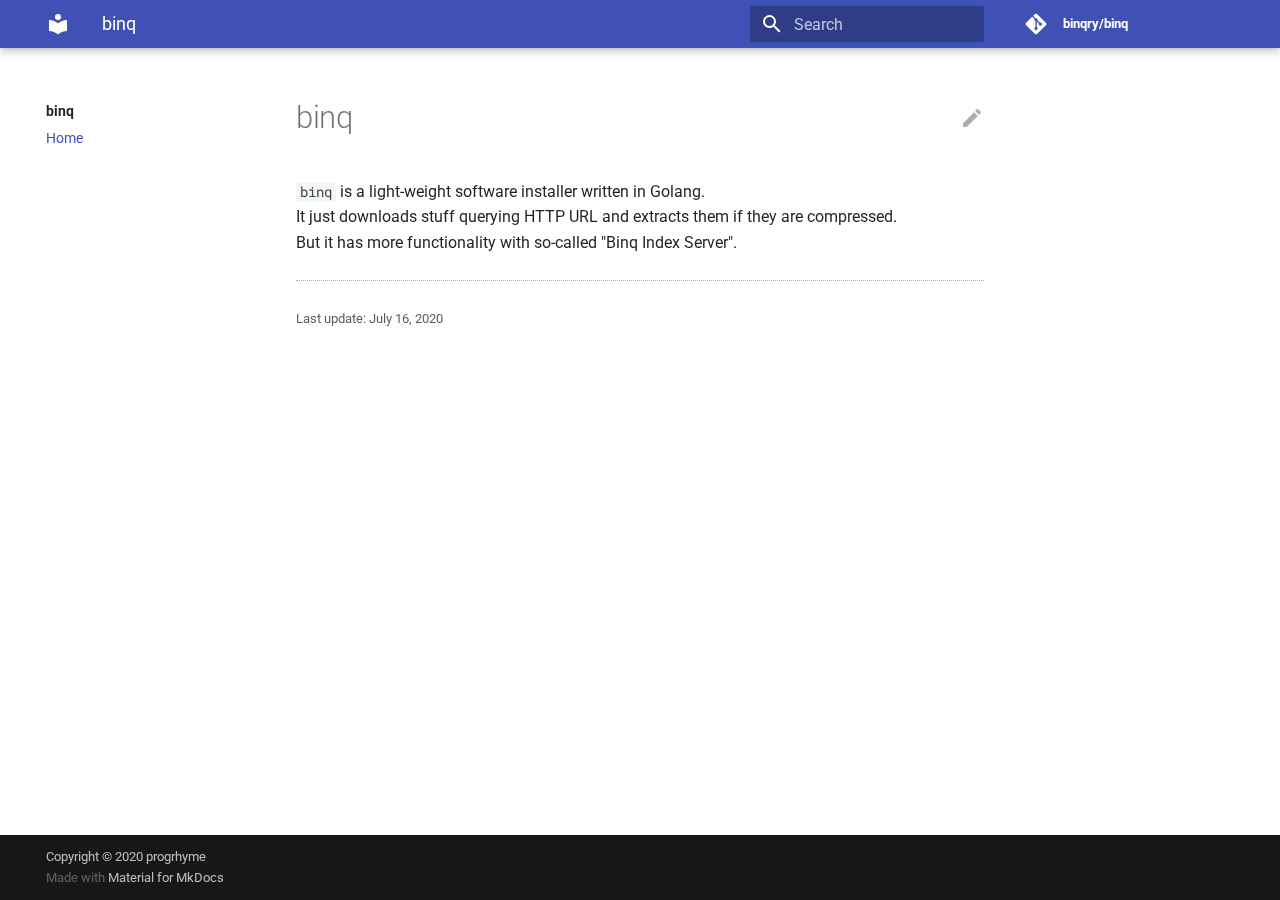
==== index.html @ 7fe6fc4f "deploy: bf6132116981be5770691966fc3a72f5f050c326" ====
<!doctype html>
<html lang="en" class="no-js">
  <head>
    
      <meta charset="utf-8">
      <meta name="viewport" content="width=device-width,initial-scale=1">
      
        <meta name="description" content=""binq" is a light-weight software installer written in Golang.">
      
      
        <link rel="canonical" href="https://binqry.github.io/">
      
      
        <meta name="author" content="progrhyme">
      
      <link rel="shortcut icon" href="assets/images/favicon.png">
      <meta name="generator" content="mkdocs-1.1.2, mkdocs-material-5.4.0">
    
    
      
        <title>binq</title>
      
    
    
      <link rel="stylesheet" href="assets/stylesheets/main.fe0cca5b.min.css">
      
        <link rel="stylesheet" href="assets/stylesheets/palette.a46bcfb3.min.css">
      
      
        
        
        <meta name="theme-color" content="#3f51b5">
      
    
    
    
      
        <link href="https://fonts.gstatic.com" rel="preconnect" crossorigin>
        <link rel="stylesheet" href="https://fonts.googleapis.com/css?family=Roboto:300,400,400i,700%7CRoboto+Mono&display=fallback">
        <style>body,input{font-family:"Roboto",-apple-system,BlinkMacSystemFont,Helvetica,Arial,sans-serif}code,kbd,pre{font-family:"Roboto Mono",SFMono-Regular,Consolas,Menlo,monospace}</style>
      
    
    
    
    
      
    
    
  </head>
  
  
    
    
    
    <body dir="ltr" data-md-color-scheme="default" data-md-color-primary="indigo" data-md-color-accent="red">
  
    
    <input class="md-toggle" data-md-toggle="drawer" type="checkbox" id="__drawer" autocomplete="off">
    <input class="md-toggle" data-md-toggle="search" type="checkbox" id="__search" autocomplete="off">
    <label class="md-overlay" for="__drawer"></label>
    <div data-md-component="skip">
      
        
        <a href="#binq" class="md-skip">
          Skip to content
        </a>
      
    </div>
    <div data-md-component="announce">
      
    </div>
    
      <header class="md-header" data-md-component="header">
  <nav class="md-header-nav md-grid" aria-label="Header">
    <a href="https://binqry.github.io/" title="binq" class="md-header-nav__button md-logo" aria-label="binq">
      
  
  <svg xmlns="http://www.w3.org/2000/svg" viewBox="0 0 24 24"><path d="M12 8a3 3 0 003-3 3 3 0 00-3-3 3 3 0 00-3 3 3 3 0 003 3m0 3.54C9.64 9.35 6.5 8 3 8v11c3.5 0 6.64 1.35 9 3.54 2.36-2.19 5.5-3.54 9-3.54V8c-3.5 0-6.64 1.35-9 3.54z"/></svg>

    </a>
    <label class="md-header-nav__button md-icon" for="__drawer">
      <svg xmlns="http://www.w3.org/2000/svg" viewBox="0 0 24 24"><path d="M3 6h18v2H3V6m0 5h18v2H3v-2m0 5h18v2H3v-2z"/></svg>
    </label>
    <div class="md-header-nav__title" data-md-component="header-title">
      
        <div class="md-header-nav__ellipsis">
          <span class="md-header-nav__topic md-ellipsis">
            binq
          </span>
          <span class="md-header-nav__topic md-ellipsis">
            
              Home
            
          </span>
        </div>
      
    </div>
    
      <label class="md-header-nav__button md-icon" for="__search">
        <svg xmlns="http://www.w3.org/2000/svg" viewBox="0 0 24 24"><path d="M9.5 3A6.5 6.5 0 0116 9.5c0 1.61-.59 3.09-1.56 4.23l.27.27h.79l5 5-1.5 1.5-5-5v-.79l-.27-.27A6.516 6.516 0 019.5 16 6.5 6.5 0 013 9.5 6.5 6.5 0 019.5 3m0 2C7 5 5 7 5 9.5S7 14 9.5 14 14 12 14 9.5 12 5 9.5 5z"/></svg>
      </label>
      
<div class="md-search" data-md-component="search" role="dialog">
  <label class="md-search__overlay" for="__search"></label>
  <div class="md-search__inner" role="search">
    <form class="md-search__form" name="search">
      <input type="text" class="md-search__input" name="query" aria-label="Search" placeholder="Search" autocapitalize="off" autocorrect="off" autocomplete="off" spellcheck="false" data-md-component="search-query" data-md-state="active">
      <label class="md-search__icon md-icon" for="__search">
        <svg xmlns="http://www.w3.org/2000/svg" viewBox="0 0 24 24"><path d="M9.5 3A6.5 6.5 0 0116 9.5c0 1.61-.59 3.09-1.56 4.23l.27.27h.79l5 5-1.5 1.5-5-5v-.79l-.27-.27A6.516 6.516 0 019.5 16 6.5 6.5 0 013 9.5 6.5 6.5 0 019.5 3m0 2C7 5 5 7 5 9.5S7 14 9.5 14 14 12 14 9.5 12 5 9.5 5z"/></svg>
        <svg xmlns="http://www.w3.org/2000/svg" viewBox="0 0 24 24"><path d="M20 11v2H8l5.5 5.5-1.42 1.42L4.16 12l7.92-7.92L13.5 5.5 8 11h12z"/></svg>
      </label>
      <button type="reset" class="md-search__icon md-icon" aria-label="Clear" data-md-component="search-reset" tabindex="-1">
        <svg xmlns="http://www.w3.org/2000/svg" viewBox="0 0 24 24"><path d="M19 6.41L17.59 5 12 10.59 6.41 5 5 6.41 10.59 12 5 17.59 6.41 19 12 13.41 17.59 19 19 17.59 13.41 12 19 6.41z"/></svg>
      </button>
    </form>
    <div class="md-search__output">
      <div class="md-search__scrollwrap" data-md-scrollfix>
        <div class="md-search-result" data-md-component="search-result">
          <div class="md-search-result__meta">
            Initializing search
          </div>
          <ol class="md-search-result__list"></ol>
        </div>
      </div>
    </div>
  </div>
</div>
    
    
      <div class="md-header-nav__source">
        
<a href="https://github.com/binqry/binq/" title="Go to repository" class="md-source">
  <div class="md-source__icon md-icon">
    
    <svg xmlns="http://www.w3.org/2000/svg" viewBox="0 0 448 512"><path d="M439.55 236.05L244 40.45a28.87 28.87 0 00-40.81 0l-40.66 40.63 51.52 51.52c27.06-9.14 52.68 16.77 43.39 43.68l49.66 49.66c34.23-11.8 61.18 31 35.47 56.69-26.49 26.49-70.21-2.87-56-37.34L240.22 199v121.85c25.3 12.54 22.26 41.85 9.08 55a34.34 34.34 0 01-48.55 0c-17.57-17.6-11.07-46.91 11.25-56v-123c-20.8-8.51-24.6-30.74-18.64-45L142.57 101 8.45 235.14a28.86 28.86 0 000 40.81l195.61 195.6a28.86 28.86 0 0040.8 0l194.69-194.69a28.86 28.86 0 000-40.81z"/></svg>
  </div>
  <div class="md-source__repository">
    binqry/binq
  </div>
</a>
      </div>
    
  </nav>
</header>
    
    <div class="md-container" data-md-component="container">
      
        
      
      
        
      
      <main class="md-main" data-md-component="main">
        <div class="md-main__inner md-grid">
          
            
              <div class="md-sidebar md-sidebar--primary" data-md-component="navigation">
                <div class="md-sidebar__scrollwrap">
                  <div class="md-sidebar__inner">
                    <nav class="md-nav md-nav--primary" aria-label="Navigation" data-md-level="0">
  <label class="md-nav__title" for="__drawer">
    <a href="https://binqry.github.io/" title="binq" class="md-nav__button md-logo" aria-label="binq">
      
  
  <svg xmlns="http://www.w3.org/2000/svg" viewBox="0 0 24 24"><path d="M12 8a3 3 0 003-3 3 3 0 00-3-3 3 3 0 00-3 3 3 3 0 003 3m0 3.54C9.64 9.35 6.5 8 3 8v11c3.5 0 6.64 1.35 9 3.54 2.36-2.19 5.5-3.54 9-3.54V8c-3.5 0-6.64 1.35-9 3.54z"/></svg>

    </a>
    binq
  </label>
  
    <div class="md-nav__source">
      
<a href="https://github.com/binqry/binq/" title="Go to repository" class="md-source">
  <div class="md-source__icon md-icon">
    
    <svg xmlns="http://www.w3.org/2000/svg" viewBox="0 0 448 512"><path d="M439.55 236.05L244 40.45a28.87 28.87 0 00-40.81 0l-40.66 40.63 51.52 51.52c27.06-9.14 52.68 16.77 43.39 43.68l49.66 49.66c34.23-11.8 61.18 31 35.47 56.69-26.49 26.49-70.21-2.87-56-37.34L240.22 199v121.85c25.3 12.54 22.26 41.85 9.08 55a34.34 34.34 0 01-48.55 0c-17.57-17.6-11.07-46.91 11.25-56v-123c-20.8-8.51-24.6-30.74-18.64-45L142.57 101 8.45 235.14a28.86 28.86 0 000 40.81l195.61 195.6a28.86 28.86 0 0040.8 0l194.69-194.69a28.86 28.86 0 000-40.81z"/></svg>
  </div>
  <div class="md-source__repository">
    binqry/binq
  </div>
</a>
    </div>
  
  <ul class="md-nav__list" data-md-scrollfix>
    
      
      
      

  


  <li class="md-nav__item md-nav__item--active">
    
    <input class="md-nav__toggle md-toggle" data-md-toggle="toc" type="checkbox" id="__toc">
    
      
    
    
    <a href="." title="Home" class="md-nav__link md-nav__link--active">
      Home
    </a>
    
  </li>

    
  </ul>
</nav>
                  </div>
                </div>
              </div>
            
            
              <div class="md-sidebar md-sidebar--secondary" data-md-component="toc">
                <div class="md-sidebar__scrollwrap">
                  <div class="md-sidebar__inner">
                    
<nav class="md-nav md-nav--secondary" aria-label="Table of contents">
  
  
    
  
  
</nav>
                  </div>
                </div>
              </div>
            
          
          <div class="md-content">
            <article class="md-content__inner md-typeset">
              
                
                  <a href="https://github.com/binqry/binqry.github.io/edit/source/docs/index.md" title="Edit this page" class="md-content__button md-icon">
                    <svg xmlns="http://www.w3.org/2000/svg" viewBox="0 0 24 24"><path d="M20.71 7.04c.39-.39.39-1.04 0-1.41l-2.34-2.34c-.37-.39-1.02-.39-1.41 0l-1.84 1.83 3.75 3.75M3 17.25V21h3.75L17.81 9.93l-3.75-3.75L3 17.25z"/></svg>
                  </a>
                
                
                  
                
                
                <h1 id="binq">binq</h1>
<p><code>binq</code> is a light-weight software installer written in Golang.<br />
It just downloads stuff querying HTTP URL and extracts them if they are compressed.<br />
But it has more functionality with so-called "Binq Index Server".</p>
                
                  
                    

<hr>
<div class="md-source-date">
  <small>
    
      Last update: <span class="git-revision-date-localized-plugin git-revision-date-localized-plugin-date">July 16, 2020</span>
    
  </small>
</div>
                  
                
              
              
                


              
            </article>
          </div>
        </div>
      </main>
      
        
<footer class="md-footer">
  
  <div class="md-footer-meta md-typeset">
    <div class="md-footer-meta__inner md-grid">
      <div class="md-footer-copyright">
        
          <div class="md-footer-copyright__highlight">
            Copyright &copy; 2020 progrhyme
          </div>
        
        Made with
        <a href="https://squidfunk.github.io/mkdocs-material/" target="_blank" rel="noopener">
          Material for MkDocs
        </a>
      </div>
      
    </div>
  </div>
</footer>
      
    </div>
    
      <script src="assets/javascripts/vendor.d710d30a.min.js"></script>
      <script src="assets/javascripts/bundle.b39636ac.min.js"></script><script id="__lang" type="application/json">{"clipboard.copy": "Copy to clipboard", "clipboard.copied": "Copied to clipboard", "search.config.lang": "en", "search.config.pipeline": "trimmer, stopWordFilter", "search.config.separator": "[\\s\\-]+", "search.result.placeholder": "Type to start searching", "search.result.none": "No matching documents", "search.result.one": "1 matching document", "search.result.other": "# matching documents"}</script>
      
      <script>
        app = initialize({
          base: ".",
          features: [],
          search: Object.assign({
            worker: "assets/javascripts/worker/search.a68abb33.min.js"
          }, typeof search !== "undefined" && search)
        })
      </script>
      
    
  </body>
</html>
---- assets/stylesheets/main.fe0cca5b.min.css ----
html{box-sizing:border-box}*,*::before,*::after{box-sizing:inherit}html{-webkit-text-size-adjust:none;-moz-text-size-adjust:none;-ms-text-size-adjust:none;text-size-adjust:none}body{margin:0}hr{box-sizing:content-box;overflow:visible}a,button,label,input{-webkit-tap-highlight-color:transparent}a{color:inherit;text-decoration:none}small{font-size:80%}sub,sup{position:relative;font-size:80%;line-height:0;vertical-align:baseline}sub{bottom:-0.25em}sup{top:-0.5em}img{border-style:none}table{border-collapse:separate;border-spacing:0}td,th{font-weight:normal;vertical-align:top}button{margin:0;padding:0;font-size:inherit;background:transparent;border:0}input{border:0;outline:0}:root{--md-default-fg-color: hsla(0, 0%, 0%, 0.87);--md-default-fg-color--light: hsla(0, 0%, 0%, 0.54);--md-default-fg-color--lighter: hsla(0, 0%, 0%, 0.32);--md-default-fg-color--lightest: hsla(0, 0%, 0%, 0.07);--md-default-bg-color: hsla(0, 0%, 100%, 1);--md-default-bg-color--light: hsla(0, 0%, 100%, 0.7);--md-default-bg-color--lighter: hsla(0, 0%, 100%, 0.3);--md-default-bg-color--lightest: hsla(0, 0%, 100%, 0.12);--md-primary-fg-color: hsla(231, 48%, 48%, 1);--md-primary-fg-color--light: hsla(230, 44%, 64%, 1);--md-primary-fg-color--dark: hsla(232, 54%, 41%, 1);--md-primary-bg-color: hsla(0, 0%, 100%, 1);--md-primary-bg-color--light: hsla(0, 0%, 100%, 0.7);--md-accent-fg-color: hsla(231, 99%, 66%, 1);--md-accent-fg-color--transparent: hsla(231, 99%, 66%, 0.1);--md-accent-bg-color: hsla(0, 0%, 100%, 1);--md-accent-bg-color--light: hsla(0, 0%, 100%, 0.7)}:root>*{--md-code-bg-color: hsla(0, 0%, 96%, 1);--md-code-fg-color: hsla(200, 18%, 26%, 1);--md-text-color: var(--md-default-fg-color);--md-text-link-color: var(--md-primary-fg-color);--md-admonition-bg-color: var(--md-default-bg-color);--md-admonition-fg-color: var(--md-default-fg-color);--md-footer-bg-color: hsla(0, 0%, 0%, 0.87);--md-footer-bg-color--dark: hsla(0, 0%, 0%, 0.32);--md-footer-fg-color: hsla(0, 0%, 100%, 1);--md-footer-fg-color--light: hsla(0, 0%, 100%, 0.7);--md-footer-fg-color--lighter: hsla(0, 0%, 100%, 0.3)}.md-icon svg{display:block;width:1.2rem;height:1.2rem;margin:0 auto;fill:currentColor}body{-webkit-font-smoothing:antialiased;-moz-osx-font-smoothing:grayscale}body,input{color:var(--md-text-color);font-feature-settings:"kern","liga";font-family:-apple-system,BlinkMacSystemFont,Helvetica,Arial,sans-serif}code,pre,kbd{color:var(--md-text-color);font-feature-settings:"kern";font-family:SFMono-Regular,Consolas,Menlo,monospace}.md-typeset{font-size:.8rem;line-height:1.6;-webkit-print-color-adjust:exact;color-adjust:exact}.md-typeset p,.md-typeset ul,.md-typeset ol,.md-typeset blockquote{margin:1em 0}.md-typeset h1{margin:0 0 2rem;color:var(--md-default-fg-color--light);font-weight:300;font-size:1.5625rem;line-height:1.3;letter-spacing:-0.01em}.md-typeset h2{margin:2rem 0 .8rem;font-weight:300;font-size:1.25rem;line-height:1.4;letter-spacing:-0.01em}.md-typeset h3{margin:1.6rem 0 .8rem;font-weight:400;font-size:1rem;line-height:1.5;letter-spacing:-0.01em}.md-typeset h2+h3{margin-top:.8rem}.md-typeset h4{margin:.8rem 0;font-weight:700;font-size:.8rem;letter-spacing:-0.01em}.md-typeset h5,.md-typeset h6{margin:.8rem 0;color:var(--md-default-fg-color--light);font-weight:700;font-size:.64rem;letter-spacing:-0.01em}.md-typeset h5{text-transform:uppercase}.md-typeset hr{margin:1.5em 0;border-bottom:.05rem dotted var(--md-default-fg-color--lighter)}.md-typeset a{color:var(--md-text-link-color);word-break:break-word}.md-typeset a,.md-typeset a::before{transition:color 125ms}.md-typeset a:focus,.md-typeset a:hover{color:var(--md-accent-fg-color)}.md-typeset code,.md-typeset pre,.md-typeset kbd{color:var(--md-code-fg-color);direction:ltr}@media print{.md-typeset code,.md-typeset pre,.md-typeset kbd{white-space:pre-wrap}}.md-typeset code{padding:0 .2941176471em;font-size:.85em;word-break:break-word;background-color:var(--md-code-bg-color);border-radius:.1rem;-webkit-box-decoration-break:clone;box-decoration-break:clone}.md-typeset h1 code,.md-typeset h2 code,.md-typeset h3 code,.md-typeset h4 code,.md-typeset h5 code,.md-typeset h6 code{margin:initial;padding:initial;background-color:transparent;box-shadow:none}.md-typeset a>code{color:currentColor}.md-typeset pre{position:relative;margin:1em 0;line-height:1.4}.md-typeset pre>code{display:block;margin:0;padding:.525rem 1.1764705882em;overflow:auto;word-break:normal;box-shadow:none;-webkit-box-decoration-break:slice;box-decoration-break:slice;touch-action:auto;scrollbar-width:thin;scrollbar-color:var(--md-default-fg-color--lighter) transparent}.md-typeset pre>code:hover{scrollbar-color:var(--md-accent-fg-color) transparent}.md-typeset pre>code::-webkit-scrollbar{width:.2rem;height:.2rem}.md-typeset pre>code::-webkit-scrollbar-thumb{background-color:var(--md-default-fg-color--lighter)}.md-typeset pre>code::-webkit-scrollbar-thumb:hover{background-color:var(--md-accent-fg-color)}@media screen and (max-width: 44.9375em){.md-typeset>pre{margin:1em -0.8rem}.md-typeset>pre code{border-radius:0}}.md-typeset kbd{display:inline-block;padding:0 .6666666667em;font-size:.75em;line-height:1.5;vertical-align:text-top;word-break:break-word;border-radius:.1rem;box-shadow:0 .1rem 0 .05rem var(--md-default-fg-color--lighter),0 .1rem 0 var(--md-default-fg-color--lighter),inset 0 -0.1rem .2rem var(--md-default-bg-color)}.md-typeset mark{padding:0 .25em;word-break:break-word;background-color:rgba(255,235,59,.5);border-radius:.1rem;-webkit-box-decoration-break:clone;box-decoration-break:clone}.md-typeset abbr{text-decoration:none;border-bottom:.05rem dotted var(--md-default-fg-color--light);cursor:help}.md-typeset small{opacity:.75}.md-typeset sup,.md-typeset sub{margin-left:.078125em}[dir=rtl] .md-typeset sup,[dir=rtl] .md-typeset sub{margin-right:.078125em;margin-left:initial}.md-typeset blockquote{padding-left:.6rem;color:var(--md-default-fg-color--light);border-left:.2rem solid var(--md-default-fg-color--lighter)}[dir=rtl] .md-typeset blockquote{padding-right:.6rem;padding-left:initial;border-right:.2rem solid var(--md-default-fg-color--lighter);border-left:initial}.md-typeset ul{list-style-type:disc}.md-typeset ul,.md-typeset ol{margin-left:.625em;padding:0}[dir=rtl] .md-typeset ul,[dir=rtl] .md-typeset ol{margin-right:.625em;margin-left:initial}.md-typeset ul ol,.md-typeset ol ol{list-style-type:lower-alpha}.md-typeset ul ol ol,.md-typeset ol ol ol{list-style-type:lower-roman}.md-typeset ul li,.md-typeset ol li{margin-bottom:.5em;margin-left:1.25em}[dir=rtl] .md-typeset ul li,[dir=rtl] .md-typeset ol li{margin-right:1.25em;margin-left:initial}.md-typeset ul li p,.md-typeset ul li blockquote,.md-typeset ol li p,.md-typeset ol li blockquote{margin:.5em 0}.md-typeset ul li:last-child,.md-typeset ol li:last-child{margin-bottom:0}.md-typeset ul li ul,.md-typeset ul li ol,.md-typeset ol li ul,.md-typeset ol li ol{margin:.5em 0 .5em .625em}[dir=rtl] .md-typeset ul li ul,[dir=rtl] .md-typeset ul li ol,[dir=rtl] .md-typeset ol li ul,[dir=rtl] .md-typeset ol li ol{margin-right:.625em;margin-left:initial}.md-typeset dd{margin:1em 0 1em 1.875em}[dir=rtl] .md-typeset dd{margin-right:1.875em;margin-left:initial}.md-typeset img,.md-typeset svg{max-width:100%;height:auto}.md-typeset iframe{max-width:100%}.md-typeset table:not([class]){display:inline-block;max-width:100%;overflow:auto;font-size:.64rem;background:var(--md-default-bg-color);border-radius:.1rem;box-shadow:0 .2rem .5rem rgba(0,0,0,.05),0 0 .05rem rgba(0,0,0,.1);touch-action:auto}.md-typeset table:not([class])+*{margin-top:1.5em}.md-typeset table:not([class]) th:not([align]),.md-typeset table:not([class]) td:not([align]){text-align:left}[dir=rtl] .md-typeset table:not([class]) th:not([align]),[dir=rtl] .md-typeset table:not([class]) td:not([align]){text-align:right}.md-typeset table:not([class]) th{min-width:5rem;padding:.6rem .8rem;color:var(--md-default-bg-color);vertical-align:top;background-color:var(--md-default-fg-color--light)}.md-typeset table:not([class]) th a{color:inherit}.md-typeset table:not([class]) td{padding:.6rem .8rem;vertical-align:top;border-top:.05rem solid var(--md-default-fg-color--lightest)}.md-typeset table:not([class]) tr{transition:background-color 125ms}.md-typeset table:not([class]) tr:hover{background-color:rgba(0,0,0,.035);box-shadow:0 .05rem 0 var(--md-default-bg-color) inset}.md-typeset table:not([class]) tr:first-child td{border-top:0}.md-typeset table:not([class]) a{word-break:normal}.md-typeset__scrollwrap{margin:1em -0.8rem;overflow-x:auto;touch-action:auto}.md-typeset__table{display:inline-block;margin-bottom:.5em;padding:0 .8rem}.md-typeset__table table{display:table;width:100%;margin:0;overflow:hidden}html{height:100%;overflow-x:hidden;font-size:125%}@media screen and (min-width: 100em){html{font-size:137.5%}}@media screen and (min-width: 125em){html{font-size:150%}}body{position:relative;display:flex;flex-direction:column;width:100%;min-height:100%;font-size:.5rem;background-color:var(--md-default-bg-color)}@media screen and (max-width: 59.9375em){body[data-md-state=lock]{position:fixed}}@media print{body{display:block}}hr{display:block;height:.05rem;padding:0;border:0}.md-grid{max-width:61rem;margin-right:auto;margin-left:auto}.md-container{display:flex;flex-direction:column;flex-grow:1}@media print{.md-container{display:block}}.md-main{flex-grow:1}.md-main__inner{display:flex;height:100%;margin-top:1.5rem}.md-ellipsis{display:block;overflow:hidden;white-space:nowrap;text-overflow:ellipsis}.md-toggle{display:none}.md-overlay{position:fixed;top:0;z-index:3;width:0;height:0;background-color:rgba(0,0,0,.54);opacity:0;transition:width 0ms 250ms,height 0ms 250ms,opacity 250ms}@media screen and (max-width: 76.1875em){[data-md-toggle=drawer]:checked~.md-overlay{width:100%;height:100%;opacity:1;transition:width 0ms,height 0ms,opacity 250ms}}.md-skip{position:fixed;z-index:-1;margin:.5rem;padding:.3rem .5rem;color:var(--md-default-bg-color);font-size:.64rem;background-color:var(--md-default-fg-color);border-radius:.1rem;transform:translateY(0.4rem);opacity:0}.md-skip:focus{z-index:10;transform:translateY(0);opacity:1;transition:transform 250ms cubic-bezier(0.4, 0, 0.2, 1),opacity 175ms 75ms}@page{margin:25mm}.md-announce{overflow:auto;background-color:var(--md-default-fg-color)}.md-announce__inner{margin:.6rem auto;padding:0 .8rem;color:var(--md-default-bg-color);font-size:.7rem}@media print{.md-announce{display:none}}.md-typeset .md-button{display:inline-block;padding:.625em 2em;color:var(--md-primary-fg-color);font-weight:700;border:.1rem solid currentColor;border-radius:.1rem;transition:color 125ms,background-color 125ms,border-color 125ms}.md-typeset .md-button--primary{color:var(--md-primary-bg-color);background-color:var(--md-primary-fg-color);border-color:var(--md-primary-fg-color)}.md-typeset .md-button:focus,.md-typeset .md-button:hover{color:var(--md-accent-bg-color);background-color:var(--md-accent-fg-color);border-color:var(--md-accent-fg-color)}.md-clipboard{position:absolute;top:.4rem;right:.5em;z-index:1;width:1.5em;height:1.5em;color:var(--md-default-fg-color--lightest);border-radius:.1rem;cursor:pointer;transition:color 125ms}@media print{.md-clipboard{display:none}}.md-clipboard svg{width:1.125em;height:1.125em}pre:hover .md-clipboard{color:var(--md-default-fg-color--light)}pre .md-clipboard:focus,pre .md-clipboard:hover{color:var(--md-accent-fg-color)}.md-content{flex:1;max-width:100%}@media screen and (min-width: 60em)and (max-width: 76.1875em){.md-content{max-width:calc(100% - 12.1rem)}}@media screen and (min-width: 76.25em){.md-content{max-width:calc(100% - 12.1rem * 2)}}.md-content__inner{margin:0 .8rem 1.2rem;padding-top:.6rem}@media screen and (min-width: 76.25em){.md-content__inner{margin-right:1.2rem;margin-left:1.2rem}}.md-content__inner::before{display:block;height:.4rem;content:""}.md-content__inner>:last-child{margin-bottom:0}.md-content__button{float:right;margin:.4rem 0;margin-left:.4rem;padding:0}[dir=rtl] .md-content__button{float:left;margin-right:.4rem;margin-left:initial}[dir=rtl] .md-content__button svg{transform:scaleX(-1)}.md-typeset .md-content__button{color:var(--md-default-fg-color--lighter)}.md-content__button svg{display:inline;vertical-align:top}@media print{.md-content__button{display:none}}.md-dialog{box-shadow:0 2px 2px 0 rgba(0,0,0,.14),0 1px 5px 0 rgba(0,0,0,.12),0 3px 1px -2px rgba(0,0,0,.2);position:fixed;right:.8rem;bottom:.8rem;left:initial;z-index:2;display:block;min-width:11.1rem;padding:.4rem .6rem;color:var(--md-default-bg-color);font-size:.7rem;background:var(--md-default-fg-color);border:none;border-radius:.1rem;transform:translateY(100%);opacity:0;transition:transform 0ms 400ms,opacity 400ms}[dir=rtl] .md-dialog{right:initial;left:.8rem}.md-dialog[data-md-state=open]{transform:translateY(0);opacity:1;transition:transform 400ms cubic-bezier(0.075, 0.85, 0.175, 1),opacity 400ms}@media print{.md-dialog{display:none}}.md-header{position:-webkit-sticky;position:sticky;top:0;right:0;left:0;z-index:2;height:2.4rem;color:var(--md-primary-bg-color);background-color:var(--md-primary-fg-color);box-shadow:0 0 .2rem rgba(0,0,0,0),0 .2rem .4rem rgba(0,0,0,0);transition:color 250ms,background-color 250ms}.no-js .md-header{box-shadow:none;transition:none}.md-header[data-md-state=shadow]{box-shadow:0 0 .2rem rgba(0,0,0,.1),0 .2rem .4rem rgba(0,0,0,.2);transition:color 250ms,background-color 250ms,box-shadow 250ms}@media print{.md-header{display:none}}.md-header-nav{display:flex;padding:0 .2rem}.md-header-nav__button{position:relative;z-index:1;display:block;margin:.2rem;padding:.4rem;cursor:pointer;transition:opacity 250ms}[dir=rtl] .md-header-nav__button svg{transform:scaleX(-1)}.md-header-nav__button:focus,.md-header-nav__button:hover{opacity:.7}.md-header-nav__button.md-logo{margin:.2rem;padding:.4rem}.md-header-nav__button.md-logo img,.md-header-nav__button.md-logo svg{display:block;width:1.2rem;height:1.2rem;fill:currentColor}.no-js .md-header-nav__button[for=__search]{display:none}@media screen and (min-width: 60em){.md-header-nav__button[for=__search]{display:none}}@media screen and (max-width: 76.1875em){.md-header-nav__button.md-logo{display:none}}@media screen and (min-width: 76.25em){.md-header-nav__button[for=__drawer]{display:none}}.md-header-nav__topic{position:absolute;width:100%;transition:transform 400ms cubic-bezier(0.1, 0.7, 0.1, 1),opacity 150ms}.md-header-nav__topic+.md-header-nav__topic{z-index:-1;transform:translateX(1.25rem);opacity:0;transition:transform 400ms cubic-bezier(1, 0.7, 0.1, 0.1),opacity 150ms;pointer-events:none}[dir=rtl] .md-header-nav__topic+.md-header-nav__topic{transform:translateX(-1.25rem)}.no-js .md-header-nav__topic{position:initial}.no-js .md-header-nav__topic+.md-header-nav__topic{display:none}.md-header-nav__title{flex-grow:1;padding:0 1rem;font-size:.9rem;line-height:2.4rem}.md-header-nav__title[data-md-state=active] .md-header-nav__topic{z-index:-1;transform:translateX(-1.25rem);opacity:0;transition:transform 400ms cubic-bezier(1, 0.7, 0.1, 0.1),opacity 150ms;pointer-events:none}[dir=rtl] .md-header-nav__title[data-md-state=active] .md-header-nav__topic{transform:translateX(1.25rem)}.md-header-nav__title[data-md-state=active] .md-header-nav__topic+.md-header-nav__topic{z-index:0;transform:translateX(0);opacity:1;transition:transform 400ms cubic-bezier(0.1, 0.7, 0.1, 1),opacity 150ms;pointer-events:initial}.md-header-nav__title>.md-header-nav__ellipsis{position:relative;width:100%;height:100%}.md-header-nav__source{display:none}@media screen and (min-width: 60em){.md-header-nav__source{display:block;width:11.7rem;max-width:11.7rem;margin-left:1rem}[dir=rtl] .md-header-nav__source{margin-right:1rem;margin-left:initial}}@media screen and (min-width: 76.25em){.md-header-nav__source{margin-left:1.4rem}[dir=rtl] .md-header-nav__source{margin-right:1.4rem}}.md-hero{overflow:hidden;color:var(--md-primary-bg-color);font-size:1rem;background-color:var(--md-primary-fg-color);transition:background 250ms}.md-hero__inner{margin-top:1rem;padding:.8rem .8rem .4rem;transition:transform 400ms cubic-bezier(0.1, 0.7, 0.1, 1),opacity 250ms;transition-delay:100ms}@media screen and (max-width: 76.1875em){.md-hero__inner{margin-top:2.4rem;margin-bottom:1.2rem}}[data-md-state=hidden] .md-hero__inner{transform:translateY(0.625rem);opacity:0;transition:transform 0ms 400ms,opacity 100ms 0ms;pointer-events:none}.md-hero--expand .md-hero__inner{margin-bottom:1.2rem}.md-footer{color:var(--md-footer-fg-color);background-color:var(--md-footer-bg-color)}@media print{.md-footer{display:none}}.md-footer-nav__inner{padding:.2rem;overflow:auto}.md-footer-nav__link{display:flex;padding-top:1.4rem;padding-bottom:.4rem;transition:opacity 250ms}@media screen and (min-width: 45em){.md-footer-nav__link{width:50%}}.md-footer-nav__link:focus,.md-footer-nav__link:hover{opacity:.7}.md-footer-nav__link--prev{float:left;width:25%}[dir=rtl] .md-footer-nav__link--prev{float:right}[dir=rtl] .md-footer-nav__link--prev svg{transform:scaleX(-1)}@media screen and (max-width: 44.9375em){.md-footer-nav__link--prev .md-footer-nav__title{display:none}}.md-footer-nav__link--next{float:right;width:75%;text-align:right}[dir=rtl] .md-footer-nav__link--next{float:left;text-align:left}[dir=rtl] .md-footer-nav__link--next svg{transform:scaleX(-1)}.md-footer-nav__title{position:relative;flex-grow:1;max-width:calc(100% - 2.4rem);padding:0 1rem;font-size:.9rem;line-height:2.4rem}.md-footer-nav__button{margin:.2rem;padding:.4rem}.md-footer-nav__direction{position:absolute;right:0;left:0;margin-top:-1rem;padding:0 1rem;font-size:.64rem;opacity:.7}.md-footer-meta{background-color:var(--md-footer-bg-color--dark)}.md-footer-meta__inner{display:flex;flex-wrap:wrap;justify-content:space-between;padding:.2rem}html .md-footer-meta.md-typeset a{color:var(--md-footer-fg-color--light)}html .md-footer-meta.md-typeset a:focus,html .md-footer-meta.md-typeset a:hover{color:var(--md-footer-fg-color)}.md-footer-copyright{width:100%;margin:auto .6rem;padding:.4rem 0;color:var(--md-footer-fg-color--lighter);font-size:.64rem}@media screen and (min-width: 45em){.md-footer-copyright{width:auto}}.md-footer-copyright__highlight{color:var(--md-footer-fg-color--light)}.md-footer-social{margin:0 .4rem;padding:.2rem 0 .6rem}@media screen and (min-width: 45em){.md-footer-social{padding:.6rem 0}}.md-footer-social__link{display:inline-block;width:1.6rem;height:1.6rem;text-align:center}.md-footer-social__link::before{line-height:1.9}.md-footer-social__link svg{max-height:.8rem;vertical-align:-25%;fill:currentColor}.md-nav{font-size:.7rem;line-height:1.3}.md-nav__title{display:block;padding:0 .6rem;overflow:hidden;font-weight:700;text-overflow:ellipsis}.md-nav__title .md-nav__button{display:none}.md-nav__title .md-nav__button img{width:100%;height:auto}.md-nav__title .md-nav__button.md-logo img,.md-nav__title .md-nav__button.md-logo svg{display:block;width:2.4rem;height:2.4rem}.md-nav__title .md-nav__button.md-logo svg{fill:currentColor}.md-nav__list{margin:0;padding:0;list-style:none}.md-nav__item{padding:0 .6rem}.md-nav__item:last-child{padding-bottom:.6rem}.md-nav__item .md-nav__item{padding-right:0}[dir=rtl] .md-nav__item .md-nav__item{padding-right:.6rem;padding-left:0}.md-nav__item .md-nav__item:last-child{padding-bottom:0}.md-nav__link{display:block;margin-top:.625em;overflow:hidden;text-overflow:ellipsis;cursor:pointer;transition:color 125ms;scroll-snap-align:start}html .md-nav__link[for=__toc]{display:none}html .md-nav__link[for=__toc]~.md-nav{display:none}.md-nav__link[data-md-state=blur]{color:var(--md-default-fg-color--lighter)}.md-nav__item .md-nav__link--active{color:var(--md-text-link-color)}.md-nav__item--nested>.md-nav__link{color:inherit}.md-nav__link:focus,.md-nav__link:hover{color:var(--md-accent-fg-color)}.md-nav__source{display:none}@media screen and (max-width: 76.1875em){.md-nav{background-color:var(--md-default-bg-color)}.md-nav--primary,.md-nav--primary .md-nav{position:absolute;top:0;right:0;left:0;z-index:1;display:flex;flex-direction:column;height:100%}.md-nav--primary .md-nav__title,.md-nav--primary .md-nav__item{font-size:.8rem;line-height:1.5}.md-nav--primary .md-nav__title{position:relative;height:5.6rem;padding:3rem .8rem .2rem;color:var(--md-default-fg-color--light);font-weight:400;line-height:2.4rem;white-space:nowrap;background-color:var(--md-default-fg-color--lightest);cursor:pointer}.md-nav--primary .md-nav__title .md-nav__icon{position:absolute;top:.4rem;left:.4rem;display:block;width:1.2rem;height:1.2rem;margin:.2rem}[dir=rtl] .md-nav--primary .md-nav__title .md-nav__icon{right:.4rem;left:initial}.md-nav--primary .md-nav__title~.md-nav__list{overflow-y:auto;background-color:var(--md-default-bg-color);box-shadow:inset 0 .05rem 0 var(--md-default-fg-color--lightest);-webkit-scroll-snap-type:y mandatory;-ms-scroll-snap-type:y mandatory;scroll-snap-type:y mandatory;touch-action:pan-y}.md-nav--primary .md-nav__title~.md-nav__list>.md-nav__item:first-child{border-top:0}.md-nav--primary .md-nav__title[for=__drawer]{position:relative;color:var(--md-primary-bg-color);background-color:var(--md-primary-fg-color)}.md-nav--primary .md-nav__title[for=__drawer] .md-nav__button{position:absolute;top:.2rem;left:.2rem;display:block;margin:.2rem;padding:.4rem;font-size:2.4rem}html [dir=rtl] .md-nav--primary .md-nav__title[for=__drawer] .md-nav__button{right:.2rem;left:initial}.md-nav--primary .md-nav__list{flex:1}.md-nav--primary .md-nav__item{padding:0;border-top:.05rem solid var(--md-default-fg-color--lightest)}[dir=rtl] .md-nav--primary .md-nav__item{padding:0}.md-nav--primary .md-nav__item--nested>.md-nav__link{padding-right:2.4rem}[dir=rtl] .md-nav--primary .md-nav__item--nested>.md-nav__link{padding-right:.8rem;padding-left:2.4rem}.md-nav--primary .md-nav__item--active>.md-nav__link{color:var(--md-text-link-color)}.md-nav--primary .md-nav__item--active>.md-nav__link:focus,.md-nav--primary .md-nav__item--active>.md-nav__link:hover{color:var(--md-accent-fg-color)}.md-nav--primary .md-nav__link{position:relative;margin-top:0;padding:.6rem .8rem}.md-nav--primary .md-nav__link .md-nav__icon{position:absolute;top:50%;right:.6rem;margin-top:-0.6rem;color:inherit;font-size:1.2rem}[dir=rtl] .md-nav--primary .md-nav__link .md-nav__icon{right:initial;left:.6rem}[dir=rtl] .md-nav--primary .md-nav__icon svg{transform:scale(-1)}.md-nav--primary .md-nav--secondary .md-nav__link{position:static}.md-nav--primary .md-nav--secondary .md-nav{position:static;background-color:transparent}.md-nav--primary .md-nav--secondary .md-nav .md-nav__link{padding-left:1.4rem}[dir=rtl] .md-nav--primary .md-nav--secondary .md-nav .md-nav__link{padding-right:1.4rem;padding-left:initial}.md-nav--primary .md-nav--secondary .md-nav .md-nav .md-nav__link{padding-left:2rem}[dir=rtl] .md-nav--primary .md-nav--secondary .md-nav .md-nav .md-nav__link{padding-right:2rem;padding-left:initial}.md-nav--primary .md-nav--secondary .md-nav .md-nav .md-nav .md-nav__link{padding-left:2.6rem}[dir=rtl] .md-nav--primary .md-nav--secondary .md-nav .md-nav .md-nav .md-nav__link{padding-right:2.6rem;padding-left:initial}.md-nav--primary .md-nav--secondary .md-nav .md-nav .md-nav .md-nav .md-nav__link{padding-left:3.2rem}[dir=rtl] .md-nav--primary .md-nav--secondary .md-nav .md-nav .md-nav .md-nav .md-nav__link{padding-right:3.2rem;padding-left:initial}.md-nav__toggle~.md-nav{display:flex;transform:translateX(100%);opacity:0;transition:transform 250ms cubic-bezier(0.8, 0, 0.6, 1),opacity 125ms 50ms}[dir=rtl] .md-nav__toggle~.md-nav{transform:translateX(-100%)}.md-nav__toggle:checked~.md-nav{transform:translateX(0);opacity:1;transition:transform 250ms cubic-bezier(0.4, 0, 0.2, 1),opacity 125ms 125ms}.md-nav__toggle:checked~.md-nav>.md-nav__list{-webkit-backface-visibility:hidden;backface-visibility:hidden}}@media screen and (max-width: 59.9375em){html .md-nav__link[for=__toc]{display:block;padding-right:2.4rem}html .md-nav__link[for=__toc]+.md-nav__link{display:none}html .md-nav__link[for=__toc]~.md-nav{display:flex}html [dir=rtl] .md-nav__link{padding-right:.8rem;padding-left:2.4rem}.md-nav__source{display:block;padding:0 .2rem;color:var(--md-primary-bg-color);background-color:var(--md-primary-fg-color--dark)}}@media screen and (min-width: 60em){.md-nav--secondary .md-nav__title[for=__toc]{scroll-snap-align:start}.md-nav--secondary .md-nav__title .md-nav__icon{display:none}}@media screen and (min-width: 76.25em){.md-nav{transition:max-height 250ms cubic-bezier(0.86, 0, 0.07, 1)}.md-nav--primary .md-nav__title[for=__drawer]{scroll-snap-align:start}.md-nav--primary .md-nav__title .md-nav__icon{display:none}.md-nav__toggle~.md-nav{display:none}.md-nav__toggle:checked~.md-nav{display:block}.md-nav__item--nested>.md-nav>.md-nav__title{display:none}.md-nav__icon{float:right;height:.9rem;transition:transform 250ms}[dir=rtl] .md-nav__icon{float:left;transform:rotate(180deg)}.md-nav__icon svg{display:inline-block;width:.9rem;height:.9rem;vertical-align:-0.1rem}.md-nav__item--nested .md-nav__toggle:checked~.md-nav__link .md-nav__icon{transform:rotate(90deg)}}.md-search{position:relative}.no-js .md-search{display:none}@media screen and (min-width: 60em){.md-search{padding:.2rem 0}}.md-search__overlay{z-index:1;opacity:0}@media screen and (max-width: 59.9375em){.md-search__overlay{position:absolute;top:.2rem;left:-2.2rem;width:2rem;height:2rem;overflow:hidden;background-color:var(--md-default-bg-color);border-radius:1rem;transform-origin:center;transition:transform 300ms 100ms,opacity 200ms 200ms;pointer-events:none}[dir=rtl] .md-search__overlay{right:-2.2rem;left:initial}[data-md-toggle=search]:checked~.md-header .md-search__overlay{opacity:1;transition:transform 400ms,opacity 100ms}}@media screen and (max-width: 29.9375em){[data-md-toggle=search]:checked~.md-header .md-search__overlay{transform:scale(45)}}@media screen and (min-width: 30em)and (max-width: 44.9375em){[data-md-toggle=search]:checked~.md-header .md-search__overlay{transform:scale(60)}}@media screen and (min-width: 45em)and (max-width: 59.9375em){[data-md-toggle=search]:checked~.md-header .md-search__overlay{transform:scale(75)}}@media screen and (min-width: 60em){.md-search__overlay{position:fixed;top:0;left:0;width:0;height:0;background-color:rgba(0,0,0,.54);cursor:pointer;transition:width 0ms 250ms,height 0ms 250ms,opacity 250ms}[dir=rtl] .md-search__overlay{right:0;left:initial}[data-md-toggle=search]:checked~.md-header .md-search__overlay{width:100%;height:100%;opacity:1;transition:width 0ms,height 0ms,opacity 250ms}}.md-search__inner{-webkit-backface-visibility:hidden;backface-visibility:hidden}@media screen and (max-width: 59.9375em){.md-search__inner{position:fixed;top:0;left:100%;z-index:2;width:100%;height:100%;transform:translateX(5%);opacity:0;transition:right 0ms 300ms,left 0ms 300ms,transform 150ms 150ms cubic-bezier(0.4, 0, 0.2, 1),opacity 150ms 150ms}[data-md-toggle=search]:checked~.md-header .md-search__inner{left:0;transform:translateX(0);opacity:1;transition:right 0ms 0ms,left 0ms 0ms,transform 150ms 150ms cubic-bezier(0.1, 0.7, 0.1, 1),opacity 150ms 150ms}[dir=rtl] [data-md-toggle=search]:checked~.md-header .md-search__inner{right:0;left:initial}html [dir=rtl] .md-search__inner{right:100%;left:initial;transform:translateX(-5%)}}@media screen and (min-width: 60em){.md-search__inner{position:relative;float:right;width:11.7rem;padding:.1rem 0;transition:width 250ms cubic-bezier(0.1, 0.7, 0.1, 1)}[dir=rtl] .md-search__inner{float:left}}@media screen and (min-width: 60em)and (max-width: 76.1875em){[data-md-toggle=search]:checked~.md-header .md-search__inner{width:23.4rem}}@media screen and (min-width: 76.25em){[data-md-toggle=search]:checked~.md-header .md-search__inner{width:34.4rem}}.md-search__form{position:relative}@media screen and (min-width: 60em){.md-search__form{border-radius:.1rem}}.md-search__input{position:relative;z-index:2;padding:0 2.2rem 0 3.6rem;text-overflow:ellipsis;background-color:var(--md-default-bg-color);transition:color 250ms,background-color 250ms}[dir=rtl] .md-search__input{padding:0 3.6rem 0 2.2rem}.md-search__input::-webkit-input-placeholder{-webkit-transition:color 250ms;transition:color 250ms}.md-search__input::-moz-placeholder{-moz-transition:color 250ms;transition:color 250ms}.md-search__input::-ms-input-placeholder{-ms-transition:color 250ms;transition:color 250ms}.md-search__input::placeholder{transition:color 250ms}.md-search__input::-webkit-input-placeholder{color:var(--md-default-fg-color--light)}.md-search__input::-moz-placeholder{color:var(--md-default-fg-color--light)}.md-search__input::-ms-input-placeholder{color:var(--md-default-fg-color--light)}.md-search__input~.md-search__icon,.md-search__input::placeholder{color:var(--md-default-fg-color--light)}.md-search__input::-ms-clear{display:none}@media screen and (max-width: 59.9375em){.md-search__input{width:100%;height:2.4rem;font-size:.9rem}}@media screen and (min-width: 60em){.md-search__input{width:100%;height:1.8rem;padding-left:2.2rem;color:inherit;font-size:.8rem;background-color:rgba(0,0,0,.26);border-radius:.1rem}[dir=rtl] .md-search__input{padding-right:2.2rem}.md-search__input+.md-search__icon{color:var(--md-primary-bg-color)}.md-search__input::-webkit-input-placeholder{color:var(--md-primary-bg-color--light)}.md-search__input::-moz-placeholder{color:var(--md-primary-bg-color--light)}.md-search__input::-ms-input-placeholder{color:var(--md-primary-bg-color--light)}.md-search__input::placeholder{color:var(--md-primary-bg-color--light)}.md-search__input:hover{background-color:rgba(255,255,255,.12)}[data-md-toggle=search]:checked~.md-header .md-search__input{color:var(--md-default-fg-color);text-overflow:clip;background-color:var(--md-default-bg-color);border-radius:.1rem .1rem 0 0}[data-md-toggle=search]:checked~.md-header .md-search__input::-webkit-input-placeholder{color:var(--md-default-fg-color--light)}[data-md-toggle=search]:checked~.md-header .md-search__input::-moz-placeholder{color:var(--md-default-fg-color--light)}[data-md-toggle=search]:checked~.md-header .md-search__input::-ms-input-placeholder{color:var(--md-default-fg-color--light)}[data-md-toggle=search]:checked~.md-header .md-search__input+.md-search__icon,[data-md-toggle=search]:checked~.md-header .md-search__input::placeholder{color:var(--md-default-fg-color--light)}}.md-search__icon{position:absolute;z-index:2;width:1.2rem;height:1.2rem;cursor:pointer;transition:color 250ms,opacity 250ms}.md-search__icon:hover{opacity:.7}.md-search__icon[for=__search]{top:.3rem;left:.5rem}[dir=rtl] .md-search__icon[for=__search]{right:.5rem;left:initial}[dir=rtl] .md-search__icon[for=__search] svg{transform:scaleX(-1)}@media screen and (max-width: 59.9375em){.md-search__icon[for=__search]{top:.6rem;left:.8rem}[dir=rtl] .md-search__icon[for=__search]{right:.8rem;left:initial}.md-search__icon[for=__search] svg:first-child{display:none}}@media screen and (min-width: 60em){.md-search__icon[for=__search]{pointer-events:none}.md-search__icon[for=__search] svg:last-child{display:none}}.md-search__icon[type=reset]{top:.3rem;right:.5rem;transform:scale(0.75);opacity:0;transition:transform 150ms cubic-bezier(0.1, 0.7, 0.1, 1),opacity 150ms;pointer-events:none}[dir=rtl] .md-search__icon[type=reset]{right:initial;left:.5rem}@media screen and (max-width: 59.9375em){.md-search__icon[type=reset]{top:.6rem;right:.8rem}[dir=rtl] .md-search__icon[type=reset]{right:initial;left:.8rem}}[data-md-toggle=search]:checked~.md-header .md-search__input:not(:-moz-placeholder-shown)~.md-search__icon[type=reset]{transform:scale(1);opacity:1;pointer-events:initial}[data-md-toggle=search]:checked~.md-header .md-search__input:not(:placeholder-shown)~.md-search__icon[type=reset]{transform:scale(1);opacity:1;pointer-events:initial}[data-md-toggle=search]:checked~.md-header .md-search__input:not(:-moz-placeholder-shown)~.md-search__icon[type=reset]:hover{opacity:.7}[data-md-toggle=search]:checked~.md-header .md-search__input:not(:placeholder-shown)~.md-search__icon[type=reset]:hover{opacity:.7}.md-search__output{position:absolute;z-index:1;width:100%;overflow:hidden;border-radius:0 0 .1rem .1rem}@media screen and (max-width: 59.9375em){.md-search__output{top:2.4rem;bottom:0}}@media screen and (min-width: 60em){.md-search__output{top:1.9rem;opacity:0;transition:opacity 400ms}[data-md-toggle=search]:checked~.md-header .md-search__output{box-shadow:0 6px 10px 0 rgba(0,0,0,.14),0 1px 18px 0 rgba(0,0,0,.12),0 3px 5px -1px rgba(0,0,0,.4);opacity:1}}.md-search__scrollwrap{height:100%;overflow-y:auto;background-color:var(--md-default-bg-color);-webkit-backface-visibility:hidden;backface-visibility:hidden;-webkit-scroll-snap-type:y mandatory;-ms-scroll-snap-type:y mandatory;scroll-snap-type:y mandatory;touch-action:pan-y}@media(-webkit-max-device-pixel-ratio: 1), (max-resolution: 1dppx){.md-search__scrollwrap{transform:translateZ(0)}}@media screen and (min-width: 60em)and (max-width: 76.1875em){.md-search__scrollwrap{width:23.4rem}}@media screen and (min-width: 76.25em){.md-search__scrollwrap{width:34.4rem}}@media screen and (min-width: 60em){.md-search__scrollwrap{max-height:0;scrollbar-width:thin;scrollbar-color:var(--md-default-fg-color--lighter) transparent}[data-md-toggle=search]:checked~.md-header .md-search__scrollwrap{max-height:75vh}.md-search__scrollwrap:hover{scrollbar-color:var(--md-accent-fg-color) transparent}.md-search__scrollwrap::-webkit-scrollbar{width:.2rem;height:.2rem}.md-search__scrollwrap::-webkit-scrollbar-thumb{background-color:var(--md-default-fg-color--lighter)}.md-search__scrollwrap::-webkit-scrollbar-thumb:hover{background-color:var(--md-accent-fg-color)}}.md-search-result{color:var(--md-default-fg-color);word-break:break-word}.md-search-result__meta{padding:0 .8rem;color:var(--md-default-fg-color--light);font-size:.64rem;line-height:1.8rem;background-color:var(--md-default-fg-color--lightest);scroll-snap-align:start}@media screen and (min-width: 60em){.md-search-result__meta{padding-left:2.2rem}[dir=rtl] .md-search-result__meta{padding-right:2.2rem;padding-left:initial}}.md-search-result__list{margin:0;padding:0;list-style:none}.md-search-result__item{box-shadow:0 -0.05rem 0 var(--md-default-fg-color--lightest)}.md-search-result__item:first-child{box-shadow:none}.md-search-result__link{display:block;outline:0;transition:background 250ms;scroll-snap-align:start}.md-search-result__link:focus,.md-search-result__link:hover{background-color:var(--md-accent-fg-color--transparent)}.md-search-result__link:focus .md-search-result__article::before,.md-search-result__link:hover .md-search-result__article::before{opacity:.7}.md-search-result__link:last-child .md-search-result__teaser{margin-bottom:.6rem}.md-search-result__article{position:relative;padding:0 .8rem;overflow:hidden}@media screen and (min-width: 60em){.md-search-result__article{padding-left:2.2rem}[dir=rtl] .md-search-result__article{padding-right:2.2rem;padding-left:.8rem}}.md-search-result__article--document .md-search-result__title{margin:.55rem 0;font-weight:400;font-size:.8rem;line-height:1.4}.md-search-result__icon{position:absolute;left:0;margin:.1rem;padding:.4rem;color:var(--md-default-fg-color--light)}[dir=rtl] .md-search-result__icon{right:0;left:initial}[dir=rtl] .md-search-result__icon svg{transform:scaleX(-1)}@media screen and (max-width: 59.9375em){.md-search-result__icon{display:none}}.md-search-result__title{margin:.5em 0;font-weight:700;font-size:.64rem;line-height:1.4}.md-search-result__teaser{display:-webkit-box;max-height:1.65rem;margin:.5em 0;overflow:hidden;color:var(--md-default-fg-color--light);font-size:.64rem;line-height:1.4;text-overflow:ellipsis;-webkit-box-orient:vertical;-webkit-line-clamp:2}@media screen and (max-width: 44.9375em){.md-search-result__teaser{max-height:2.5rem;-webkit-line-clamp:3}}@media screen and (min-width: 60em)and (max-width: 76.1875em){.md-search-result__teaser{max-height:2.5rem;-webkit-line-clamp:3}}.md-search-result em{font-weight:700;font-style:normal;text-decoration:underline}@-webkit-keyframes md-sidebar__scrollwrap--hack{0%,99%{-webkit-scroll-snap-type:none;scroll-snap-type:none}100%{-webkit-scroll-snap-type:y mandatory;scroll-snap-type:y mandatory}}@keyframes md-sidebar__scrollwrap--hack{0%,99%{-webkit-scroll-snap-type:none;-ms-scroll-snap-type:none;scroll-snap-type:none}100%{-webkit-scroll-snap-type:y mandatory;-ms-scroll-snap-type:y mandatory;scroll-snap-type:y mandatory}}.md-sidebar{position:-webkit-sticky;position:sticky;top:2.4rem;align-self:flex-start;width:12.1rem;padding:1.2rem 0;overflow:hidden}@media print{.md-sidebar{display:none}}@media screen and (max-width: 76.1875em){.md-sidebar--primary{position:fixed;top:0;left:-12.1rem;z-index:3;width:12.1rem;height:100%;background-color:var(--md-default-bg-color);transform:translateX(0);transition:transform 250ms cubic-bezier(0.4, 0, 0.2, 1),box-shadow 250ms}[dir=rtl] .md-sidebar--primary{right:-12.1rem;left:initial}[data-md-toggle=drawer]:checked~.md-container .md-sidebar--primary{box-shadow:0 8px 10px 1px rgba(0,0,0,.14),0 3px 14px 2px rgba(0,0,0,.12),0 5px 5px -3px rgba(0,0,0,.4);transform:translateX(12.1rem)}[dir=rtl] [data-md-toggle=drawer]:checked~.md-container .md-sidebar--primary{transform:translateX(-12.1rem)}.md-sidebar--primary .md-sidebar__scrollwrap{overflow:hidden}}.md-sidebar--secondary{display:none;order:2}@media screen and (min-width: 60em){.md-sidebar--secondary{display:block}.md-sidebar--secondary .md-sidebar__scrollwrap{touch-action:pan-y}}.md-sidebar__scrollwrap{max-height:100%;margin:0 .2rem;overflow-y:auto;-webkit-backface-visibility:hidden;backface-visibility:hidden;scrollbar-width:thin;scrollbar-color:var(--md-default-fg-color--lighter) transparent}.js .md-sidebar__scrollwrap{-webkit-animation:md-sidebar__scrollwrap--hack 400ms forwards;animation:md-sidebar__scrollwrap--hack 400ms forwards}@media screen and (max-width: 76.1875em){.md-sidebar--primary .md-sidebar__scrollwrap{position:absolute;top:0;right:0;bottom:0;left:0;margin:0;-webkit-scroll-snap-type:none;-ms-scroll-snap-type:none;scroll-snap-type:none}}.md-sidebar__scrollwrap:hover{scrollbar-color:var(--md-accent-fg-color) transparent}.md-sidebar__scrollwrap::-webkit-scrollbar{width:.2rem;height:.2rem}.md-sidebar__scrollwrap::-webkit-scrollbar-thumb{background-color:var(--md-default-fg-color--lighter)}.md-sidebar__scrollwrap::-webkit-scrollbar-thumb:hover{background-color:var(--md-accent-fg-color)}@-webkit-keyframes md-source__facts--done{0%{height:0}100%{height:.65rem}}@keyframes md-source__facts--done{0%{height:0}100%{height:.65rem}}@-webkit-keyframes md-source__fact--done{0%{transform:translateY(100%);opacity:0}50%{opacity:0}100%{transform:translateY(0%);opacity:1}}@keyframes md-source__fact--done{0%{transform:translateY(100%);opacity:0}50%{opacity:0}100%{transform:translateY(0%);opacity:1}}.md-source{display:block;font-size:.65rem;line-height:1.2;white-space:nowrap;-webkit-backface-visibility:hidden;backface-visibility:hidden;transition:opacity 250ms}.md-source:hover{opacity:.7}.md-source__icon{display:inline-block;width:2.4rem;height:2.4rem;vertical-align:middle}.md-source__icon svg{margin-top:.6rem;margin-left:.6rem}[dir=rtl] .md-source__icon svg{margin-right:.6rem;margin-left:initial}.md-source__icon+.md-source__repository{margin-left:-2rem;padding-left:2rem}[dir=rtl] .md-source__icon+.md-source__repository{margin-right:-2rem;margin-left:initial;padding-right:2rem;padding-left:initial}.md-source__repository{display:inline-block;max-width:calc(100% - 1.2rem);margin-left:.6rem;overflow:hidden;font-weight:700;text-overflow:ellipsis;vertical-align:middle}.md-source__facts{margin:0;padding:0;overflow:hidden;font-weight:700;font-size:.55rem;list-style-type:none;opacity:.75}[data-md-state=done] .md-source__facts{-webkit-animation:md-source__facts--done 250ms ease-in;animation:md-source__facts--done 250ms ease-in}.md-source__fact{float:left}[dir=rtl] .md-source__fact{float:right}[data-md-state=done] .md-source__fact{-webkit-animation:md-source__fact--done 400ms ease-out;animation:md-source__fact--done 400ms ease-out}.md-source__fact::before{margin:0 .1rem;content:"·"}.md-source__fact:first-child::before{display:none}.md-tabs{width:100%;overflow:auto;color:var(--md-primary-bg-color);background-color:var(--md-primary-fg-color);transition:background 250ms}.no-js .md-tabs{transition:none}@media screen and (max-width: 76.1875em){.md-tabs{display:none}}@media print{.md-tabs{display:none}}.md-tabs__list{margin:0;margin-left:.2rem;padding:0;white-space:nowrap;list-style:none;contain:content}[dir=rtl] .md-tabs__list{margin-right:.2rem;margin-left:initial}.md-tabs__item{display:inline-block;height:2.4rem;padding-right:.6rem;padding-left:.6rem}.md-tabs__link{display:block;margin-top:.8rem;font-size:.7rem;opacity:.7;transition:transform 400ms cubic-bezier(0.1, 0.7, 0.1, 1),opacity 250ms}.no-js .md-tabs__link{transition:none}.md-tabs__link--active,.md-tabs__link:hover{color:inherit;opacity:1}.md-tabs__item:nth-child(2) .md-tabs__link{transition-delay:20ms}.md-tabs__item:nth-child(3) .md-tabs__link{transition-delay:40ms}.md-tabs__item:nth-child(4) .md-tabs__link{transition-delay:60ms}.md-tabs__item:nth-child(5) .md-tabs__link{transition-delay:80ms}.md-tabs__item:nth-child(6) .md-tabs__link{transition-delay:100ms}.md-tabs__item:nth-child(7) .md-tabs__link{transition-delay:120ms}.md-tabs__item:nth-child(8) .md-tabs__link{transition-delay:140ms}.md-tabs__item:nth-child(9) .md-tabs__link{transition-delay:160ms}.md-tabs__item:nth-child(10) .md-tabs__link{transition-delay:180ms}.md-tabs__item:nth-child(11) .md-tabs__link{transition-delay:200ms}.md-tabs__item:nth-child(12) .md-tabs__link{transition-delay:220ms}.md-tabs__item:nth-child(13) .md-tabs__link{transition-delay:240ms}.md-tabs__item:nth-child(14) .md-tabs__link{transition-delay:260ms}.md-tabs__item:nth-child(15) .md-tabs__link{transition-delay:280ms}.md-tabs__item:nth-child(16) .md-tabs__link{transition-delay:300ms}.md-tabs[data-md-state=hidden]{pointer-events:none}.md-tabs[data-md-state=hidden] .md-tabs__link{transform:translateY(50%);opacity:0;transition:color 250ms,transform 0ms 400ms,opacity 100ms}@media screen and (min-width: 76.25em){.md-tabs~.md-main .md-nav--primary>.md-nav__list>.md-nav__item--nested{display:none}.md-tabs--active~.md-main .md-nav--primary .md-nav__title{display:block;padding:0 .6rem;pointer-events:none;scroll-snap-align:start}.md-tabs--active~.md-main .md-nav--primary .md-nav__title[for=__drawer]{display:none}.md-tabs--active~.md-main .md-nav--primary>.md-nav__list>.md-nav__item{display:none}.md-tabs--active~.md-main .md-nav--primary>.md-nav__list>.md-nav__item--active{display:block;padding:0}.md-tabs--active~.md-main .md-nav--primary>.md-nav__list>.md-nav__item--active>.md-nav__link{display:none}.md-tabs--active~.md-main .md-nav[data-md-level="1"]{display:block}.md-tabs--active~.md-main .md-nav[data-md-level="1"]>.md-nav__list>.md-nav__item{padding:0 .6rem}.md-tabs--active~.md-main .md-nav[data-md-level="1"] .md-nav .md-nav__title{display:none}}:root{--md-admonition-icon--note: url('data:image/svg+xml;charset=utf-8,<svg xmlns="http://www.w3.org/2000/svg" viewBox="0 0 24 24"><path d="M20.71 7.04c.39-.39.39-1.04 0-1.41l-2.34-2.34c-.37-.39-1.02-.39-1.41 0l-1.84 1.83 3.75 3.75M3 17.25V21h3.75L17.81 9.93l-3.75-3.75L3 17.25z"/></svg>');--md-admonition-icon--abstract: url('data:image/svg+xml;charset=utf-8,<svg xmlns="http://www.w3.org/2000/svg" viewBox="0 0 24 24"><path d="M4 5h16v2H4V5m0 4h16v2H4V9m0 4h16v2H4v-2m0 4h10v2H4v-2z"/></svg>');--md-admonition-icon--info: url('data:image/svg+xml;charset=utf-8,<svg xmlns="http://www.w3.org/2000/svg" viewBox="0 0 24 24"><path d="M13 9h-2V7h2m0 10h-2v-6h2m-1-9A10 10 0 002 12a10 10 0 0010 10 10 10 0 0010-10A10 10 0 0012 2z"/></svg>');--md-admonition-icon--tip: url('data:image/svg+xml;charset=utf-8,<svg xmlns="http://www.w3.org/2000/svg" viewBox="0 0 24 24"><path d="M17.55 11.2c-.23-.3-.5-.56-.76-.82-.65-.6-1.4-1.03-2.03-1.66C13.3 7.26 13 4.85 13.91 3c-.91.23-1.75.75-2.45 1.32-2.54 2.08-3.54 5.75-2.34 8.9.04.1.08.2.08.33 0 .22-.15.42-.35.5-.22.1-.46.04-.64-.12a.83.83 0 01-.15-.17c-1.1-1.43-1.28-3.48-.53-5.12C5.89 10 5 12.3 5.14 14.47c.04.5.1 1 .27 1.5.14.6.4 1.2.72 1.73 1.04 1.73 2.87 2.97 4.84 3.22 2.1.27 4.35-.12 5.96-1.6 1.8-1.66 2.45-4.32 1.5-6.6l-.13-.26c-.2-.46-.47-.87-.8-1.25l.05-.01m-3.1 6.3c-.28.24-.73.5-1.08.6-1.1.4-2.2-.16-2.87-.82 1.19-.28 1.89-1.16 2.09-2.05.17-.8-.14-1.46-.27-2.23-.12-.74-.1-1.37.18-2.06.17.38.37.76.6 1.06.76 1 1.95 1.44 2.2 2.8.04.14.06.28.06.43.03.82-.32 1.72-.92 2.27h.01z"/></svg>');--md-admonition-icon--success: url('data:image/svg+xml;charset=utf-8,<svg xmlns="http://www.w3.org/2000/svg" viewBox="0 0 24 24"><path d="M12 2C6.5 2 2 6.5 2 12s4.5 10 10 10 10-4.5 10-10S17.5 2 12 2m-2 15l-5-5 1.41-1.41L10 14.17l7.59-7.59L19 8l-9 9z"/></svg>');--md-admonition-icon--question: url('data:image/svg+xml;charset=utf-8,<svg xmlns="http://www.w3.org/2000/svg" viewBox="0 0 24 24"><path d="M15.07 11.25l-.9.92C13.45 12.89 13 13.5 13 15h-2v-.5c0-1.11.45-2.11 1.17-2.83l1.24-1.26c.37-.36.59-.86.59-1.41a2 2 0 00-2-2 2 2 0 00-2 2H8a4 4 0 014-4 4 4 0 014 4 3.2 3.2 0 01-.93 2.25M13 19h-2v-2h2M12 2A10 10 0 002 12a10 10 0 0010 10 10 10 0 0010-10c0-5.53-4.5-10-10-10z"/></svg>');--md-admonition-icon--warning: url('data:image/svg+xml;charset=utf-8,<svg xmlns="http://www.w3.org/2000/svg" viewBox="0 0 24 24"><path d="M13 14h-2v-4h2m0 8h-2v-2h2M1 21h22L12 2 1 21z"/></svg>');--md-admonition-icon--failure: url('data:image/svg+xml;charset=utf-8,<svg xmlns="http://www.w3.org/2000/svg" viewBox="0 0 24 24"><path d="M12 2c5.53 0 10 4.47 10 10s-4.47 10-10 10S2 17.53 2 12 6.47 2 12 2m3.59 5L12 10.59 8.41 7 7 8.41 10.59 12 7 15.59 8.41 17 12 13.41 15.59 17 17 15.59 13.41 12 17 8.41 15.59 7z"/></svg>');--md-admonition-icon--danger: url('data:image/svg+xml;charset=utf-8,<svg xmlns="http://www.w3.org/2000/svg" viewBox="0 0 24 24"><path d="M11.5 20l4.86-9.73H13V4l-5 9.73h3.5V20M12 2c2.75 0 5.1 1 7.05 2.95C21 6.9 22 9.25 22 12s-1 5.1-2.95 7.05C17.1 21 14.75 22 12 22s-5.1-1-7.05-2.95C3 17.1 2 14.75 2 12s1-5.1 2.95-7.05C6.9 3 9.25 2 12 2z"/></svg>');--md-admonition-icon--bug: url('data:image/svg+xml;charset=utf-8,<svg xmlns="http://www.w3.org/2000/svg" viewBox="0 0 24 24"><path d="M14 12h-4v-2h4m0 6h-4v-2h4m6-6h-2.81a5.985 5.985 0 00-1.82-1.96L17 4.41 15.59 3l-2.17 2.17a6.002 6.002 0 00-2.83 0L8.41 3 7 4.41l1.62 1.63C7.88 6.55 7.26 7.22 6.81 8H4v2h2.09c-.05.33-.09.66-.09 1v1H4v2h2v1c0 .34.04.67.09 1H4v2h2.81c1.04 1.79 2.97 3 5.19 3s4.15-1.21 5.19-3H20v-2h-2.09c.05-.33.09-.66.09-1v-1h2v-2h-2v-1c0-.34-.04-.67-.09-1H20V8z"/></svg>');--md-admonition-icon--example: url('data:image/svg+xml;charset=utf-8,<svg xmlns="http://www.w3.org/2000/svg" viewBox="0 0 24 24"><path d="M7 13v-2h14v2H7m0 6v-2h14v2H7M7 7V5h14v2H7M3 8V5H2V4h2v4H3m-1 9v-1h3v4H2v-1h2v-.5H3v-1h1V17H2m2.25-7a.75.75 0 01.75.75c0 .2-.08.39-.21.52L3.12 13H5v1H2v-.92L4 11H2v-1h2.25z"/></svg>');--md-admonition-icon--quote: url('data:image/svg+xml;charset=utf-8,<svg xmlns="http://www.w3.org/2000/svg" viewBox="0 0 24 24"><path d="M14 17h3l2-4V7h-6v6h3M6 17h3l2-4V7H5v6h3l-2 4z"/></svg>')}.md-typeset .admonition,.md-typeset details{margin:1.5625em 0;padding:0 .6rem;overflow:hidden;color:var(--md-admonition-fg-color);font-size:.64rem;page-break-inside:avoid;background-color:var(--md-admonition-bg-color);border-left:.2rem solid #448aff;border-radius:.1rem;box-shadow:0 .2rem .5rem rgba(0,0,0,.05),0 0 .05rem rgba(0,0,0,.1)}[dir=rtl] .md-typeset .admonition,[dir=rtl] .md-typeset details{border-right:.2rem solid #448aff;border-left:none}@media print{.md-typeset .admonition,.md-typeset details{box-shadow:none}}html .md-typeset .admonition>:last-child,html .md-typeset details>:last-child{margin-bottom:.6rem}.md-typeset .admonition .admonition,.md-typeset details .admonition,.md-typeset .admonition details,.md-typeset details details{margin:1em 0}.md-typeset .admonition .md-typeset__scrollwrap,.md-typeset details .md-typeset__scrollwrap{margin:1em -0.6rem}.md-typeset .admonition .md-typeset__table,.md-typeset details .md-typeset__table{padding:0 .6rem}.md-typeset .admonition-title,.md-typeset summary{position:relative;margin:0 -0.6rem;padding:.4rem .6rem .4rem 2rem;font-weight:700;background-color:rgba(68,138,255,.1)}[dir=rtl] .md-typeset .admonition-title,[dir=rtl] .md-typeset summary{padding:.4rem 2rem .4rem .6rem}html .md-typeset .admonition-title:last-child,html .md-typeset summary:last-child{margin-bottom:0}.md-typeset .admonition-title::before,.md-typeset summary::before{position:absolute;left:.6rem;width:1rem;height:1rem;background-color:#448aff;-webkit-mask-image:var(--md-admonition-icon--note);mask-image:var(--md-admonition-icon--note);content:""}[dir=rtl] .md-typeset .admonition-title::before,[dir=rtl] .md-typeset summary::before{right:.6rem;left:initial}.md-typeset .admonition-title code,.md-typeset summary code{margin:initial;padding:initial;color:currentColor;background-color:transparent;border-radius:initial;box-shadow:none}.md-typeset .admonition.note,.md-typeset details.note{border-color:#448aff}.md-typeset .note>.admonition-title,.md-typeset .note>summary{background-color:rgba(68,138,255,.1)}.md-typeset .note>.admonition-title::before,.md-typeset .note>summary::before{background-color:#448aff;-webkit-mask-image:var(--md-admonition-icon--note);mask-image:var(--md-admonition-icon--note)}.md-typeset .admonition.abstract,.md-typeset details.abstract,.md-typeset .admonition.tldr,.md-typeset details.tldr,.md-typeset .admonition.summary,.md-typeset details.summary{border-color:#00b0ff}.md-typeset .abstract>.admonition-title,.md-typeset .abstract>summary,.md-typeset .tldr>.admonition-title,.md-typeset .tldr>summary,.md-typeset .summary>.admonition-title,.md-typeset .summary>summary{background-color:rgba(0,176,255,.1)}.md-typeset .abstract>.admonition-title::before,.md-typeset .abstract>summary::before,.md-typeset .tldr>.admonition-title::before,.md-typeset .tldr>summary::before,.md-typeset .summary>.admonition-title::before,.md-typeset .summary>summary::before{background-color:#00b0ff;-webkit-mask-image:var(--md-admonition-icon--abstract);mask-image:var(--md-admonition-icon--abstract)}.md-typeset .admonition.info,.md-typeset details.info,.md-typeset .admonition.todo,.md-typeset details.todo{border-color:#00b8d4}.md-typeset .info>.admonition-title,.md-typeset .info>summary,.md-typeset .todo>.admonition-title,.md-typeset .todo>summary{background-color:rgba(0,184,212,.1)}.md-typeset .info>.admonition-title::before,.md-typeset .info>summary::before,.md-typeset .todo>.admonition-title::before,.md-typeset .todo>summary::before{background-color:#00b8d4;-webkit-mask-image:var(--md-admonition-icon--info);mask-image:var(--md-admonition-icon--info)}.md-typeset .admonition.tip,.md-typeset details.tip,.md-typeset .admonition.important,.md-typeset details.important,.md-typeset .admonition.hint,.md-typeset details.hint{border-color:#00bfa5}.md-typeset .tip>.admonition-title,.md-typeset .tip>summary,.md-typeset .important>.admonition-title,.md-typeset .important>summary,.md-typeset .hint>.admonition-title,.md-typeset .hint>summary{background-color:rgba(0,191,165,.1)}.md-typeset .tip>.admonition-title::before,.md-typeset .tip>summary::before,.md-typeset .important>.admonition-title::before,.md-typeset .important>summary::before,.md-typeset .hint>.admonition-title::before,.md-typeset .hint>summary::before{background-color:#00bfa5;-webkit-mask-image:var(--md-admonition-icon--tip);mask-image:var(--md-admonition-icon--tip)}.md-typeset .admonition.success,.md-typeset details.success,.md-typeset .admonition.done,.md-typeset details.done,.md-typeset .admonition.check,.md-typeset details.check{border-color:#00c853}.md-typeset .success>.admonition-title,.md-typeset .success>summary,.md-typeset .done>.admonition-title,.md-typeset .done>summary,.md-typeset .check>.admonition-title,.md-typeset .check>summary{background-color:rgba(0,200,83,.1)}.md-typeset .success>.admonition-title::before,.md-typeset .success>summary::before,.md-typeset .done>.admonition-title::before,.md-typeset .done>summary::before,.md-typeset .check>.admonition-title::before,.md-typeset .check>summary::before{background-color:#00c853;-webkit-mask-image:var(--md-admonition-icon--success);mask-image:var(--md-admonition-icon--success)}.md-typeset .admonition.question,.md-typeset details.question,.md-typeset .admonition.faq,.md-typeset details.faq,.md-typeset .admonition.help,.md-typeset details.help{border-color:#64dd17}.md-typeset .question>.admonition-title,.md-typeset .question>summary,.md-typeset .faq>.admonition-title,.md-typeset .faq>summary,.md-typeset .help>.admonition-title,.md-typeset .help>summary{background-color:rgba(100,221,23,.1)}.md-typeset .question>.admonition-title::before,.md-typeset .question>summary::before,.md-typeset .faq>.admonition-title::before,.md-typeset .faq>summary::before,.md-typeset .help>.admonition-title::before,.md-typeset .help>summary::before{background-color:#64dd17;-webkit-mask-image:var(--md-admonition-icon--question);mask-image:var(--md-admonition-icon--question)}.md-typeset .admonition.warning,.md-typeset details.warning,.md-typeset .admonition.attention,.md-typeset details.attention,.md-typeset .admonition.caution,.md-typeset details.caution{border-color:#ff9100}.md-typeset .warning>.admonition-title,.md-typeset .warning>summary,.md-typeset .attention>.admonition-title,.md-typeset .attention>summary,.md-typeset .caution>.admonition-title,.md-typeset .caution>summary{background-color:rgba(255,145,0,.1)}.md-typeset .warning>.admonition-title::before,.md-typeset .warning>summary::before,.md-typeset .attention>.admonition-title::before,.md-typeset .attention>summary::before,.md-typeset .caution>.admonition-title::before,.md-typeset .caution>summary::before{background-color:#ff9100;-webkit-mask-image:var(--md-admonition-icon--warning);mask-image:var(--md-admonition-icon--warning)}.md-typeset .admonition.failure,.md-typeset details.failure,.md-typeset .admonition.missing,.md-typeset details.missing,.md-typeset .admonition.fail,.md-typeset details.fail{border-color:#ff5252}.md-typeset .failure>.admonition-title,.md-typeset .failure>summary,.md-typeset .missing>.admonition-title,.md-typeset .missing>summary,.md-typeset .fail>.admonition-title,.md-typeset .fail>summary{background-color:rgba(255,82,82,.1)}.md-typeset .failure>.admonition-title::before,.md-typeset .failure>summary::before,.md-typeset .missing>.admonition-title::before,.md-typeset .missing>summary::before,.md-typeset .fail>.admonition-title::before,.md-typeset .fail>summary::before{background-color:#ff5252;-webkit-mask-image:var(--md-admonition-icon--failure);mask-image:var(--md-admonition-icon--failure)}.md-typeset .admonition.danger,.md-typeset details.danger,.md-typeset .admonition.error,.md-typeset details.error{border-color:#ff1744}.md-typeset .danger>.admonition-title,.md-typeset .danger>summary,.md-typeset .error>.admonition-title,.md-typeset .error>summary{background-color:rgba(255,23,68,.1)}.md-typeset .danger>.admonition-title::before,.md-typeset .danger>summary::before,.md-typeset .error>.admonition-title::before,.md-typeset .error>summary::before{background-color:#ff1744;-webkit-mask-image:var(--md-admonition-icon--danger);mask-image:var(--md-admonition-icon--danger)}.md-typeset .admonition.bug,.md-typeset details.bug{border-color:#f50057}.md-typeset .bug>.admonition-title,.md-typeset .bug>summary{background-color:rgba(245,0,87,.1)}.md-typeset .bug>.admonition-title::before,.md-typeset .bug>summary::before{background-color:#f50057;-webkit-mask-image:var(--md-admonition-icon--bug);mask-image:var(--md-admonition-icon--bug)}.md-typeset .admonition.example,.md-typeset details.example{border-color:#651fff}.md-typeset .example>.admonition-title,.md-typeset .example>summary{background-color:rgba(101,31,255,.1)}.md-typeset .example>.admonition-title::before,.md-typeset .example>summary::before{background-color:#651fff;-webkit-mask-image:var(--md-admonition-icon--example);mask-image:var(--md-admonition-icon--example)}.md-typeset .admonition.quote,.md-typeset details.quote,.md-typeset .admonition.cite,.md-typeset details.cite{border-color:#9e9e9e}.md-typeset .quote>.admonition-title,.md-typeset .quote>summary,.md-typeset .cite>.admonition-title,.md-typeset .cite>summary{background-color:rgba(158,158,158,.1)}.md-typeset .quote>.admonition-title::before,.md-typeset .quote>summary::before,.md-typeset .cite>.admonition-title::before,.md-typeset .cite>summary::before{background-color:#9e9e9e;-webkit-mask-image:var(--md-admonition-icon--quote);mask-image:var(--md-admonition-icon--quote)}.codehilite .o,.highlight .o{color:inherit}.codehilite .ow,.highlight .ow{color:inherit}.codehilite .ge,.highlight .ge{color:#000}.codehilite .gr,.highlight .gr{color:#a00}.codehilite .gh,.highlight .gh{color:#999}.codehilite .go,.highlight .go{color:#888}.codehilite .gp,.highlight .gp{color:#555}.codehilite .gs,.highlight .gs{color:inherit}.codehilite .gu,.highlight .gu{color:#aaa}.codehilite .gt,.highlight .gt{color:#a00}.codehilite .gd,.highlight .gd{background-color:#fdd}.codehilite .gi,.highlight .gi{background-color:#dfd}.codehilite .k,.highlight .k{color:#3b78e7}.codehilite .kc,.highlight .kc{color:#a71d5d}.codehilite .kd,.highlight .kd{color:#3b78e7}.codehilite .kn,.highlight .kn{color:#3b78e7}.codehilite .kp,.highlight .kp{color:#a71d5d}.codehilite .kr,.highlight .kr{color:#3e61a2}.codehilite .kt,.highlight .kt{color:#3e61a2}.codehilite .c,.highlight .c{color:#999}.codehilite .cm,.highlight .cm{color:#999}.codehilite .cp,.highlight .cp{color:#666}.codehilite .c1,.highlight .c1{color:#999}.codehilite .ch,.highlight .ch{color:#999}.codehilite .cs,.highlight .cs{color:#999}.codehilite .na,.highlight .na{color:#c2185b}.codehilite .nb,.highlight .nb{color:#c2185b}.codehilite .bp,.highlight .bp{color:#3e61a2}.codehilite .nc,.highlight .nc{color:#c2185b}.codehilite .no,.highlight .no{color:#3e61a2}.codehilite .nd,.highlight .nd{color:#666}.codehilite .ni,.highlight .ni{color:#666}.codehilite .ne,.highlight .ne{color:#c2185b}.codehilite .nf,.highlight .nf{color:#c2185b}.codehilite .nl,.highlight .nl{color:#3b5179}.codehilite .nn,.highlight .nn{color:#ec407a}.codehilite .nt,.highlight .nt{color:#3b78e7}.codehilite .nv,.highlight .nv{color:#3e61a2}.codehilite .vc,.highlight .vc{color:#3e61a2}.codehilite .vg,.highlight .vg{color:#3e61a2}.codehilite .vi,.highlight .vi{color:#3e61a2}.codehilite .nx,.highlight .nx{color:#ec407a}.codehilite .m,.highlight .m{color:#e74c3c}.codehilite .mf,.highlight .mf{color:#e74c3c}.codehilite .mh,.highlight .mh{color:#e74c3c}.codehilite .mi,.highlight .mi{color:#e74c3c}.codehilite .il,.highlight .il{color:#e74c3c}.codehilite .mo,.highlight .mo{color:#e74c3c}.codehilite .s,.highlight .s{color:#0d904f}.codehilite .sb,.highlight .sb{color:#0d904f}.codehilite .sc,.highlight .sc{color:#0d904f}.codehilite .sd,.highlight .sd{color:#999}.codehilite .s2,.highlight .s2{color:#0d904f}.codehilite .se,.highlight .se{color:#183691}.codehilite .sh,.highlight .sh{color:#183691}.codehilite .si,.highlight .si{color:#183691}.codehilite .sx,.highlight .sx{color:#183691}.codehilite .sr,.highlight .sr{color:#009926}.codehilite .s1,.highlight .s1{color:#0d904f}.codehilite .ss,.highlight .ss{color:#0d904f}.codehilite .err,.highlight .err{color:#a61717}.codehilite .w,.highlight .w{color:transparent}.codehilite .hll,.highlight .hll{display:block;margin:0 -1.1764705882em;padding:0 1.1764705882em;background-color:rgba(255,235,59,.5)}.codehilitetable,.highlighttable{display:block;overflow:hidden}.codehilitetable tbody,.highlighttable tbody,.codehilitetable td,.highlighttable td{display:block;padding:0}.codehilitetable tr,.highlighttable tr{display:flex}.codehilitetable pre,.highlighttable pre{margin:0}.codehilitetable .linenos,.highlighttable .linenos{padding:.525rem 1.1764705882em;padding-right:0;font-size:.85em;background-color:var(--md-code-bg-color);-webkit-user-select:none;-moz-user-select:none;-ms-user-select:none;user-select:none}.codehilitetable .linenodiv,.highlighttable .linenodiv{padding-right:.5882352941em;box-shadow:inset -0.05rem 0 var(--md-default-fg-color--lightest)}.codehilitetable .linenodiv pre,.highlighttable .linenodiv pre{color:var(--md-default-fg-color--lighter);text-align:right}.codehilitetable .code,.highlighttable .code{flex:1;overflow:hidden}.md-typeset .codehilitetable,.md-typeset .highlighttable{margin:1em 0;direction:ltr;border-radius:.1rem}.md-typeset .codehilitetable code,.md-typeset .highlighttable code{border-radius:0}@media screen and (max-width: 44.9375em){.md-typeset>.codehilite,.md-typeset>.highlight{margin:1em -0.8rem}.md-typeset>.codehilite .hll,.md-typeset>.highlight .hll{margin:0 -0.8rem;padding:0 .8rem}.md-typeset>.codehilite code,.md-typeset>.highlight code{border-radius:0}.md-typeset>.codehilitetable,.md-typeset>.highlighttable{margin:1em -0.8rem;border-radius:0}.md-typeset>.codehilitetable .hll,.md-typeset>.highlighttable .hll{margin:0 -0.8rem;padding:0 .8rem}}:root{--md-footnotes-icon: url('data:image/svg+xml;charset=utf-8,<svg xmlns="http://www.w3.org/2000/svg" viewBox="0 0 24 24"><path d="M19 7v4H5.83l3.58-3.59L8 6l-6 6 6 6 1.41-1.42L5.83 13H21V7h-2z"/></svg>')}.md-typeset [id^="fnref:"]{display:inline-block}.md-typeset [id^="fnref:"]:target{margin-top:-3.8rem;padding-top:3.8rem;pointer-events:none}.md-typeset [id^="fn:"]::before{display:none;height:0;content:""}.md-typeset [id^="fn:"]:target::before{display:block;margin-top:-3.5rem;padding-top:3.5rem;pointer-events:none}.md-typeset .footnote{color:var(--md-default-fg-color--light);font-size:.64rem}.md-typeset .footnote ol{margin-left:0}.md-typeset .footnote li{transition:color 125ms}.md-typeset .footnote li:target{color:var(--md-default-fg-color)}.md-typeset .footnote li :first-child{margin-top:0}.md-typeset .footnote li:hover .footnote-backref,.md-typeset .footnote li:target .footnote-backref{transform:translateX(0);opacity:1}.md-typeset .footnote li:hover .footnote-backref:hover{color:var(--md-accent-fg-color)}.md-typeset .footnote-ref{display:inline-block;pointer-events:initial}.md-typeset .footnote-backref{display:inline-block;color:var(--md-text-link-color);font-size:0;vertical-align:text-bottom;transform:translateX(0.25rem);opacity:0;transition:color 250ms,transform 250ms 250ms,opacity 125ms 250ms}[dir=rtl] .md-typeset .footnote-backref{transform:translateX(-0.25rem)}.md-typeset .footnote-backref::before{display:inline-block;width:.8rem;height:.8rem;background-color:currentColor;-webkit-mask-image:var(--md-footnotes-icon);mask-image:var(--md-footnotes-icon);content:""}[dir=rtl] .md-typeset .footnote-backref::before svg{transform:scaleX(-1)}@media print{.md-typeset .footnote-backref{color:var(--md-text-link-color);transform:translateX(0);opacity:1}}.md-typeset .headerlink{display:inline-block;margin-left:.5rem;visibility:hidden;opacity:0;transition:color 250ms,visibility 0ms 500ms,opacity 125ms}[dir=rtl] .md-typeset .headerlink{margin-right:.5rem;margin-left:initial}html body .md-typeset .headerlink{color:var(--md-default-fg-color--lighter)}@media print{.md-typeset .headerlink{display:none}}.md-typeset :hover>.headerlink,.md-typeset :target>.headerlink,.md-typeset .headerlink:focus{visibility:visible;opacity:1;transition:color 250ms,visibility 0ms,opacity 125ms}.md-typeset :target>.headerlink,.md-typeset .headerlink:focus,.md-typeset .headerlink:hover{color:var(--md-accent-fg-color)}.md-typeset :target{scroll-margin-top:3.6rem}.md-typeset h3[id]:target,.md-typeset h2[id]:target,.md-typeset h1[id]:target{scroll-margin-top:initial}.md-typeset h3[id]::before,.md-typeset h2[id]::before,.md-typeset h1[id]::before{display:block;margin-top:-0.4rem;padding-top:.4rem;content:""}.md-typeset h3[id]:target::before,.md-typeset h2[id]:target::before,.md-typeset h1[id]:target::before{margin-top:-3.4rem;padding-top:3.4rem}.md-typeset h4[id]:target{scroll-margin-top:initial}.md-typeset h4[id]::before{display:block;margin-top:-0.45rem;padding-top:.45rem;content:""}.md-typeset h4[id]:target::before{margin-top:-3.45rem;padding-top:3.45rem}.md-typeset h6[id]:target,.md-typeset h5[id]:target{scroll-margin-top:initial}.md-typeset h6[id]::before,.md-typeset h5[id]::before{display:block;margin-top:-0.6rem;padding-top:.6rem;content:""}.md-typeset h6[id]:target::before,.md-typeset h5[id]:target::before{margin-top:-3.6rem;padding-top:3.6rem}.md-typeset .MJXc-display{margin:.75em 0;padding:.75em 0;overflow:auto;touch-action:auto}@media screen and (max-width: 44.9375em){.md-typeset>p>.MJXc-display{margin:.75em -0.8rem;padding:.25em .8rem}}.md-typeset .MathJax_CHTML{outline:0}.md-typeset del.critic,.md-typeset ins.critic,.md-typeset .critic.comment{padding:0 .25em;border-radius:.1rem;-webkit-box-decoration-break:clone;box-decoration-break:clone}.md-typeset del.critic{background-color:#fdd}.md-typeset ins.critic{background-color:#dfd}.md-typeset .critic.comment{color:#999}.md-typeset .critic.comment::before{content:"/* "}.md-typeset .critic.comment::after{content:" */"}.md-typeset .critic.block{display:block;margin:1em 0;padding-right:.8rem;padding-left:.8rem;overflow:auto;box-shadow:none}.md-typeset .critic.block :first-child{margin-top:.5em}.md-typeset .critic.block :last-child{margin-bottom:.5em}:root{--md-details-icon: url('data:image/svg+xml;charset=utf-8,<svg xmlns="http://www.w3.org/2000/svg" viewBox="0 0 24 24"><path d="M8.59 16.58L13.17 12 8.59 7.41 10 6l6 6-6 6-1.41-1.42z"/></svg>')}.md-typeset details{display:block;padding-top:0;overflow:visible}.md-typeset details[open]>summary::after{transform:rotate(90deg)}.md-typeset details:not([open]){padding-bottom:0}.md-typeset details:not([open])>summary{border-bottom-right-radius:.1rem}.md-typeset details::after{display:table;content:""}.md-typeset summary{display:block;min-height:1rem;padding:.4rem 1.8rem .4rem 2rem;border-top-right-radius:.1rem;cursor:pointer}[dir=rtl] .md-typeset summary{padding:.4rem 2rem .4rem 1.8rem}.md-typeset summary::-webkit-details-marker{display:none}.md-typeset summary::after{position:absolute;top:.4rem;right:.4rem;width:1rem;height:1rem;background-color:currentColor;-webkit-mask-image:var(--md-details-icon);mask-image:var(--md-details-icon);transform:rotate(0deg);transition:transform 250ms;content:""}[dir=rtl] .md-typeset summary::after{right:initial;left:.4rem;transform:rotate(180deg)}.md-typeset img.emojione,.md-typeset img.twemoji,.md-typeset img.gemoji{width:1.125em;vertical-align:-15%}.md-typeset span.twemoji{display:inline-block;height:1.125em;vertical-align:text-top}.md-typeset span.twemoji svg{width:1.125em;fill:currentColor}.highlight [data-linenos]::before{position:-webkit-sticky;position:sticky;left:-1.1764705882em;float:left;margin-right:1.1764705882em;margin-left:-1.1764705882em;padding-left:1.1764705882em;color:var(--md-default-fg-color--lighter);background-color:var(--md-code-bg-color);box-shadow:inset -0.05rem 0 var(--md-default-fg-color--lightest);content:attr(data-linenos);-webkit-user-select:none;-moz-user-select:none;-ms-user-select:none;user-select:none}.md-typeset .tabbed-content{display:none;order:99;width:100%;box-shadow:0 -0.05rem var(--md-default-fg-color--lightest)}.md-typeset .tabbed-content>.codehilite:only-child pre,.md-typeset .tabbed-content>.codehilitetable:only-child,.md-typeset .tabbed-content>.highlight:only-child pre,.md-typeset .tabbed-content>.highlighttable:only-child{margin:0}.md-typeset .tabbed-content>.codehilite:only-child pre>code,.md-typeset .tabbed-content>.codehilitetable:only-child>code,.md-typeset .tabbed-content>.highlight:only-child pre>code,.md-typeset .tabbed-content>.highlighttable:only-child>code{border-top-left-radius:0;border-top-right-radius:0}.md-typeset .tabbed-content>.tabbed-set{margin:0}.md-typeset .tabbed-set{position:relative;display:flex;flex-wrap:wrap;margin:1em 0;border-radius:.1rem}.md-typeset .tabbed-set>input{display:none}.md-typeset .tabbed-set>input:checked+label{color:var(--md-accent-fg-color);border-color:var(--md-accent-fg-color)}.md-typeset .tabbed-set>input:checked+label+.tabbed-content{display:block}.md-typeset .tabbed-set>label{z-index:1;width:auto;padding:.6rem 1.25em .5rem;color:var(--md-default-fg-color--light);font-weight:700;font-size:.64rem;border-bottom:.1rem solid transparent;cursor:pointer;transition:color 250ms}html .md-typeset .tabbed-set>label:hover{color:var(--md-accent-fg-color)}:root{--md-tasklist-icon: url('data:image/svg+xml;charset=utf-8,<svg xmlns="http://www.w3.org/2000/svg" viewBox="0 0 24 24"><path d="M12 2A10 10 0 002 12a10 10 0 0010 10 10 10 0 0010-10A10 10 0 0012 2z"/></svg>');--md-tasklist-icon--checked: url('data:image/svg+xml;charset=utf-8,<svg xmlns="http://www.w3.org/2000/svg" viewBox="0 0 24 24"><path d="M12 2C6.5 2 2 6.5 2 12s4.5 10 10 10 10-4.5 10-10S17.5 2 12 2m-2 15l-5-5 1.41-1.41L10 14.17l7.59-7.59L19 8l-9 9z"/></svg>')}.md-typeset .task-list-item{position:relative;list-style-type:none}.md-typeset .task-list-item [type=checkbox]{position:absolute;top:.45em;left:-2em}[dir=rtl] .md-typeset .task-list-item [type=checkbox]{right:-2em;left:initial}.md-typeset .task-list-control .task-list-indicator::before{position:absolute;top:.15em;left:-1.5em;width:1.25em;height:1.25em;background-color:var(--md-default-fg-color--lightest);-webkit-mask-image:var(--md-tasklist-icon);mask-image:var(--md-tasklist-icon);content:""}[dir=rtl] .md-typeset .task-list-control .task-list-indicator::before{right:-1.5em;left:initial}.md-typeset .task-list-control [type=checkbox]:checked+.task-list-indicator::before{background-color:#00e676;-webkit-mask-image:var(--md-tasklist-icon--checked);mask-image:var(--md-tasklist-icon--checked)}.md-typeset .task-list-control [type=checkbox]{z-index:-1;opacity:0}

/*# sourceMappingURL=main.fe0cca5b.min.css.map*/
---- assets/stylesheets/palette.a46bcfb3.min.css ----
[data-md-color-accent=red]{--md-accent-fg-color: hsla(348, 100%, 55%, 1);--md-accent-fg-color--transparent: hsla(348, 100%, 55%, 0.1);--md-accent-bg-color: hsla(0, 0%, 100%, 1);--md-accent-bg-color--light: hsla(0, 0%, 100%, 0.7)}[data-md-color-accent=pink]{--md-accent-fg-color: hsla(339, 100%, 48%, 1);--md-accent-fg-color--transparent: hsla(339, 100%, 48%, 0.1);--md-accent-bg-color: hsla(0, 0%, 100%, 1);--md-accent-bg-color--light: hsla(0, 0%, 100%, 0.7)}[data-md-color-accent=purple]{--md-accent-fg-color: hsla(291, 96%, 62%, 1);--md-accent-fg-color--transparent: hsla(291, 96%, 62%, 0.1);--md-accent-bg-color: hsla(0, 0%, 100%, 1);--md-accent-bg-color--light: hsla(0, 0%, 100%, 0.7)}[data-md-color-accent=deep-purple]{--md-accent-fg-color: hsla(256, 100%, 65%, 1);--md-accent-fg-color--transparent: hsla(256, 100%, 65%, 0.1);--md-accent-bg-color: hsla(0, 0%, 100%, 1);--md-accent-bg-color--light: hsla(0, 0%, 100%, 0.7)}[data-md-color-accent=indigo]{--md-accent-fg-color: hsla(231, 99%, 66%, 1);--md-accent-fg-color--transparent: hsla(231, 99%, 66%, 0.1);--md-accent-bg-color: hsla(0, 0%, 100%, 1);--md-accent-bg-color--light: hsla(0, 0%, 100%, 0.7)}[data-md-color-accent=blue]{--md-accent-fg-color: hsla(218, 100%, 63%, 1);--md-accent-fg-color--transparent: hsla(218, 100%, 63%, 0.1);--md-accent-bg-color: hsla(0, 0%, 100%, 1);--md-accent-bg-color--light: hsla(0, 0%, 100%, 0.7)}[data-md-color-accent=light-blue]{--md-accent-fg-color: hsla(203, 100%, 46%, 1);--md-accent-fg-color--transparent: hsla(203, 100%, 46%, 0.1);--md-accent-bg-color: hsla(0, 0%, 100%, 1);--md-accent-bg-color--light: hsla(0, 0%, 100%, 0.7)}[data-md-color-accent=cyan]{--md-accent-fg-color: hsla(188, 100%, 42%, 1);--md-accent-fg-color--transparent: hsla(188, 100%, 42%, 0.1);--md-accent-bg-color: hsla(0, 0%, 100%, 1);--md-accent-bg-color--light: hsla(0, 0%, 100%, 0.7)}[data-md-color-accent=teal]{--md-accent-fg-color: hsla(172, 100%, 37%, 1);--md-accent-fg-color--transparent: hsla(172, 100%, 37%, 0.1);--md-accent-bg-color: hsla(0, 0%, 100%, 1);--md-accent-bg-color--light: hsla(0, 0%, 100%, 0.7)}[data-md-color-accent=green]{--md-accent-fg-color: hsla(145, 100%, 39%, 1);--md-accent-fg-color--transparent: hsla(145, 100%, 39%, 0.1);--md-accent-bg-color: hsla(0, 0%, 100%, 1);--md-accent-bg-color--light: hsla(0, 0%, 100%, 0.7)}[data-md-color-accent=light-green]{--md-accent-fg-color: hsla(97, 81%, 48%, 1);--md-accent-fg-color--transparent: hsla(97, 81%, 48%, 0.1);--md-accent-bg-color: hsla(0, 0%, 100%, 1);--md-accent-bg-color--light: hsla(0, 0%, 100%, 0.7)}[data-md-color-accent=lime]{--md-accent-fg-color: hsla(75, 100%, 46%, 1);--md-accent-fg-color--transparent: hsla(75, 100%, 46%, 0.1);--md-accent-bg-color: hsla(0, 0%, 0%, 0.87);--md-accent-bg-color--light: hsla(0, 0%, 0%, 0.54)}[data-md-color-accent=yellow]{--md-accent-fg-color: hsla(50, 100%, 50%, 1);--md-accent-fg-color--transparent: hsla(50, 100%, 50%, 0.1);--md-accent-bg-color: hsla(0, 0%, 0%, 0.87);--md-accent-bg-color--light: hsla(0, 0%, 0%, 0.54)}[data-md-color-accent=amber]{--md-accent-fg-color: hsla(40, 100%, 50%, 1);--md-accent-fg-color--transparent: hsla(40, 100%, 50%, 0.1);--md-accent-bg-color: hsla(0, 0%, 0%, 0.87);--md-accent-bg-color--light: hsla(0, 0%, 0%, 0.54)}[data-md-color-accent=orange]{--md-accent-fg-color: hsla(34, 100%, 50%, 1);--md-accent-fg-color--transparent: hsla(34, 100%, 50%, 0.1);--md-accent-bg-color: hsla(0, 0%, 0%, 0.87);--md-accent-bg-color--light: hsla(0, 0%, 0%, 0.54)}[data-md-color-accent=deep-orange]{--md-accent-fg-color: hsla(14, 100%, 63%, 1);--md-accent-fg-color--transparent: hsla(14, 100%, 63%, 0.1);--md-accent-bg-color: hsla(0, 0%, 100%, 1);--md-accent-bg-color--light: hsla(0, 0%, 100%, 0.7)}[data-md-color-primary=red]{--md-primary-fg-color: hsla(1, 83%, 63%, 1);--md-primary-fg-color--light: hsla(0, 69%, 67%, 1);--md-primary-fg-color--dark: hsla(1, 77%, 55%, 1);--md-primary-bg-color: hsla(0, 0%, 100%, 1);--md-primary-bg-color--light: hsla(0, 0%, 100%, 0.7)}[data-md-color-primary=pink]{--md-primary-fg-color: hsla(340, 82%, 52%, 1);--md-primary-fg-color--light: hsla(340, 82%, 59%, 1);--md-primary-fg-color--dark: hsla(336, 78%, 43%, 1);--md-primary-bg-color: hsla(0, 0%, 100%, 1);--md-primary-bg-color--light: hsla(0, 0%, 100%, 0.7)}[data-md-color-primary=purple]{--md-primary-fg-color: hsla(291, 47%, 51%, 1);--md-primary-fg-color--light: hsla(291, 47%, 60%, 1);--md-primary-fg-color--dark: hsla(287, 65%, 40%, 1);--md-primary-bg-color: hsla(0, 0%, 100%, 1);--md-primary-bg-color--light: hsla(0, 0%, 100%, 0.7)}[data-md-color-primary=deep-purple]{--md-primary-fg-color: hsla(262, 47%, 55%, 1);--md-primary-fg-color--light: hsla(262, 47%, 63%, 1);--md-primary-fg-color--dark: hsla(262, 52%, 47%, 1);--md-primary-bg-color: hsla(0, 0%, 100%, 1);--md-primary-bg-color--light: hsla(0, 0%, 100%, 0.7)}[data-md-color-primary=indigo]{--md-primary-fg-color: hsla(231, 48%, 48%, 1);--md-primary-fg-color--light: hsla(231, 44%, 56%, 1);--md-primary-fg-color--dark: hsla(232, 54%, 41%, 1);--md-primary-bg-color: hsla(0, 0%, 100%, 1);--md-primary-bg-color--light: hsla(0, 0%, 100%, 0.7)}[data-md-color-primary=blue]{--md-primary-fg-color: hsla(207, 90%, 54%, 1);--md-primary-fg-color--light: hsla(207, 90%, 61%, 1);--md-primary-fg-color--dark: hsla(210, 79%, 46%, 1);--md-primary-bg-color: hsla(0, 0%, 100%, 1);--md-primary-bg-color--light: hsla(0, 0%, 100%, 0.7)}[data-md-color-primary=light-blue]{--md-primary-fg-color: hsla(199, 98%, 48%, 1);--md-primary-fg-color--light: hsla(199, 92%, 56%, 1);--md-primary-fg-color--dark: hsla(201, 98%, 41%, 1);--md-primary-bg-color: hsla(0, 0%, 100%, 1);--md-primary-bg-color--light: hsla(0, 0%, 100%, 0.7)}[data-md-color-primary=cyan]{--md-primary-fg-color: hsla(187, 100%, 42%, 1);--md-primary-fg-color--light: hsla(187, 71%, 50%, 1);--md-primary-fg-color--dark: hsla(186, 100%, 33%, 1);--md-primary-bg-color: hsla(0, 0%, 100%, 1);--md-primary-bg-color--light: hsla(0, 0%, 100%, 0.7)}[data-md-color-primary=teal]{--md-primary-fg-color: hsla(174, 100%, 29%, 1);--md-primary-fg-color--light: hsla(174, 63%, 40%, 1);--md-primary-fg-color--dark: hsla(173, 100%, 24%, 1);--md-primary-bg-color: hsla(0, 0%, 100%, 1);--md-primary-bg-color--light: hsla(0, 0%, 100%, 0.7)}[data-md-color-primary=green]{--md-primary-fg-color: hsla(122, 39%, 49%, 1);--md-primary-fg-color--light: hsla(123, 38%, 57%, 1);--md-primary-fg-color--dark: hsla(123, 43%, 39%, 1);--md-primary-bg-color: hsla(0, 0%, 100%, 1);--md-primary-bg-color--light: hsla(0, 0%, 100%, 0.7)}[data-md-color-primary=light-green]{--md-primary-fg-color: hsla(88, 50%, 53%, 1);--md-primary-fg-color--light: hsla(88, 50%, 60%, 1);--md-primary-fg-color--dark: hsla(92, 48%, 42%, 1);--md-primary-bg-color: hsla(0, 0%, 100%, 1);--md-primary-bg-color--light: hsla(0, 0%, 100%, 0.7)}[data-md-color-primary=lime]{--md-primary-fg-color: hsla(66, 70%, 54%, 1);--md-primary-fg-color--light: hsla(66, 70%, 61%, 1);--md-primary-fg-color--dark: hsla(62, 61%, 44%, 1);--md-primary-bg-color: hsla(0, 0%, 0%, 0.87);--md-primary-bg-color--light: hsla(0, 0%, 0%, 0.54)}[data-md-color-primary=yellow]{--md-primary-fg-color: hsla(54, 100%, 62%, 1);--md-primary-fg-color--light: hsla(54, 100%, 67%, 1);--md-primary-fg-color--dark: hsla(43, 96%, 58%, 1);--md-primary-bg-color: hsla(0, 0%, 0%, 0.87);--md-primary-bg-color--light: hsla(0, 0%, 0%, 0.54)}[data-md-color-primary=amber]{--md-primary-fg-color: hsla(45, 100%, 51%, 1);--md-primary-fg-color--light: hsla(45, 100%, 58%, 1);--md-primary-fg-color--dark: hsla(38, 100%, 50%, 1);--md-primary-bg-color: hsla(0, 0%, 0%, 0.87);--md-primary-bg-color--light: hsla(0, 0%, 0%, 0.54)}[data-md-color-primary=orange]{--md-primary-fg-color: hsla(36, 100%, 57%, 1);--md-primary-fg-color--light: hsla(36, 100%, 57%, 1);--md-primary-fg-color--dark: hsla(33, 100%, 49%, 1);--md-primary-bg-color: hsla(0, 0%, 0%, 0.87);--md-primary-bg-color--light: hsla(0, 0%, 0%, 0.54)}[data-md-color-primary=deep-orange]{--md-primary-fg-color: hsla(14, 100%, 63%, 1);--md-primary-fg-color--light: hsla(14, 100%, 70%, 1);--md-primary-fg-color--dark: hsla(14, 91%, 54%, 1);--md-primary-bg-color: hsla(0, 0%, 100%, 1);--md-primary-bg-color--light: hsla(0, 0%, 100%, 0.7)}[data-md-color-primary=brown]{--md-primary-fg-color: hsla(16, 25%, 38%, 1);--md-primary-fg-color--light: hsla(16, 18%, 47%, 1);--md-primary-fg-color--dark: hsla(14, 26%, 29%, 1);--md-primary-bg-color: hsla(0, 0%, 100%, 1);--md-primary-bg-color--light: hsla(0, 0%, 100%, 0.7)}[data-md-color-primary=grey]{--md-primary-fg-color: hsla(0, 0%, 46%, 1);--md-primary-fg-color--light: hsla(0, 0%, 62%, 1);--md-primary-fg-color--dark: hsla(0, 0%, 38%, 1);--md-primary-bg-color: hsla(0, 0%, 100%, 1);--md-primary-bg-color--light: hsla(0, 0%, 100%, 0.7)}[data-md-color-primary=blue-grey]{--md-primary-fg-color: hsla(199, 18%, 40%, 1);--md-primary-fg-color--light: hsla(200, 18%, 46%, 1);--md-primary-fg-color--dark: hsla(199, 18%, 33%, 1);--md-primary-bg-color: hsla(0, 0%, 100%, 1);--md-primary-bg-color--light: hsla(0, 0%, 100%, 0.7)}[data-md-color-primary=white]{--md-primary-fg-color: hsla(0, 0%, 100%, 1);--md-primary-fg-color--light: hsla(0, 0%, 100%, 0.7);--md-primary-fg-color--dark: hsla(0, 0%, 0%, 0.07);--md-primary-bg-color: hsla(0, 0%, 0%, 0.87);--md-primary-bg-color--light: hsla(0, 0%, 0%, 0.54);--md-text-link-color: hsla(231, 48%, 48%, 1)}[data-md-color-primary=white] .md-hero--expand{border-bottom:.05rem solid rgba(0,0,0,.07)}@media screen and (max-width: 76.1875em){[data-md-color-primary=white] .md-hero{border-bottom:.05rem solid rgba(0,0,0,.07)}}@media screen and (min-width: 60em){[data-md-color-primary=white] .md-search__input{background-color:rgba(0,0,0,.07)}[data-md-color-primary=white] .md-search__input+.md-search__icon{color:rgba(0,0,0,.87)}[data-md-color-primary=white] .md-search__input::-webkit-input-placeholder{color:rgba(0,0,0,.54)}[data-md-color-primary=white] .md-search__input::-moz-placeholder{color:rgba(0,0,0,.54)}[data-md-color-primary=white] .md-search__input::-ms-input-placeholder{color:rgba(0,0,0,.54)}[data-md-color-primary=white] .md-search__input::placeholder{color:rgba(0,0,0,.54)}[data-md-color-primary=white] .md-search__input:hover{background-color:rgba(0,0,0,.32)}}@media screen and (min-width: 76.25em){[data-md-color-primary=white] .md-tabs{border-bottom:.05rem solid rgba(0,0,0,.07)}}[data-md-color-primary=black]{--md-primary-fg-color: hsla(0, 0%, 0%, 1);--md-primary-fg-color--light: hsla(0, 0%, 0%, 0.54);--md-primary-fg-color--dark: hsla(0, 0%, 0%, 1);--md-primary-bg-color: hsla(0, 0%, 100%, 1);--md-primary-bg-color--light: hsla(0, 0%, 100%, 0.7);--md-text-link-color: hsla(231, 48%, 48%, 1)}[data-md-color-primary=black] .md-header{background-color:#000}[data-md-color-primary=black] .md-hero{background-color:#000}@media screen and (max-width: 59.9375em){[data-md-color-primary=black] .md-nav__source{background-color:rgba(0,0,0,.87)}}@media screen and (min-width: 60em){[data-md-color-primary=black] .md-search__input{background-color:rgba(255,255,255,.12)}[data-md-color-primary=black] .md-search__input:hover{background-color:rgba(255,255,255,.3)}}@media screen and (max-width: 76.1875em){html [data-md-color-primary=black] .md-nav--primary .md-nav__title[for=__drawer]{background-color:#000}}@media screen and (min-width: 76.25em){[data-md-color-primary=black] .md-tabs{background-color:#000}}[data-md-color-scheme=slate]{--md-default-fg-color: hsla(0, 0%, 100%, 1);--md-default-fg-color--light: hsla(0, 0%, 100%, 0.87);--md-default-fg-color--lighter: hsla(0, 0%, 100%, 0.32);--md-default-fg-color--lightest: hsla(0, 0%, 100%, 0.12);--md-default-bg-color: hsla(232, 15%, 21%, 1);--md-default-bg-color--light: hsla(232, 15%, 21%, 0.54);--md-default-bg-color--lighter: hsla(232, 15%, 21%, 0.26);--md-default-bg-color--lightest: hsla(232, 15%, 21%, 0.07);--md-code-bg-color: hsla(232, 15%, 18%, 1);--md-code-fg-color: hsla(60, 30%, 96%, 1);--md-text-color: var(--md-default-fg-color--light);--md-text-link-color: var(--md-primary-fg-color);--md-admonition-bg-color: hsla(0, 0%, 100%, 0.025);--md-admonition-fg-color: var(--md-default-fg-color);--md-footer-bg-color: hsla(232, 15%, 12%, 0.87);--md-footer-bg-color--dark: hsla(232, 15%, 10%, 1)}

/*# sourceMappingURL=palette.a46bcfb3.min.css.map*/
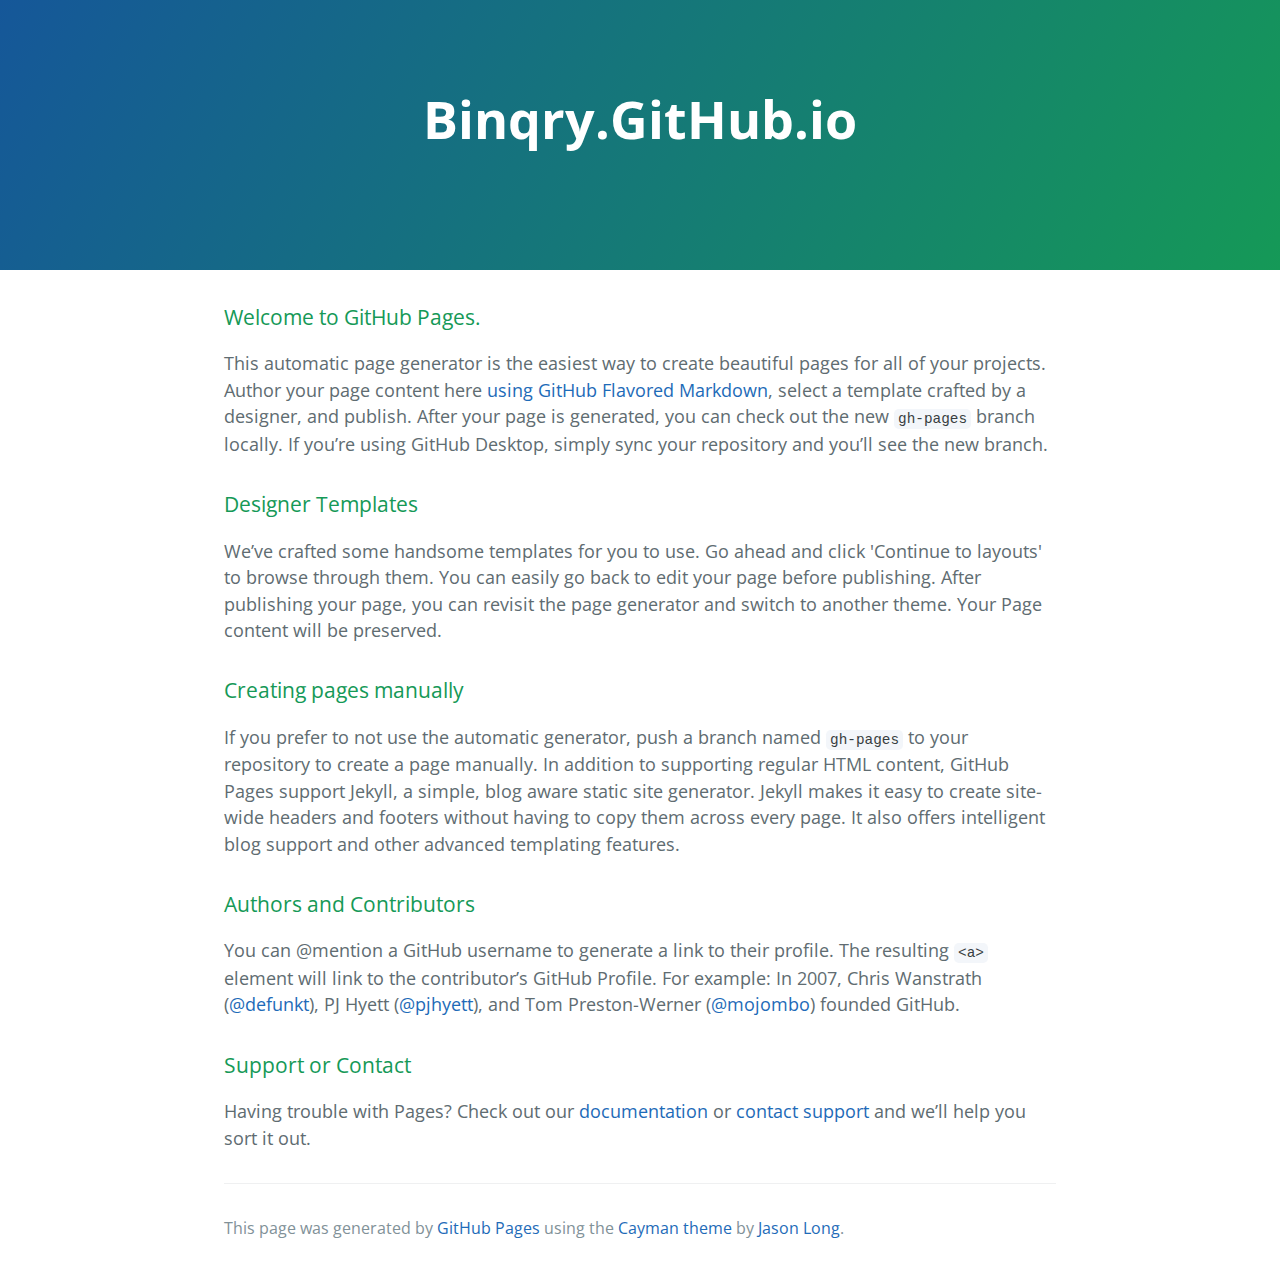
==== commit 973693ce: "Replace master branch with page content via GitHub" ====
--- a/index.html
+++ b/index.html
@@ -1,312 +1,44 @@
+<!DOCTYPE html>
+<html lang="en-us">
+  <head>
+    <meta charset="UTF-8">
+    <title>Binqry.GitHub.io by binqry</title>
+    <meta name="viewport" content="width=device-width, initial-scale=1">
+    <link rel="stylesheet" type="text/css" href="stylesheets/normalize.css" media="screen">
+    <link href='https://fonts.googleapis.com/css?family=Open+Sans:400,700' rel='stylesheet' type='text/css'>
+    <link rel="stylesheet" type="text/css" href="stylesheets/stylesheet.css" media="screen">
+    <link rel="stylesheet" type="text/css" href="stylesheets/github-light.css" media="screen">
+  </head>
+  <body>
+    <section class="page-header">
+      <h1 class="project-name">Binqry.GitHub.io</h1>
+      <h2 class="project-tagline"></h2>
+    </section>
 
+    <section class="main-content">
+      <h3>
+<a id="welcome-to-github-pages" class="anchor" href="#welcome-to-github-pages" aria-hidden="true"><span aria-hidden="true" class="octicon octicon-link"></span></a>Welcome to GitHub Pages.</h3>
+<p>This automatic page generator is the easiest way to create beautiful pages for all of your projects. Author your page content here <a href="https://guides.github.com/features/mastering-markdown/">using GitHub Flavored Markdown</a>, select a template crafted by a designer, and publish. After your page is generated, you can check out the new <code>gh-pages</code> branch locally. If you’re using GitHub Desktop, simply sync your repository and you’ll see the new branch.</p>
+<h3>
+<a id="designer-templates" class="anchor" href="#designer-templates" aria-hidden="true"><span aria-hidden="true" class="octicon octicon-link"></span></a>Designer Templates</h3>
+<p>We’ve crafted some handsome templates for you to use. Go ahead and click 'Continue to layouts' to browse through them. You can easily go back to edit your page before publishing. After publishing your page, you can revisit the page generator and switch to another theme. Your Page content will be preserved.</p>
+<h3>
+<a id="creating-pages-manually" class="anchor" href="#creating-pages-manually" aria-hidden="true"><span aria-hidden="true" class="octicon octicon-link"></span></a>Creating pages manually</h3>
+<p>If you prefer to not use the automatic generator, push a branch named <code>gh-pages</code> to your repository to create a page manually. In addition to supporting regular HTML content, GitHub Pages support Jekyll, a simple, blog aware static site generator. Jekyll makes it easy to create site-wide headers and footers without having to copy them across every page. It also offers intelligent blog support and other advanced templating features.</p>
+<h3>
+<a id="authors-and-contributors" class="anchor" href="#authors-and-contributors" aria-hidden="true"><span aria-hidden="true" class="octicon octicon-link"></span></a>Authors and Contributors</h3>
+<p>You can @mention a GitHub username to generate a link to their profile. The resulting <code>&lt;a&gt;</code> element will link to the contributor’s GitHub Profile. For example: In 2007, Chris Wanstrath (<a class="user-mention" data-hovercard-type="user" data-hovercard-url="/users/defunkt/hovercard" data-octo-click="hovercard-link-click" data-octo-dimensions="link_type:self" href="https://github.com/defunkt">@defunkt</a>), PJ Hyett (<a class="user-mention" data-hovercard-type="user" data-hovercard-url="/users/pjhyett/hovercard" data-octo-click="hovercard-link-click" data-octo-dimensions="link_type:self" href="https://github.com/pjhyett">@pjhyett</a>), and Tom Preston-Werner (<a class="user-mention" data-hovercard-type="user" data-hovercard-url="/users/mojombo/hovercard" data-octo-click="hovercard-link-click" data-octo-dimensions="link_type:self" href="https://github.com/mojombo">@mojombo</a>) founded GitHub.</p>
+<h3>
+<a id="support-or-contact" class="anchor" href="#support-or-contact" aria-hidden="true"><span aria-hidden="true" class="octicon octicon-link"></span></a>Support or Contact</h3>
+<p>Having trouble with Pages? Check out our <a href="https://help.github.com/pages">documentation</a> or <a href="https://github.com/contact">contact support</a> and we’ll help you sort it out.</p>
 
+      <footer class="site-footer">
 
-<!doctype html>
-<html lang="en" class="no-js">
-  <head>
-    
-      <meta charset="utf-8">
-      <meta name="viewport" content="width=device-width,initial-scale=1">
-      
-        <meta name="description" content=""binq" is a light-weight software installer written in Golang.">
-      
-      
-        <link rel="canonical" href="https://binqry.github.io/">
-      
-      
-        <meta name="author" content="progrhyme">
-      
-      <link rel="shortcut icon" href="assets/images/favicon.png">
-      <meta name="generator" content="mkdocs-1.1.2, mkdocs-material-5.4.0">
-    
-    
-      
-        <title>binq</title>
-      
-    
-    
-      <link rel="stylesheet" href="assets/stylesheets/main.fe0cca5b.min.css">
-      
-        <link rel="stylesheet" href="assets/stylesheets/palette.a46bcfb3.min.css">
-      
-      
-        
-        
-        <meta name="theme-color" content="#3f51b5">
-      
-    
-    
-    
-      
-        <link href="https://fonts.gstatic.com" rel="preconnect" crossorigin>
-        <link rel="stylesheet" href="https://fonts.googleapis.com/css?family=Roboto:300,400,400i,700%7CRoboto+Mono&display=fallback">
-        <style>body,input{font-family:"Roboto",-apple-system,BlinkMacSystemFont,Helvetica,Arial,sans-serif}code,kbd,pre{font-family:"Roboto Mono",SFMono-Regular,Consolas,Menlo,monospace}</style>
-      
-    
-    
-    
-    
-      
-    
-    
-  </head>
-  
-  
-    
-    
-    
-    <body dir="ltr" data-md-color-scheme="default" data-md-color-primary="indigo" data-md-color-accent="red">
-  
-    
-    <input class="md-toggle" data-md-toggle="drawer" type="checkbox" id="__drawer" autocomplete="off">
-    <input class="md-toggle" data-md-toggle="search" type="checkbox" id="__search" autocomplete="off">
-    <label class="md-overlay" for="__drawer"></label>
-    <div data-md-component="skip">
-      
-        
-        <a href="#binq" class="md-skip">
-          Skip to content
-        </a>
-      
-    </div>
-    <div data-md-component="announce">
-      
-    </div>
-    
-      <header class="md-header" data-md-component="header">
-  <nav class="md-header-nav md-grid" aria-label="Header">
-    <a href="https://binqry.github.io/" title="binq" class="md-header-nav__button md-logo" aria-label="binq">
-      
-  
-  <svg xmlns="http://www.w3.org/2000/svg" viewBox="0 0 24 24"><path d="M12 8a3 3 0 003-3 3 3 0 00-3-3 3 3 0 00-3 3 3 3 0 003 3m0 3.54C9.64 9.35 6.5 8 3 8v11c3.5 0 6.64 1.35 9 3.54 2.36-2.19 5.5-3.54 9-3.54V8c-3.5 0-6.64 1.35-9 3.54z"/></svg>
+        <span class="site-footer-credits">This page was generated by <a href="https://pages.github.com">GitHub Pages</a> using the <a href="https://github.com/jasonlong/cayman-theme">Cayman theme</a> by <a href="https://twitter.com/jasonlong">Jason Long</a>.</span>
+      </footer>
 
-    </a>
-    <label class="md-header-nav__button md-icon" for="__drawer">
-      <svg xmlns="http://www.w3.org/2000/svg" viewBox="0 0 24 24"><path d="M3 6h18v2H3V6m0 5h18v2H3v-2m0 5h18v2H3v-2z"/></svg>
-    </label>
-    <div class="md-header-nav__title" data-md-component="header-title">
-      
-        <div class="md-header-nav__ellipsis">
-          <span class="md-header-nav__topic md-ellipsis">
-            binq
-          </span>
-          <span class="md-header-nav__topic md-ellipsis">
-            
-              Home
-            
-          </span>
-        </div>
-      
-    </div>
-    
-      <label class="md-header-nav__button md-icon" for="__search">
-        <svg xmlns="http://www.w3.org/2000/svg" viewBox="0 0 24 24"><path d="M9.5 3A6.5 6.5 0 0116 9.5c0 1.61-.59 3.09-1.56 4.23l.27.27h.79l5 5-1.5 1.5-5-5v-.79l-.27-.27A6.516 6.516 0 019.5 16 6.5 6.5 0 013 9.5 6.5 6.5 0 019.5 3m0 2C7 5 5 7 5 9.5S7 14 9.5 14 14 12 14 9.5 12 5 9.5 5z"/></svg>
-      </label>
-      
-<div class="md-search" data-md-component="search" role="dialog">
-  <label class="md-search__overlay" for="__search"></label>
-  <div class="md-search__inner" role="search">
-    <form class="md-search__form" name="search">
-      <input type="text" class="md-search__input" name="query" aria-label="Search" placeholder="Search" autocapitalize="off" autocorrect="off" autocomplete="off" spellcheck="false" data-md-component="search-query" data-md-state="active">
-      <label class="md-search__icon md-icon" for="__search">
-        <svg xmlns="http://www.w3.org/2000/svg" viewBox="0 0 24 24"><path d="M9.5 3A6.5 6.5 0 0116 9.5c0 1.61-.59 3.09-1.56 4.23l.27.27h.79l5 5-1.5 1.5-5-5v-.79l-.27-.27A6.516 6.516 0 019.5 16 6.5 6.5 0 013 9.5 6.5 6.5 0 019.5 3m0 2C7 5 5 7 5 9.5S7 14 9.5 14 14 12 14 9.5 12 5 9.5 5z"/></svg>
-        <svg xmlns="http://www.w3.org/2000/svg" viewBox="0 0 24 24"><path d="M20 11v2H8l5.5 5.5-1.42 1.42L4.16 12l7.92-7.92L13.5 5.5 8 11h12z"/></svg>
-      </label>
-      <button type="reset" class="md-search__icon md-icon" aria-label="Clear" data-md-component="search-reset" tabindex="-1">
-        <svg xmlns="http://www.w3.org/2000/svg" viewBox="0 0 24 24"><path d="M19 6.41L17.59 5 12 10.59 6.41 5 5 6.41 10.59 12 5 17.59 6.41 19 12 13.41 17.59 19 19 17.59 13.41 12 19 6.41z"/></svg>
-      </button>
-    </form>
-    <div class="md-search__output">
-      <div class="md-search__scrollwrap" data-md-scrollfix>
-        <div class="md-search-result" data-md-component="search-result">
-          <div class="md-search-result__meta">
-            Initializing search
-          </div>
-          <ol class="md-search-result__list"></ol>
-        </div>
-      </div>
-    </div>
-  </div>
-</div>
-    
-    
-      <div class="md-header-nav__source">
-        
-<a href="https://github.com/binqry/binq/" title="Go to repository" class="md-source">
-  <div class="md-source__icon md-icon">
-    
-    <svg xmlns="http://www.w3.org/2000/svg" viewBox="0 0 448 512"><path d="M439.55 236.05L244 40.45a28.87 28.87 0 00-40.81 0l-40.66 40.63 51.52 51.52c27.06-9.14 52.68 16.77 43.39 43.68l49.66 49.66c34.23-11.8 61.18 31 35.47 56.69-26.49 26.49-70.21-2.87-56-37.34L240.22 199v121.85c25.3 12.54 22.26 41.85 9.08 55a34.34 34.34 0 01-48.55 0c-17.57-17.6-11.07-46.91 11.25-56v-123c-20.8-8.51-24.6-30.74-18.64-45L142.57 101 8.45 235.14a28.86 28.86 0 000 40.81l195.61 195.6a28.86 28.86 0 0040.8 0l194.69-194.69a28.86 28.86 0 000-40.81z"/></svg>
-  </div>
-  <div class="md-source__repository">
-    binqry/binq
-  </div>
-</a>
-      </div>
-    
-  </nav>
-</header>
-    
-    <div class="md-container" data-md-component="container">
-      
-        
-      
-      
-        
-      
-      <main class="md-main" data-md-component="main">
-        <div class="md-main__inner md-grid">
-          
-            
-              <div class="md-sidebar md-sidebar--primary" data-md-component="navigation">
-                <div class="md-sidebar__scrollwrap">
-                  <div class="md-sidebar__inner">
-                    <nav class="md-nav md-nav--primary" aria-label="Navigation" data-md-level="0">
-  <label class="md-nav__title" for="__drawer">
-    <a href="https://binqry.github.io/" title="binq" class="md-nav__button md-logo" aria-label="binq">
-      
-  
-  <svg xmlns="http://www.w3.org/2000/svg" viewBox="0 0 24 24"><path d="M12 8a3 3 0 003-3 3 3 0 00-3-3 3 3 0 00-3 3 3 3 0 003 3m0 3.54C9.64 9.35 6.5 8 3 8v11c3.5 0 6.64 1.35 9 3.54 2.36-2.19 5.5-3.54 9-3.54V8c-3.5 0-6.64 1.35-9 3.54z"/></svg>
-
-    </a>
-    binq
-  </label>
-  
-    <div class="md-nav__source">
-      
-<a href="https://github.com/binqry/binq/" title="Go to repository" class="md-source">
-  <div class="md-source__icon md-icon">
-    
-    <svg xmlns="http://www.w3.org/2000/svg" viewBox="0 0 448 512"><path d="M439.55 236.05L244 40.45a28.87 28.87 0 00-40.81 0l-40.66 40.63 51.52 51.52c27.06-9.14 52.68 16.77 43.39 43.68l49.66 49.66c34.23-11.8 61.18 31 35.47 56.69-26.49 26.49-70.21-2.87-56-37.34L240.22 199v121.85c25.3 12.54 22.26 41.85 9.08 55a34.34 34.34 0 01-48.55 0c-17.57-17.6-11.07-46.91 11.25-56v-123c-20.8-8.51-24.6-30.74-18.64-45L142.57 101 8.45 235.14a28.86 28.86 0 000 40.81l195.61 195.6a28.86 28.86 0 0040.8 0l194.69-194.69a28.86 28.86 0 000-40.81z"/></svg>
-  </div>
-  <div class="md-source__repository">
-    binqry/binq
-  </div>
-</a>
-    </div>
-  
-  <ul class="md-nav__list" data-md-scrollfix>
-    
-      
-      
-      
+    </section>
 
   
-
-
-  <li class="md-nav__item md-nav__item--active">
-    
-    <input class="md-nav__toggle md-toggle" data-md-toggle="toc" type="checkbox" id="__toc">
-    
-      
-    
-    
-    <a href="." title="Home" class="md-nav__link md-nav__link--active">
-      Home
-    </a>
-    
-  </li>
-
-    
-  </ul>
-</nav>
-                  </div>
-                </div>
-              </div>
-            
-            
-              <div class="md-sidebar md-sidebar--secondary" data-md-component="toc">
-                <div class="md-sidebar__scrollwrap">
-                  <div class="md-sidebar__inner">
-                    
-<nav class="md-nav md-nav--secondary" aria-label="Table of contents">
-  
-  
-    
-  
-  
-</nav>
-                  </div>
-                </div>
-              </div>
-            
-          
-          <div class="md-content">
-            <article class="md-content__inner md-typeset">
-              
-                
-                  <a href="https://github.com/binqry/binqry.github.io/edit/source/docs/index.md" title="Edit this page" class="md-content__button md-icon">
-                    <svg xmlns="http://www.w3.org/2000/svg" viewBox="0 0 24 24"><path d="M20.71 7.04c.39-.39.39-1.04 0-1.41l-2.34-2.34c-.37-.39-1.02-.39-1.41 0l-1.84 1.83 3.75 3.75M3 17.25V21h3.75L17.81 9.93l-3.75-3.75L3 17.25z"/></svg>
-                  </a>
-                
-                
-                  
-                
-                
-                <h1 id="binq">binq</h1>
-<p><code>binq</code> is a light-weight software installer written in Golang.<br />
-It just downloads stuff querying HTTP URL and extracts them if they are compressed.<br />
-But it has more functionality with so-called "Binq Index Server".</p>
-                
-                  
-                    
-
-<hr>
-<div class="md-source-date">
-  <small>
-    
-      Last update: <span class="git-revision-date-localized-plugin git-revision-date-localized-plugin-date">July 16, 2020</span>
-    
-  </small>
-</div>
-                  
-                
-              
-              
-                
-
-
-              
-            </article>
-          </div>
-        </div>
-      </main>
-      
-        
-<footer class="md-footer">
-  
-  <div class="md-footer-meta md-typeset">
-    <div class="md-footer-meta__inner md-grid">
-      <div class="md-footer-copyright">
-        
-          <div class="md-footer-copyright__highlight">
-            Copyright &copy; 2020 progrhyme
-          </div>
-        
-        Made with
-        <a href="https://squidfunk.github.io/mkdocs-material/" target="_blank" rel="noopener">
-          Material for MkDocs
-        </a>
-      </div>
-      
-    </div>
-  </div>
-</footer>
-      
-    </div>
-    
-      <script src="assets/javascripts/vendor.d710d30a.min.js"></script>
-      <script src="assets/javascripts/bundle.b39636ac.min.js"></script><script id="__lang" type="application/json">{"clipboard.copy": "Copy to clipboard", "clipboard.copied": "Copied to clipboard", "search.config.lang": "en", "search.config.pipeline": "trimmer, stopWordFilter", "search.config.separator": "[\\s\\-]+", "search.result.placeholder": "Type to start searching", "search.result.none": "No matching documents", "search.result.one": "1 matching document", "search.result.other": "# matching documents"}</script>
-      
-      <script>
-        app = initialize({
-          base: ".",
-          features: [],
-          search: Object.assign({
-            worker: "assets/javascripts/worker/search.a68abb33.min.js"
-          }, typeof search !== "undefined" && search)
-        })
-      </script>
-      
-    
   </body>
-</html>+</html>
--- a/stylesheets/stylesheet.css
+++ b/stylesheets/stylesheet.css
@@ -0,0 +1,245 @@
+* {
+  box-sizing: border-box; }
+
+body {
+  padding: 0;
+  margin: 0;
+  font-family: "Open Sans", "Helvetica Neue", Helvetica, Arial, sans-serif;
+  font-size: 16px;
+  line-height: 1.5;
+  color: #606c71; }
+
+a {
+  color: #1e6bb8;
+  text-decoration: none; }
+  a:hover {
+    text-decoration: underline; }
+
+.btn {
+  display: inline-block;
+  margin-bottom: 1rem;
+  color: rgba(255, 255, 255, 0.7);
+  background-color: rgba(255, 255, 255, 0.08);
+  border-color: rgba(255, 255, 255, 0.2);
+  border-style: solid;
+  border-width: 1px;
+  border-radius: 0.3rem;
+  transition: color 0.2s, background-color 0.2s, border-color 0.2s; }
+  .btn + .btn {
+    margin-left: 1rem; }
+
+.btn:hover {
+  color: rgba(255, 255, 255, 0.8);
+  text-decoration: none;
+  background-color: rgba(255, 255, 255, 0.2);
+  border-color: rgba(255, 255, 255, 0.3); }
+
+@media screen and (min-width: 64em) {
+  .btn {
+    padding: 0.75rem 1rem; } }
+
+@media screen and (min-width: 42em) and (max-width: 64em) {
+  .btn {
+    padding: 0.6rem 0.9rem;
+    font-size: 0.9rem; } }
+
+@media screen and (max-width: 42em) {
+  .btn {
+    display: block;
+    width: 100%;
+    padding: 0.75rem;
+    font-size: 0.9rem; }
+    .btn + .btn {
+      margin-top: 1rem;
+      margin-left: 0; } }
+
+.page-header {
+  color: #fff;
+  text-align: center;
+  background-color: #159957;
+  background-image: linear-gradient(120deg, #155799, #159957); }
+
+@media screen and (min-width: 64em) {
+  .page-header {
+    padding: 5rem 6rem; } }
+
+@media screen and (min-width: 42em) and (max-width: 64em) {
+  .page-header {
+    padding: 3rem 4rem; } }
+
+@media screen and (max-width: 42em) {
+  .page-header {
+    padding: 2rem 1rem; } }
+
+.project-name {
+  margin-top: 0;
+  margin-bottom: 0.1rem; }
+
+@media screen and (min-width: 64em) {
+  .project-name {
+    font-size: 3.25rem; } }
+
+@media screen and (min-width: 42em) and (max-width: 64em) {
+  .project-name {
+    font-size: 2.25rem; } }
+
+@media screen and (max-width: 42em) {
+  .project-name {
+    font-size: 1.75rem; } }
+
+.project-tagline {
+  margin-bottom: 2rem;
+  font-weight: normal;
+  opacity: 0.7; }
+
+@media screen and (min-width: 64em) {
+  .project-tagline {
+    font-size: 1.25rem; } }
+
+@media screen and (min-width: 42em) and (max-width: 64em) {
+  .project-tagline {
+    font-size: 1.15rem; } }
+
+@media screen and (max-width: 42em) {
+  .project-tagline {
+    font-size: 1rem; } }
+
+.main-content :first-child {
+  margin-top: 0; }
+.main-content img {
+  max-width: 100%; }
+.main-content h1, .main-content h2, .main-content h3, .main-content h4, .main-content h5, .main-content h6 {
+  margin-top: 2rem;
+  margin-bottom: 1rem;
+  font-weight: normal;
+  color: #159957; }
+.main-content p {
+  margin-bottom: 1em; }
+.main-content code {
+  padding: 2px 4px;
+  font-family: Consolas, "Liberation Mono", Menlo, Courier, monospace;
+  font-size: 0.9rem;
+  color: #383e41;
+  background-color: #f3f6fa;
+  border-radius: 0.3rem; }
+.main-content pre {
+  padding: 0.8rem;
+  margin-top: 0;
+  margin-bottom: 1rem;
+  font: 1rem Consolas, "Liberation Mono", Menlo, Courier, monospace;
+  color: #567482;
+  word-wrap: normal;
+  background-color: #f3f6fa;
+  border: solid 1px #dce6f0;
+  border-radius: 0.3rem; }
+  .main-content pre > code {
+    padding: 0;
+    margin: 0;
+    font-size: 0.9rem;
+    color: #567482;
+    word-break: normal;
+    white-space: pre;
+    background: transparent;
+    border: 0; }
+.main-content .highlight {
+  margin-bottom: 1rem; }
+  .main-content .highlight pre {
+    margin-bottom: 0;
+    word-break: normal; }
+.main-content .highlight pre, .main-content pre {
+  padding: 0.8rem;
+  overflow: auto;
+  font-size: 0.9rem;
+  line-height: 1.45;
+  border-radius: 0.3rem; }
+.main-content pre code, .main-content pre tt {
+  display: inline;
+  max-width: initial;
+  padding: 0;
+  margin: 0;
+  overflow: initial;
+  line-height: inherit;
+  word-wrap: normal;
+  background-color: transparent;
+  border: 0; }
+  .main-content pre code:before, .main-content pre code:after, .main-content pre tt:before, .main-content pre tt:after {
+    content: normal; }
+.main-content ul, .main-content ol {
+  margin-top: 0; }
+.main-content blockquote {
+  padding: 0 1rem;
+  margin-left: 0;
+  color: #819198;
+  border-left: 0.3rem solid #dce6f0; }
+  .main-content blockquote > :first-child {
+    margin-top: 0; }
+  .main-content blockquote > :last-child {
+    margin-bottom: 0; }
+.main-content table {
+  display: block;
+  width: 100%;
+  overflow: auto;
+  word-break: normal;
+  word-break: keep-all; }
+  .main-content table th {
+    font-weight: bold; }
+  .main-content table th, .main-content table td {
+    padding: 0.5rem 1rem;
+    border: 1px solid #e9ebec; }
+.main-content dl {
+  padding: 0; }
+  .main-content dl dt {
+    padding: 0;
+    margin-top: 1rem;
+    font-size: 1rem;
+    font-weight: bold; }
+  .main-content dl dd {
+    padding: 0;
+    margin-bottom: 1rem; }
+.main-content hr {
+  height: 2px;
+  padding: 0;
+  margin: 1rem 0;
+  background-color: #eff0f1;
+  border: 0; }
+
+@media screen and (min-width: 64em) {
+  .main-content {
+    max-width: 64rem;
+    padding: 2rem 6rem;
+    margin: 0 auto;
+    font-size: 1.1rem; } }
+
+@media screen and (min-width: 42em) and (max-width: 64em) {
+  .main-content {
+    padding: 2rem 4rem;
+    font-size: 1.1rem; } }
+
+@media screen and (max-width: 42em) {
+  .main-content {
+    padding: 2rem 1rem;
+    font-size: 1rem; } }
+
+.site-footer {
+  padding-top: 2rem;
+  margin-top: 2rem;
+  border-top: solid 1px #eff0f1; }
+
+.site-footer-owner {
+  display: block;
+  font-weight: bold; }
+
+.site-footer-credits {
+  color: #819198; }
+
+@media screen and (min-width: 64em) {
+  .site-footer {
+    font-size: 1rem; } }
+
+@media screen and (min-width: 42em) and (max-width: 64em) {
+  .site-footer {
+    font-size: 1rem; } }
+
+@media screen and (max-width: 42em) {
+  .site-footer {
+    font-size: 0.9rem; } }
--- a/stylesheets/github-light.css
+++ b/stylesheets/github-light.css
@@ -0,0 +1,130 @@
+/*!
+ * GitHub Light v0.4.1
+ * Copyright (c) 2012 - 2017 GitHub, Inc.
+ * Licensed under MIT (https://github.com/primer/github-syntax-theme-generator/blob/master/LICENSE)
+ */
+
+.pl-c /* comment, punctuation.definition.comment, string.comment */ {
+  color: #6a737d;
+}
+
+.pl-c1 /* constant, entity.name.constant, variable.other.constant, variable.language, support, meta.property-name, support.constant, support.variable, meta.module-reference, markup.raw, meta.diff.header, meta.output */,
+.pl-s .pl-v /* string variable */ {
+  color: #005cc5;
+}
+
+.pl-e /* entity */,
+.pl-en /* entity.name */ {
+  color: #6f42c1;
+}
+
+.pl-smi /* variable.parameter.function, storage.modifier.package, storage.modifier.import, storage.type.java, variable.other */,
+.pl-s .pl-s1 /* string source */ {
+  color: #24292e;
+}
+
+.pl-ent /* entity.name.tag, markup.quote */ {
+  color: #22863a;
+}
+
+.pl-k /* keyword, storage, storage.type */ {
+  color: #d73a49;
+}
+
+.pl-s /* string */,
+.pl-pds /* punctuation.definition.string, source.regexp, string.regexp.character-class */,
+.pl-s .pl-pse .pl-s1 /* string punctuation.section.embedded source */,
+.pl-sr /* string.regexp */,
+.pl-sr .pl-cce /* string.regexp constant.character.escape */,
+.pl-sr .pl-sre /* string.regexp source.ruby.embedded */,
+.pl-sr .pl-sra /* string.regexp string.regexp.arbitrary-repitition */ {
+  color: #032f62;
+}
+
+.pl-v /* variable */,
+.pl-smw /* sublimelinter.mark.warning */ {
+  color: #e36209;
+}
+
+.pl-bu /* invalid.broken, invalid.deprecated, invalid.unimplemented, message.error, brackethighlighter.unmatched, sublimelinter.mark.error */ {
+  color: #b31d28;
+}
+
+.pl-ii /* invalid.illegal */ {
+  color: #fafbfc;
+  background-color: #b31d28;
+}
+
+.pl-c2 /* carriage-return */ {
+  color: #fafbfc;
+  background-color: #d73a49;
+}
+
+.pl-c2::before /* carriage-return */ {
+  content: "^M";
+}
+
+.pl-sr .pl-cce /* string.regexp constant.character.escape */ {
+  font-weight: bold;
+  color: #22863a;
+}
+
+.pl-ml /* markup.list */ {
+  color: #735c0f;
+}
+
+.pl-mh /* markup.heading */,
+.pl-mh .pl-en /* markup.heading entity.name */,
+.pl-ms /* meta.separator */ {
+  font-weight: bold;
+  color: #005cc5;
+}
+
+.pl-mi /* markup.italic */ {
+  font-style: italic;
+  color: #24292e;
+}
+
+.pl-mb /* markup.bold */ {
+  font-weight: bold;
+  color: #24292e;
+}
+
+.pl-md /* markup.deleted, meta.diff.header.from-file, punctuation.definition.deleted */ {
+  color: #b31d28;
+  background-color: #ffeef0;
+}
+
+.pl-mi1 /* markup.inserted, meta.diff.header.to-file, punctuation.definition.inserted */ {
+  color: #22863a;
+  background-color: #f0fff4;
+}
+
+.pl-mc /* markup.changed, punctuation.definition.changed */ {
+  color: #e36209;
+  background-color: #ffebda;
+}
+
+.pl-mi2 /* markup.ignored, markup.untracked */ {
+  color: #f6f8fa;
+  background-color: #005cc5;
+}
+
+.pl-mdr /* meta.diff.range */ {
+  font-weight: bold;
+  color: #6f42c1;
+}
+
+.pl-ba /* brackethighlighter.tag, brackethighlighter.curly, brackethighlighter.round, brackethighlighter.square, brackethighlighter.angle, brackethighlighter.quote */ {
+  color: #586069;
+}
+
+.pl-sg /* sublimelinter.gutter-mark */ {
+  color: #959da5;
+}
+
+.pl-corl /* constant.other.reference.link, string.other.link */ {
+  text-decoration: underline;
+  color: #032f62;
+}
+
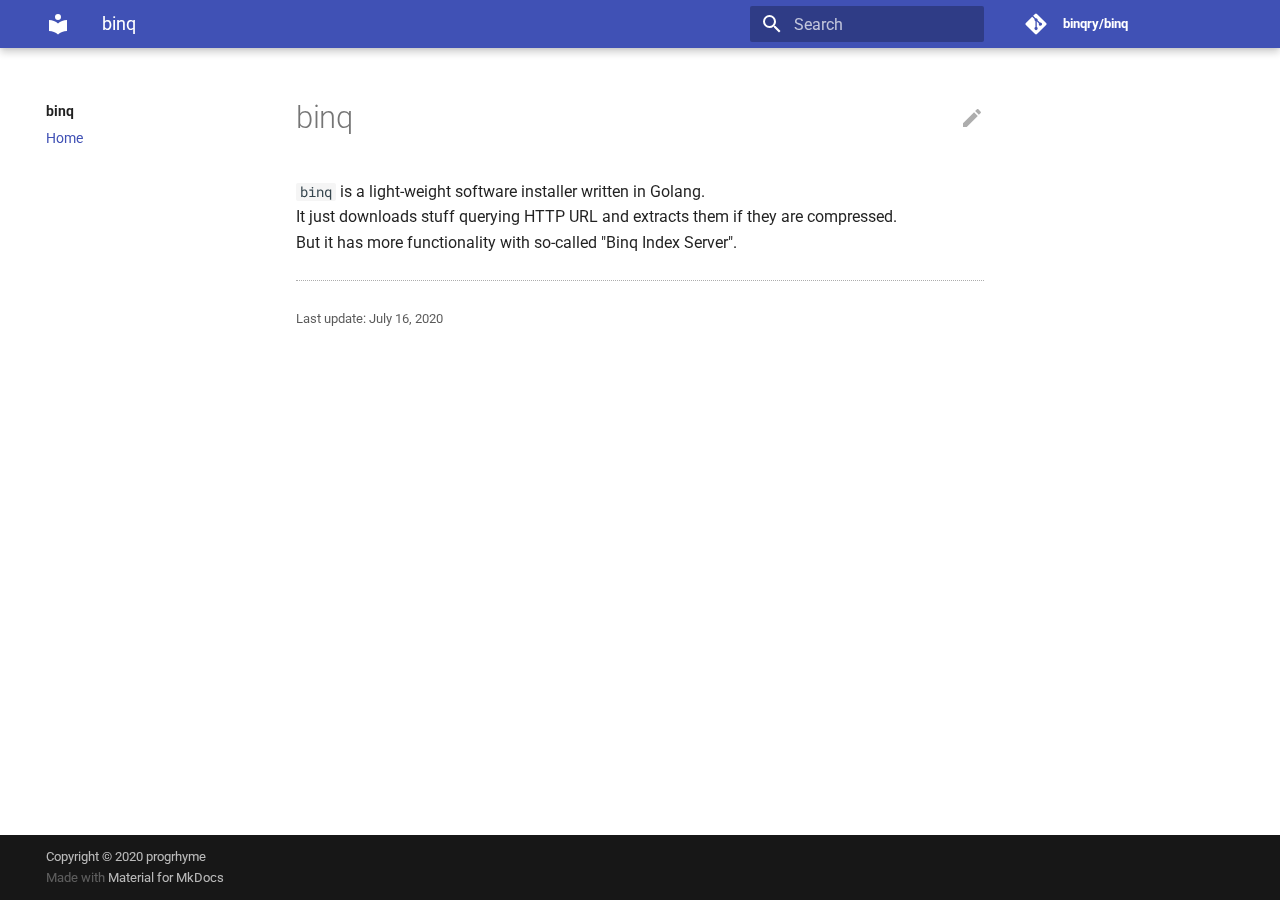
==== commit c55153dd: "deploy: bf6132116981be5770691966fc3a72f5f050c326" ====
--- a/index.html
+++ b/index.html
@@ -1,44 +1,312 @@
-<!DOCTYPE html>
-<html lang="en-us">
+
+
+
+<!doctype html>
+<html lang="en" class="no-js">
   <head>
-    <meta charset="UTF-8">
-    <title>Binqry.GitHub.io by binqry</title>
-    <meta name="viewport" content="width=device-width, initial-scale=1">
-    <link rel="stylesheet" type="text/css" href="stylesheets/normalize.css" media="screen">
-    <link href='https://fonts.googleapis.com/css?family=Open+Sans:400,700' rel='stylesheet' type='text/css'>
-    <link rel="stylesheet" type="text/css" href="stylesheets/stylesheet.css" media="screen">
-    <link rel="stylesheet" type="text/css" href="stylesheets/github-light.css" media="screen">
+    
+      <meta charset="utf-8">
+      <meta name="viewport" content="width=device-width,initial-scale=1">
+      
+        <meta name="description" content=""binq" is a light-weight software installer written in Golang.">
+      
+      
+        <link rel="canonical" href="https://binqry.github.io/">
+      
+      
+        <meta name="author" content="progrhyme">
+      
+      <link rel="shortcut icon" href="assets/images/favicon.png">
+      <meta name="generator" content="mkdocs-1.1.2, mkdocs-material-5.4.0">
+    
+    
+      
+        <title>binq</title>
+      
+    
+    
+      <link rel="stylesheet" href="assets/stylesheets/main.fe0cca5b.min.css">
+      
+        <link rel="stylesheet" href="assets/stylesheets/palette.a46bcfb3.min.css">
+      
+      
+        
+        
+        <meta name="theme-color" content="#3f51b5">
+      
+    
+    
+    
+      
+        <link href="https://fonts.gstatic.com" rel="preconnect" crossorigin>
+        <link rel="stylesheet" href="https://fonts.googleapis.com/css?family=Roboto:300,400,400i,700%7CRoboto+Mono&display=fallback">
+        <style>body,input{font-family:"Roboto",-apple-system,BlinkMacSystemFont,Helvetica,Arial,sans-serif}code,kbd,pre{font-family:"Roboto Mono",SFMono-Regular,Consolas,Menlo,monospace}</style>
+      
+    
+    
+    
+    
+      
+    
+    
   </head>
-  <body>
-    <section class="page-header">
-      <h1 class="project-name">Binqry.GitHub.io</h1>
-      <h2 class="project-tagline"></h2>
-    </section>
-
-    <section class="main-content">
-      <h3>
-<a id="welcome-to-github-pages" class="anchor" href="#welcome-to-github-pages" aria-hidden="true"><span aria-hidden="true" class="octicon octicon-link"></span></a>Welcome to GitHub Pages.</h3>
-<p>This automatic page generator is the easiest way to create beautiful pages for all of your projects. Author your page content here <a href="https://guides.github.com/features/mastering-markdown/">using GitHub Flavored Markdown</a>, select a template crafted by a designer, and publish. After your page is generated, you can check out the new <code>gh-pages</code> branch locally. If you’re using GitHub Desktop, simply sync your repository and you’ll see the new branch.</p>
-<h3>
-<a id="designer-templates" class="anchor" href="#designer-templates" aria-hidden="true"><span aria-hidden="true" class="octicon octicon-link"></span></a>Designer Templates</h3>
-<p>We’ve crafted some handsome templates for you to use. Go ahead and click 'Continue to layouts' to browse through them. You can easily go back to edit your page before publishing. After publishing your page, you can revisit the page generator and switch to another theme. Your Page content will be preserved.</p>
-<h3>
-<a id="creating-pages-manually" class="anchor" href="#creating-pages-manually" aria-hidden="true"><span aria-hidden="true" class="octicon octicon-link"></span></a>Creating pages manually</h3>
-<p>If you prefer to not use the automatic generator, push a branch named <code>gh-pages</code> to your repository to create a page manually. In addition to supporting regular HTML content, GitHub Pages support Jekyll, a simple, blog aware static site generator. Jekyll makes it easy to create site-wide headers and footers without having to copy them across every page. It also offers intelligent blog support and other advanced templating features.</p>
-<h3>
-<a id="authors-and-contributors" class="anchor" href="#authors-and-contributors" aria-hidden="true"><span aria-hidden="true" class="octicon octicon-link"></span></a>Authors and Contributors</h3>
-<p>You can @mention a GitHub username to generate a link to their profile. The resulting <code>&lt;a&gt;</code> element will link to the contributor’s GitHub Profile. For example: In 2007, Chris Wanstrath (<a class="user-mention" data-hovercard-type="user" data-hovercard-url="/users/defunkt/hovercard" data-octo-click="hovercard-link-click" data-octo-dimensions="link_type:self" href="https://github.com/defunkt">@defunkt</a>), PJ Hyett (<a class="user-mention" data-hovercard-type="user" data-hovercard-url="/users/pjhyett/hovercard" data-octo-click="hovercard-link-click" data-octo-dimensions="link_type:self" href="https://github.com/pjhyett">@pjhyett</a>), and Tom Preston-Werner (<a class="user-mention" data-hovercard-type="user" data-hovercard-url="/users/mojombo/hovercard" data-octo-click="hovercard-link-click" data-octo-dimensions="link_type:self" href="https://github.com/mojombo">@mojombo</a>) founded GitHub.</p>
-<h3>
-<a id="support-or-contact" class="anchor" href="#support-or-contact" aria-hidden="true"><span aria-hidden="true" class="octicon octicon-link"></span></a>Support or Contact</h3>
-<p>Having trouble with Pages? Check out our <a href="https://help.github.com/pages">documentation</a> or <a href="https://github.com/contact">contact support</a> and we’ll help you sort it out.</p>
-
-      <footer class="site-footer">
-
-        <span class="site-footer-credits">This page was generated by <a href="https://pages.github.com">GitHub Pages</a> using the <a href="https://github.com/jasonlong/cayman-theme">Cayman theme</a> by <a href="https://twitter.com/jasonlong">Jason Long</a>.</span>
-      </footer>
-
-    </section>
-
-  
+  
+  
+    
+    
+    
+    <body dir="ltr" data-md-color-scheme="default" data-md-color-primary="indigo" data-md-color-accent="red">
+  
+    
+    <input class="md-toggle" data-md-toggle="drawer" type="checkbox" id="__drawer" autocomplete="off">
+    <input class="md-toggle" data-md-toggle="search" type="checkbox" id="__search" autocomplete="off">
+    <label class="md-overlay" for="__drawer"></label>
+    <div data-md-component="skip">
+      
+        
+        <a href="#binq" class="md-skip">
+          Skip to content
+        </a>
+      
+    </div>
+    <div data-md-component="announce">
+      
+    </div>
+    
+      <header class="md-header" data-md-component="header">
+  <nav class="md-header-nav md-grid" aria-label="Header">
+    <a href="https://binqry.github.io/" title="binq" class="md-header-nav__button md-logo" aria-label="binq">
+      
+  
+  <svg xmlns="http://www.w3.org/2000/svg" viewBox="0 0 24 24"><path d="M12 8a3 3 0 003-3 3 3 0 00-3-3 3 3 0 00-3 3 3 3 0 003 3m0 3.54C9.64 9.35 6.5 8 3 8v11c3.5 0 6.64 1.35 9 3.54 2.36-2.19 5.5-3.54 9-3.54V8c-3.5 0-6.64 1.35-9 3.54z"/></svg>
+
+    </a>
+    <label class="md-header-nav__button md-icon" for="__drawer">
+      <svg xmlns="http://www.w3.org/2000/svg" viewBox="0 0 24 24"><path d="M3 6h18v2H3V6m0 5h18v2H3v-2m0 5h18v2H3v-2z"/></svg>
+    </label>
+    <div class="md-header-nav__title" data-md-component="header-title">
+      
+        <div class="md-header-nav__ellipsis">
+          <span class="md-header-nav__topic md-ellipsis">
+            binq
+          </span>
+          <span class="md-header-nav__topic md-ellipsis">
+            
+              Home
+            
+          </span>
+        </div>
+      
+    </div>
+    
+      <label class="md-header-nav__button md-icon" for="__search">
+        <svg xmlns="http://www.w3.org/2000/svg" viewBox="0 0 24 24"><path d="M9.5 3A6.5 6.5 0 0116 9.5c0 1.61-.59 3.09-1.56 4.23l.27.27h.79l5 5-1.5 1.5-5-5v-.79l-.27-.27A6.516 6.516 0 019.5 16 6.5 6.5 0 013 9.5 6.5 6.5 0 019.5 3m0 2C7 5 5 7 5 9.5S7 14 9.5 14 14 12 14 9.5 12 5 9.5 5z"/></svg>
+      </label>
+      
+<div class="md-search" data-md-component="search" role="dialog">
+  <label class="md-search__overlay" for="__search"></label>
+  <div class="md-search__inner" role="search">
+    <form class="md-search__form" name="search">
+      <input type="text" class="md-search__input" name="query" aria-label="Search" placeholder="Search" autocapitalize="off" autocorrect="off" autocomplete="off" spellcheck="false" data-md-component="search-query" data-md-state="active">
+      <label class="md-search__icon md-icon" for="__search">
+        <svg xmlns="http://www.w3.org/2000/svg" viewBox="0 0 24 24"><path d="M9.5 3A6.5 6.5 0 0116 9.5c0 1.61-.59 3.09-1.56 4.23l.27.27h.79l5 5-1.5 1.5-5-5v-.79l-.27-.27A6.516 6.516 0 019.5 16 6.5 6.5 0 013 9.5 6.5 6.5 0 019.5 3m0 2C7 5 5 7 5 9.5S7 14 9.5 14 14 12 14 9.5 12 5 9.5 5z"/></svg>
+        <svg xmlns="http://www.w3.org/2000/svg" viewBox="0 0 24 24"><path d="M20 11v2H8l5.5 5.5-1.42 1.42L4.16 12l7.92-7.92L13.5 5.5 8 11h12z"/></svg>
+      </label>
+      <button type="reset" class="md-search__icon md-icon" aria-label="Clear" data-md-component="search-reset" tabindex="-1">
+        <svg xmlns="http://www.w3.org/2000/svg" viewBox="0 0 24 24"><path d="M19 6.41L17.59 5 12 10.59 6.41 5 5 6.41 10.59 12 5 17.59 6.41 19 12 13.41 17.59 19 19 17.59 13.41 12 19 6.41z"/></svg>
+      </button>
+    </form>
+    <div class="md-search__output">
+      <div class="md-search__scrollwrap" data-md-scrollfix>
+        <div class="md-search-result" data-md-component="search-result">
+          <div class="md-search-result__meta">
+            Initializing search
+          </div>
+          <ol class="md-search-result__list"></ol>
+        </div>
+      </div>
+    </div>
+  </div>
+</div>
+    
+    
+      <div class="md-header-nav__source">
+        
+<a href="https://github.com/binqry/binq/" title="Go to repository" class="md-source">
+  <div class="md-source__icon md-icon">
+    
+    <svg xmlns="http://www.w3.org/2000/svg" viewBox="0 0 448 512"><path d="M439.55 236.05L244 40.45a28.87 28.87 0 00-40.81 0l-40.66 40.63 51.52 51.52c27.06-9.14 52.68 16.77 43.39 43.68l49.66 49.66c34.23-11.8 61.18 31 35.47 56.69-26.49 26.49-70.21-2.87-56-37.34L240.22 199v121.85c25.3 12.54 22.26 41.85 9.08 55a34.34 34.34 0 01-48.55 0c-17.57-17.6-11.07-46.91 11.25-56v-123c-20.8-8.51-24.6-30.74-18.64-45L142.57 101 8.45 235.14a28.86 28.86 0 000 40.81l195.61 195.6a28.86 28.86 0 0040.8 0l194.69-194.69a28.86 28.86 0 000-40.81z"/></svg>
+  </div>
+  <div class="md-source__repository">
+    binqry/binq
+  </div>
+</a>
+      </div>
+    
+  </nav>
+</header>
+    
+    <div class="md-container" data-md-component="container">
+      
+        
+      
+      
+        
+      
+      <main class="md-main" data-md-component="main">
+        <div class="md-main__inner md-grid">
+          
+            
+              <div class="md-sidebar md-sidebar--primary" data-md-component="navigation">
+                <div class="md-sidebar__scrollwrap">
+                  <div class="md-sidebar__inner">
+                    <nav class="md-nav md-nav--primary" aria-label="Navigation" data-md-level="0">
+  <label class="md-nav__title" for="__drawer">
+    <a href="https://binqry.github.io/" title="binq" class="md-nav__button md-logo" aria-label="binq">
+      
+  
+  <svg xmlns="http://www.w3.org/2000/svg" viewBox="0 0 24 24"><path d="M12 8a3 3 0 003-3 3 3 0 00-3-3 3 3 0 00-3 3 3 3 0 003 3m0 3.54C9.64 9.35 6.5 8 3 8v11c3.5 0 6.64 1.35 9 3.54 2.36-2.19 5.5-3.54 9-3.54V8c-3.5 0-6.64 1.35-9 3.54z"/></svg>
+
+    </a>
+    binq
+  </label>
+  
+    <div class="md-nav__source">
+      
+<a href="https://github.com/binqry/binq/" title="Go to repository" class="md-source">
+  <div class="md-source__icon md-icon">
+    
+    <svg xmlns="http://www.w3.org/2000/svg" viewBox="0 0 448 512"><path d="M439.55 236.05L244 40.45a28.87 28.87 0 00-40.81 0l-40.66 40.63 51.52 51.52c27.06-9.14 52.68 16.77 43.39 43.68l49.66 49.66c34.23-11.8 61.18 31 35.47 56.69-26.49 26.49-70.21-2.87-56-37.34L240.22 199v121.85c25.3 12.54 22.26 41.85 9.08 55a34.34 34.34 0 01-48.55 0c-17.57-17.6-11.07-46.91 11.25-56v-123c-20.8-8.51-24.6-30.74-18.64-45L142.57 101 8.45 235.14a28.86 28.86 0 000 40.81l195.61 195.6a28.86 28.86 0 0040.8 0l194.69-194.69a28.86 28.86 0 000-40.81z"/></svg>
+  </div>
+  <div class="md-source__repository">
+    binqry/binq
+  </div>
+</a>
+    </div>
+  
+  <ul class="md-nav__list" data-md-scrollfix>
+    
+      
+      
+      
+
+  
+
+
+  <li class="md-nav__item md-nav__item--active">
+    
+    <input class="md-nav__toggle md-toggle" data-md-toggle="toc" type="checkbox" id="__toc">
+    
+      
+    
+    
+    <a href="." title="Home" class="md-nav__link md-nav__link--active">
+      Home
+    </a>
+    
+  </li>
+
+    
+  </ul>
+</nav>
+                  </div>
+                </div>
+              </div>
+            
+            
+              <div class="md-sidebar md-sidebar--secondary" data-md-component="toc">
+                <div class="md-sidebar__scrollwrap">
+                  <div class="md-sidebar__inner">
+                    
+<nav class="md-nav md-nav--secondary" aria-label="Table of contents">
+  
+  
+    
+  
+  
+</nav>
+                  </div>
+                </div>
+              </div>
+            
+          
+          <div class="md-content">
+            <article class="md-content__inner md-typeset">
+              
+                
+                  <a href="https://github.com/binqry/binqry.github.io/edit/source/docs/index.md" title="Edit this page" class="md-content__button md-icon">
+                    <svg xmlns="http://www.w3.org/2000/svg" viewBox="0 0 24 24"><path d="M20.71 7.04c.39-.39.39-1.04 0-1.41l-2.34-2.34c-.37-.39-1.02-.39-1.41 0l-1.84 1.83 3.75 3.75M3 17.25V21h3.75L17.81 9.93l-3.75-3.75L3 17.25z"/></svg>
+                  </a>
+                
+                
+                  
+                
+                
+                <h1 id="binq">binq</h1>
+<p><code>binq</code> is a light-weight software installer written in Golang.<br />
+It just downloads stuff querying HTTP URL and extracts them if they are compressed.<br />
+But it has more functionality with so-called "Binq Index Server".</p>
+                
+                  
+                    
+
+<hr>
+<div class="md-source-date">
+  <small>
+    
+      Last update: <span class="git-revision-date-localized-plugin git-revision-date-localized-plugin-date">July 16, 2020</span>
+    
+  </small>
+</div>
+                  
+                
+              
+              
+                
+
+
+              
+            </article>
+          </div>
+        </div>
+      </main>
+      
+        
+<footer class="md-footer">
+  
+  <div class="md-footer-meta md-typeset">
+    <div class="md-footer-meta__inner md-grid">
+      <div class="md-footer-copyright">
+        
+          <div class="md-footer-copyright__highlight">
+            Copyright &copy; 2020 progrhyme
+          </div>
+        
+        Made with
+        <a href="https://squidfunk.github.io/mkdocs-material/" target="_blank" rel="noopener">
+          Material for MkDocs
+        </a>
+      </div>
+      
+    </div>
+  </div>
+</footer>
+      
+    </div>
+    
+      <script src="assets/javascripts/vendor.d710d30a.min.js"></script>
+      <script src="assets/javascripts/bundle.b39636ac.min.js"></script><script id="__lang" type="application/json">{"clipboard.copy": "Copy to clipboard", "clipboard.copied": "Copied to clipboard", "search.config.lang": "en", "search.config.pipeline": "trimmer, stopWordFilter", "search.config.separator": "[\\s\\-]+", "search.result.placeholder": "Type to start searching", "search.result.none": "No matching documents", "search.result.one": "1 matching document", "search.result.other": "# matching documents"}</script>
+      
+      <script>
+        app = initialize({
+          base: ".",
+          features: [],
+          search: Object.assign({
+            worker: "assets/javascripts/worker/search.a68abb33.min.js"
+          }, typeof search !== "undefined" && search)
+        })
+      </script>
+      
+    
   </body>
-</html>
+</html>--- a/assets/stylesheets/main.fe0cca5b.min.css
+++ b/assets/stylesheets/main.fe0cca5b.min.css
@@ -0,0 +1,3 @@
+html{box-sizing:border-box}*,*::before,*::after{box-sizing:inherit}html{-webkit-text-size-adjust:none;-moz-text-size-adjust:none;-ms-text-size-adjust:none;text-size-adjust:none}body{margin:0}hr{box-sizing:content-box;overflow:visible}a,button,label,input{-webkit-tap-highlight-color:transparent}a{color:inherit;text-decoration:none}small{font-size:80%}sub,sup{position:relative;font-size:80%;line-height:0;vertical-align:baseline}sub{bottom:-0.25em}sup{top:-0.5em}img{border-style:none}table{border-collapse:separate;border-spacing:0}td,th{font-weight:normal;vertical-align:top}button{margin:0;padding:0;font-size:inherit;background:transparent;border:0}input{border:0;outline:0}:root{--md-default-fg-color: hsla(0, 0%, 0%, 0.87);--md-default-fg-color--light: hsla(0, 0%, 0%, 0.54);--md-default-fg-color--lighter: hsla(0, 0%, 0%, 0.32);--md-default-fg-color--lightest: hsla(0, 0%, 0%, 0.07);--md-default-bg-color: hsla(0, 0%, 100%, 1);--md-default-bg-color--light: hsla(0, 0%, 100%, 0.7);--md-default-bg-color--lighter: hsla(0, 0%, 100%, 0.3);--md-default-bg-color--lightest: hsla(0, 0%, 100%, 0.12);--md-primary-fg-color: hsla(231, 48%, 48%, 1);--md-primary-fg-color--light: hsla(230, 44%, 64%, 1);--md-primary-fg-color--dark: hsla(232, 54%, 41%, 1);--md-primary-bg-color: hsla(0, 0%, 100%, 1);--md-primary-bg-color--light: hsla(0, 0%, 100%, 0.7);--md-accent-fg-color: hsla(231, 99%, 66%, 1);--md-accent-fg-color--transparent: hsla(231, 99%, 66%, 0.1);--md-accent-bg-color: hsla(0, 0%, 100%, 1);--md-accent-bg-color--light: hsla(0, 0%, 100%, 0.7)}:root>*{--md-code-bg-color: hsla(0, 0%, 96%, 1);--md-code-fg-color: hsla(200, 18%, 26%, 1);--md-text-color: var(--md-default-fg-color);--md-text-link-color: var(--md-primary-fg-color);--md-admonition-bg-color: var(--md-default-bg-color);--md-admonition-fg-color: var(--md-default-fg-color);--md-footer-bg-color: hsla(0, 0%, 0%, 0.87);--md-footer-bg-color--dark: hsla(0, 0%, 0%, 0.32);--md-footer-fg-color: hsla(0, 0%, 100%, 1);--md-footer-fg-color--light: hsla(0, 0%, 100%, 0.7);--md-footer-fg-color--lighter: hsla(0, 0%, 100%, 0.3)}.md-icon svg{display:block;width:1.2rem;height:1.2rem;margin:0 auto;fill:currentColor}body{-webkit-font-smoothing:antialiased;-moz-osx-font-smoothing:grayscale}body,input{color:var(--md-text-color);font-feature-settings:"kern","liga";font-family:-apple-system,BlinkMacSystemFont,Helvetica,Arial,sans-serif}code,pre,kbd{color:var(--md-text-color);font-feature-settings:"kern";font-family:SFMono-Regular,Consolas,Menlo,monospace}.md-typeset{font-size:.8rem;line-height:1.6;-webkit-print-color-adjust:exact;color-adjust:exact}.md-typeset p,.md-typeset ul,.md-typeset ol,.md-typeset blockquote{margin:1em 0}.md-typeset h1{margin:0 0 2rem;color:var(--md-default-fg-color--light);font-weight:300;font-size:1.5625rem;line-height:1.3;letter-spacing:-0.01em}.md-typeset h2{margin:2rem 0 .8rem;font-weight:300;font-size:1.25rem;line-height:1.4;letter-spacing:-0.01em}.md-typeset h3{margin:1.6rem 0 .8rem;font-weight:400;font-size:1rem;line-height:1.5;letter-spacing:-0.01em}.md-typeset h2+h3{margin-top:.8rem}.md-typeset h4{margin:.8rem 0;font-weight:700;font-size:.8rem;letter-spacing:-0.01em}.md-typeset h5,.md-typeset h6{margin:.8rem 0;color:var(--md-default-fg-color--light);font-weight:700;font-size:.64rem;letter-spacing:-0.01em}.md-typeset h5{text-transform:uppercase}.md-typeset hr{margin:1.5em 0;border-bottom:.05rem dotted var(--md-default-fg-color--lighter)}.md-typeset a{color:var(--md-text-link-color);word-break:break-word}.md-typeset a,.md-typeset a::before{transition:color 125ms}.md-typeset a:focus,.md-typeset a:hover{color:var(--md-accent-fg-color)}.md-typeset code,.md-typeset pre,.md-typeset kbd{color:var(--md-code-fg-color);direction:ltr}@media print{.md-typeset code,.md-typeset pre,.md-typeset kbd{white-space:pre-wrap}}.md-typeset code{padding:0 .2941176471em;font-size:.85em;word-break:break-word;background-color:var(--md-code-bg-color);border-radius:.1rem;-webkit-box-decoration-break:clone;box-decoration-break:clone}.md-typeset h1 code,.md-typeset h2 code,.md-typeset h3 code,.md-typeset h4 code,.md-typeset h5 code,.md-typeset h6 code{margin:initial;padding:initial;background-color:transparent;box-shadow:none}.md-typeset a>code{color:currentColor}.md-typeset pre{position:relative;margin:1em 0;line-height:1.4}.md-typeset pre>code{display:block;margin:0;padding:.525rem 1.1764705882em;overflow:auto;word-break:normal;box-shadow:none;-webkit-box-decoration-break:slice;box-decoration-break:slice;touch-action:auto;scrollbar-width:thin;scrollbar-color:var(--md-default-fg-color--lighter) transparent}.md-typeset pre>code:hover{scrollbar-color:var(--md-accent-fg-color) transparent}.md-typeset pre>code::-webkit-scrollbar{width:.2rem;height:.2rem}.md-typeset pre>code::-webkit-scrollbar-thumb{background-color:var(--md-default-fg-color--lighter)}.md-typeset pre>code::-webkit-scrollbar-thumb:hover{background-color:var(--md-accent-fg-color)}@media screen and (max-width: 44.9375em){.md-typeset>pre{margin:1em -0.8rem}.md-typeset>pre code{border-radius:0}}.md-typeset kbd{display:inline-block;padding:0 .6666666667em;font-size:.75em;line-height:1.5;vertical-align:text-top;word-break:break-word;border-radius:.1rem;box-shadow:0 .1rem 0 .05rem var(--md-default-fg-color--lighter),0 .1rem 0 var(--md-default-fg-color--lighter),inset 0 -0.1rem .2rem var(--md-default-bg-color)}.md-typeset mark{padding:0 .25em;word-break:break-word;background-color:rgba(255,235,59,.5);border-radius:.1rem;-webkit-box-decoration-break:clone;box-decoration-break:clone}.md-typeset abbr{text-decoration:none;border-bottom:.05rem dotted var(--md-default-fg-color--light);cursor:help}.md-typeset small{opacity:.75}.md-typeset sup,.md-typeset sub{margin-left:.078125em}[dir=rtl] .md-typeset sup,[dir=rtl] .md-typeset sub{margin-right:.078125em;margin-left:initial}.md-typeset blockquote{padding-left:.6rem;color:var(--md-default-fg-color--light);border-left:.2rem solid var(--md-default-fg-color--lighter)}[dir=rtl] .md-typeset blockquote{padding-right:.6rem;padding-left:initial;border-right:.2rem solid var(--md-default-fg-color--lighter);border-left:initial}.md-typeset ul{list-style-type:disc}.md-typeset ul,.md-typeset ol{margin-left:.625em;padding:0}[dir=rtl] .md-typeset ul,[dir=rtl] .md-typeset ol{margin-right:.625em;margin-left:initial}.md-typeset ul ol,.md-typeset ol ol{list-style-type:lower-alpha}.md-typeset ul ol ol,.md-typeset ol ol ol{list-style-type:lower-roman}.md-typeset ul li,.md-typeset ol li{margin-bottom:.5em;margin-left:1.25em}[dir=rtl] .md-typeset ul li,[dir=rtl] .md-typeset ol li{margin-right:1.25em;margin-left:initial}.md-typeset ul li p,.md-typeset ul li blockquote,.md-typeset ol li p,.md-typeset ol li blockquote{margin:.5em 0}.md-typeset ul li:last-child,.md-typeset ol li:last-child{margin-bottom:0}.md-typeset ul li ul,.md-typeset ul li ol,.md-typeset ol li ul,.md-typeset ol li ol{margin:.5em 0 .5em .625em}[dir=rtl] .md-typeset ul li ul,[dir=rtl] .md-typeset ul li ol,[dir=rtl] .md-typeset ol li ul,[dir=rtl] .md-typeset ol li ol{margin-right:.625em;margin-left:initial}.md-typeset dd{margin:1em 0 1em 1.875em}[dir=rtl] .md-typeset dd{margin-right:1.875em;margin-left:initial}.md-typeset img,.md-typeset svg{max-width:100%;height:auto}.md-typeset iframe{max-width:100%}.md-typeset table:not([class]){display:inline-block;max-width:100%;overflow:auto;font-size:.64rem;background:var(--md-default-bg-color);border-radius:.1rem;box-shadow:0 .2rem .5rem rgba(0,0,0,.05),0 0 .05rem rgba(0,0,0,.1);touch-action:auto}.md-typeset table:not([class])+*{margin-top:1.5em}.md-typeset table:not([class]) th:not([align]),.md-typeset table:not([class]) td:not([align]){text-align:left}[dir=rtl] .md-typeset table:not([class]) th:not([align]),[dir=rtl] .md-typeset table:not([class]) td:not([align]){text-align:right}.md-typeset table:not([class]) th{min-width:5rem;padding:.6rem .8rem;color:var(--md-default-bg-color);vertical-align:top;background-color:var(--md-default-fg-color--light)}.md-typeset table:not([class]) th a{color:inherit}.md-typeset table:not([class]) td{padding:.6rem .8rem;vertical-align:top;border-top:.05rem solid var(--md-default-fg-color--lightest)}.md-typeset table:not([class]) tr{transition:background-color 125ms}.md-typeset table:not([class]) tr:hover{background-color:rgba(0,0,0,.035);box-shadow:0 .05rem 0 var(--md-default-bg-color) inset}.md-typeset table:not([class]) tr:first-child td{border-top:0}.md-typeset table:not([class]) a{word-break:normal}.md-typeset__scrollwrap{margin:1em -0.8rem;overflow-x:auto;touch-action:auto}.md-typeset__table{display:inline-block;margin-bottom:.5em;padding:0 .8rem}.md-typeset__table table{display:table;width:100%;margin:0;overflow:hidden}html{height:100%;overflow-x:hidden;font-size:125%}@media screen and (min-width: 100em){html{font-size:137.5%}}@media screen and (min-width: 125em){html{font-size:150%}}body{position:relative;display:flex;flex-direction:column;width:100%;min-height:100%;font-size:.5rem;background-color:var(--md-default-bg-color)}@media screen and (max-width: 59.9375em){body[data-md-state=lock]{position:fixed}}@media print{body{display:block}}hr{display:block;height:.05rem;padding:0;border:0}.md-grid{max-width:61rem;margin-right:auto;margin-left:auto}.md-container{display:flex;flex-direction:column;flex-grow:1}@media print{.md-container{display:block}}.md-main{flex-grow:1}.md-main__inner{display:flex;height:100%;margin-top:1.5rem}.md-ellipsis{display:block;overflow:hidden;white-space:nowrap;text-overflow:ellipsis}.md-toggle{display:none}.md-overlay{position:fixed;top:0;z-index:3;width:0;height:0;background-color:rgba(0,0,0,.54);opacity:0;transition:width 0ms 250ms,height 0ms 250ms,opacity 250ms}@media screen and (max-width: 76.1875em){[data-md-toggle=drawer]:checked~.md-overlay{width:100%;height:100%;opacity:1;transition:width 0ms,height 0ms,opacity 250ms}}.md-skip{position:fixed;z-index:-1;margin:.5rem;padding:.3rem .5rem;color:var(--md-default-bg-color);font-size:.64rem;background-color:var(--md-default-fg-color);border-radius:.1rem;transform:translateY(0.4rem);opacity:0}.md-skip:focus{z-index:10;transform:translateY(0);opacity:1;transition:transform 250ms cubic-bezier(0.4, 0, 0.2, 1),opacity 175ms 75ms}@page{margin:25mm}.md-announce{overflow:auto;background-color:var(--md-default-fg-color)}.md-announce__inner{margin:.6rem auto;padding:0 .8rem;color:var(--md-default-bg-color);font-size:.7rem}@media print{.md-announce{display:none}}.md-typeset .md-button{display:inline-block;padding:.625em 2em;color:var(--md-primary-fg-color);font-weight:700;border:.1rem solid currentColor;border-radius:.1rem;transition:color 125ms,background-color 125ms,border-color 125ms}.md-typeset .md-button--primary{color:var(--md-primary-bg-color);background-color:var(--md-primary-fg-color);border-color:var(--md-primary-fg-color)}.md-typeset .md-button:focus,.md-typeset .md-button:hover{color:var(--md-accent-bg-color);background-color:var(--md-accent-fg-color);border-color:var(--md-accent-fg-color)}.md-clipboard{position:absolute;top:.4rem;right:.5em;z-index:1;width:1.5em;height:1.5em;color:var(--md-default-fg-color--lightest);border-radius:.1rem;cursor:pointer;transition:color 125ms}@media print{.md-clipboard{display:none}}.md-clipboard svg{width:1.125em;height:1.125em}pre:hover .md-clipboard{color:var(--md-default-fg-color--light)}pre .md-clipboard:focus,pre .md-clipboard:hover{color:var(--md-accent-fg-color)}.md-content{flex:1;max-width:100%}@media screen and (min-width: 60em)and (max-width: 76.1875em){.md-content{max-width:calc(100% - 12.1rem)}}@media screen and (min-width: 76.25em){.md-content{max-width:calc(100% - 12.1rem * 2)}}.md-content__inner{margin:0 .8rem 1.2rem;padding-top:.6rem}@media screen and (min-width: 76.25em){.md-content__inner{margin-right:1.2rem;margin-left:1.2rem}}.md-content__inner::before{display:block;height:.4rem;content:""}.md-content__inner>:last-child{margin-bottom:0}.md-content__button{float:right;margin:.4rem 0;margin-left:.4rem;padding:0}[dir=rtl] .md-content__button{float:left;margin-right:.4rem;margin-left:initial}[dir=rtl] .md-content__button svg{transform:scaleX(-1)}.md-typeset .md-content__button{color:var(--md-default-fg-color--lighter)}.md-content__button svg{display:inline;vertical-align:top}@media print{.md-content__button{display:none}}.md-dialog{box-shadow:0 2px 2px 0 rgba(0,0,0,.14),0 1px 5px 0 rgba(0,0,0,.12),0 3px 1px -2px rgba(0,0,0,.2);position:fixed;right:.8rem;bottom:.8rem;left:initial;z-index:2;display:block;min-width:11.1rem;padding:.4rem .6rem;color:var(--md-default-bg-color);font-size:.7rem;background:var(--md-default-fg-color);border:none;border-radius:.1rem;transform:translateY(100%);opacity:0;transition:transform 0ms 400ms,opacity 400ms}[dir=rtl] .md-dialog{right:initial;left:.8rem}.md-dialog[data-md-state=open]{transform:translateY(0);opacity:1;transition:transform 400ms cubic-bezier(0.075, 0.85, 0.175, 1),opacity 400ms}@media print{.md-dialog{display:none}}.md-header{position:-webkit-sticky;position:sticky;top:0;right:0;left:0;z-index:2;height:2.4rem;color:var(--md-primary-bg-color);background-color:var(--md-primary-fg-color);box-shadow:0 0 .2rem rgba(0,0,0,0),0 .2rem .4rem rgba(0,0,0,0);transition:color 250ms,background-color 250ms}.no-js .md-header{box-shadow:none;transition:none}.md-header[data-md-state=shadow]{box-shadow:0 0 .2rem rgba(0,0,0,.1),0 .2rem .4rem rgba(0,0,0,.2);transition:color 250ms,background-color 250ms,box-shadow 250ms}@media print{.md-header{display:none}}.md-header-nav{display:flex;padding:0 .2rem}.md-header-nav__button{position:relative;z-index:1;display:block;margin:.2rem;padding:.4rem;cursor:pointer;transition:opacity 250ms}[dir=rtl] .md-header-nav__button svg{transform:scaleX(-1)}.md-header-nav__button:focus,.md-header-nav__button:hover{opacity:.7}.md-header-nav__button.md-logo{margin:.2rem;padding:.4rem}.md-header-nav__button.md-logo img,.md-header-nav__button.md-logo svg{display:block;width:1.2rem;height:1.2rem;fill:currentColor}.no-js .md-header-nav__button[for=__search]{display:none}@media screen and (min-width: 60em){.md-header-nav__button[for=__search]{display:none}}@media screen and (max-width: 76.1875em){.md-header-nav__button.md-logo{display:none}}@media screen and (min-width: 76.25em){.md-header-nav__button[for=__drawer]{display:none}}.md-header-nav__topic{position:absolute;width:100%;transition:transform 400ms cubic-bezier(0.1, 0.7, 0.1, 1),opacity 150ms}.md-header-nav__topic+.md-header-nav__topic{z-index:-1;transform:translateX(1.25rem);opacity:0;transition:transform 400ms cubic-bezier(1, 0.7, 0.1, 0.1),opacity 150ms;pointer-events:none}[dir=rtl] .md-header-nav__topic+.md-header-nav__topic{transform:translateX(-1.25rem)}.no-js .md-header-nav__topic{position:initial}.no-js .md-header-nav__topic+.md-header-nav__topic{display:none}.md-header-nav__title{flex-grow:1;padding:0 1rem;font-size:.9rem;line-height:2.4rem}.md-header-nav__title[data-md-state=active] .md-header-nav__topic{z-index:-1;transform:translateX(-1.25rem);opacity:0;transition:transform 400ms cubic-bezier(1, 0.7, 0.1, 0.1),opacity 150ms;pointer-events:none}[dir=rtl] .md-header-nav__title[data-md-state=active] .md-header-nav__topic{transform:translateX(1.25rem)}.md-header-nav__title[data-md-state=active] .md-header-nav__topic+.md-header-nav__topic{z-index:0;transform:translateX(0);opacity:1;transition:transform 400ms cubic-bezier(0.1, 0.7, 0.1, 1),opacity 150ms;pointer-events:initial}.md-header-nav__title>.md-header-nav__ellipsis{position:relative;width:100%;height:100%}.md-header-nav__source{display:none}@media screen and (min-width: 60em){.md-header-nav__source{display:block;width:11.7rem;max-width:11.7rem;margin-left:1rem}[dir=rtl] .md-header-nav__source{margin-right:1rem;margin-left:initial}}@media screen and (min-width: 76.25em){.md-header-nav__source{margin-left:1.4rem}[dir=rtl] .md-header-nav__source{margin-right:1.4rem}}.md-hero{overflow:hidden;color:var(--md-primary-bg-color);font-size:1rem;background-color:var(--md-primary-fg-color);transition:background 250ms}.md-hero__inner{margin-top:1rem;padding:.8rem .8rem .4rem;transition:transform 400ms cubic-bezier(0.1, 0.7, 0.1, 1),opacity 250ms;transition-delay:100ms}@media screen and (max-width: 76.1875em){.md-hero__inner{margin-top:2.4rem;margin-bottom:1.2rem}}[data-md-state=hidden] .md-hero__inner{transform:translateY(0.625rem);opacity:0;transition:transform 0ms 400ms,opacity 100ms 0ms;pointer-events:none}.md-hero--expand .md-hero__inner{margin-bottom:1.2rem}.md-footer{color:var(--md-footer-fg-color);background-color:var(--md-footer-bg-color)}@media print{.md-footer{display:none}}.md-footer-nav__inner{padding:.2rem;overflow:auto}.md-footer-nav__link{display:flex;padding-top:1.4rem;padding-bottom:.4rem;transition:opacity 250ms}@media screen and (min-width: 45em){.md-footer-nav__link{width:50%}}.md-footer-nav__link:focus,.md-footer-nav__link:hover{opacity:.7}.md-footer-nav__link--prev{float:left;width:25%}[dir=rtl] .md-footer-nav__link--prev{float:right}[dir=rtl] .md-footer-nav__link--prev svg{transform:scaleX(-1)}@media screen and (max-width: 44.9375em){.md-footer-nav__link--prev .md-footer-nav__title{display:none}}.md-footer-nav__link--next{float:right;width:75%;text-align:right}[dir=rtl] .md-footer-nav__link--next{float:left;text-align:left}[dir=rtl] .md-footer-nav__link--next svg{transform:scaleX(-1)}.md-footer-nav__title{position:relative;flex-grow:1;max-width:calc(100% - 2.4rem);padding:0 1rem;font-size:.9rem;line-height:2.4rem}.md-footer-nav__button{margin:.2rem;padding:.4rem}.md-footer-nav__direction{position:absolute;right:0;left:0;margin-top:-1rem;padding:0 1rem;font-size:.64rem;opacity:.7}.md-footer-meta{background-color:var(--md-footer-bg-color--dark)}.md-footer-meta__inner{display:flex;flex-wrap:wrap;justify-content:space-between;padding:.2rem}html .md-footer-meta.md-typeset a{color:var(--md-footer-fg-color--light)}html .md-footer-meta.md-typeset a:focus,html .md-footer-meta.md-typeset a:hover{color:var(--md-footer-fg-color)}.md-footer-copyright{width:100%;margin:auto .6rem;padding:.4rem 0;color:var(--md-footer-fg-color--lighter);font-size:.64rem}@media screen and (min-width: 45em){.md-footer-copyright{width:auto}}.md-footer-copyright__highlight{color:var(--md-footer-fg-color--light)}.md-footer-social{margin:0 .4rem;padding:.2rem 0 .6rem}@media screen and (min-width: 45em){.md-footer-social{padding:.6rem 0}}.md-footer-social__link{display:inline-block;width:1.6rem;height:1.6rem;text-align:center}.md-footer-social__link::before{line-height:1.9}.md-footer-social__link svg{max-height:.8rem;vertical-align:-25%;fill:currentColor}.md-nav{font-size:.7rem;line-height:1.3}.md-nav__title{display:block;padding:0 .6rem;overflow:hidden;font-weight:700;text-overflow:ellipsis}.md-nav__title .md-nav__button{display:none}.md-nav__title .md-nav__button img{width:100%;height:auto}.md-nav__title .md-nav__button.md-logo img,.md-nav__title .md-nav__button.md-logo svg{display:block;width:2.4rem;height:2.4rem}.md-nav__title .md-nav__button.md-logo svg{fill:currentColor}.md-nav__list{margin:0;padding:0;list-style:none}.md-nav__item{padding:0 .6rem}.md-nav__item:last-child{padding-bottom:.6rem}.md-nav__item .md-nav__item{padding-right:0}[dir=rtl] .md-nav__item .md-nav__item{padding-right:.6rem;padding-left:0}.md-nav__item .md-nav__item:last-child{padding-bottom:0}.md-nav__link{display:block;margin-top:.625em;overflow:hidden;text-overflow:ellipsis;cursor:pointer;transition:color 125ms;scroll-snap-align:start}html .md-nav__link[for=__toc]{display:none}html .md-nav__link[for=__toc]~.md-nav{display:none}.md-nav__link[data-md-state=blur]{color:var(--md-default-fg-color--lighter)}.md-nav__item .md-nav__link--active{color:var(--md-text-link-color)}.md-nav__item--nested>.md-nav__link{color:inherit}.md-nav__link:focus,.md-nav__link:hover{color:var(--md-accent-fg-color)}.md-nav__source{display:none}@media screen and (max-width: 76.1875em){.md-nav{background-color:var(--md-default-bg-color)}.md-nav--primary,.md-nav--primary .md-nav{position:absolute;top:0;right:0;left:0;z-index:1;display:flex;flex-direction:column;height:100%}.md-nav--primary .md-nav__title,.md-nav--primary .md-nav__item{font-size:.8rem;line-height:1.5}.md-nav--primary .md-nav__title{position:relative;height:5.6rem;padding:3rem .8rem .2rem;color:var(--md-default-fg-color--light);font-weight:400;line-height:2.4rem;white-space:nowrap;background-color:var(--md-default-fg-color--lightest);cursor:pointer}.md-nav--primary .md-nav__title .md-nav__icon{position:absolute;top:.4rem;left:.4rem;display:block;width:1.2rem;height:1.2rem;margin:.2rem}[dir=rtl] .md-nav--primary .md-nav__title .md-nav__icon{right:.4rem;left:initial}.md-nav--primary .md-nav__title~.md-nav__list{overflow-y:auto;background-color:var(--md-default-bg-color);box-shadow:inset 0 .05rem 0 var(--md-default-fg-color--lightest);-webkit-scroll-snap-type:y mandatory;-ms-scroll-snap-type:y mandatory;scroll-snap-type:y mandatory;touch-action:pan-y}.md-nav--primary .md-nav__title~.md-nav__list>.md-nav__item:first-child{border-top:0}.md-nav--primary .md-nav__title[for=__drawer]{position:relative;color:var(--md-primary-bg-color);background-color:var(--md-primary-fg-color)}.md-nav--primary .md-nav__title[for=__drawer] .md-nav__button{position:absolute;top:.2rem;left:.2rem;display:block;margin:.2rem;padding:.4rem;font-size:2.4rem}html [dir=rtl] .md-nav--primary .md-nav__title[for=__drawer] .md-nav__button{right:.2rem;left:initial}.md-nav--primary .md-nav__list{flex:1}.md-nav--primary .md-nav__item{padding:0;border-top:.05rem solid var(--md-default-fg-color--lightest)}[dir=rtl] .md-nav--primary .md-nav__item{padding:0}.md-nav--primary .md-nav__item--nested>.md-nav__link{padding-right:2.4rem}[dir=rtl] .md-nav--primary .md-nav__item--nested>.md-nav__link{padding-right:.8rem;padding-left:2.4rem}.md-nav--primary .md-nav__item--active>.md-nav__link{color:var(--md-text-link-color)}.md-nav--primary .md-nav__item--active>.md-nav__link:focus,.md-nav--primary .md-nav__item--active>.md-nav__link:hover{color:var(--md-accent-fg-color)}.md-nav--primary .md-nav__link{position:relative;margin-top:0;padding:.6rem .8rem}.md-nav--primary .md-nav__link .md-nav__icon{position:absolute;top:50%;right:.6rem;margin-top:-0.6rem;color:inherit;font-size:1.2rem}[dir=rtl] .md-nav--primary .md-nav__link .md-nav__icon{right:initial;left:.6rem}[dir=rtl] .md-nav--primary .md-nav__icon svg{transform:scale(-1)}.md-nav--primary .md-nav--secondary .md-nav__link{position:static}.md-nav--primary .md-nav--secondary .md-nav{position:static;background-color:transparent}.md-nav--primary .md-nav--secondary .md-nav .md-nav__link{padding-left:1.4rem}[dir=rtl] .md-nav--primary .md-nav--secondary .md-nav .md-nav__link{padding-right:1.4rem;padding-left:initial}.md-nav--primary .md-nav--secondary .md-nav .md-nav .md-nav__link{padding-left:2rem}[dir=rtl] .md-nav--primary .md-nav--secondary .md-nav .md-nav .md-nav__link{padding-right:2rem;padding-left:initial}.md-nav--primary .md-nav--secondary .md-nav .md-nav .md-nav .md-nav__link{padding-left:2.6rem}[dir=rtl] .md-nav--primary .md-nav--secondary .md-nav .md-nav .md-nav .md-nav__link{padding-right:2.6rem;padding-left:initial}.md-nav--primary .md-nav--secondary .md-nav .md-nav .md-nav .md-nav .md-nav__link{padding-left:3.2rem}[dir=rtl] .md-nav--primary .md-nav--secondary .md-nav .md-nav .md-nav .md-nav .md-nav__link{padding-right:3.2rem;padding-left:initial}.md-nav__toggle~.md-nav{display:flex;transform:translateX(100%);opacity:0;transition:transform 250ms cubic-bezier(0.8, 0, 0.6, 1),opacity 125ms 50ms}[dir=rtl] .md-nav__toggle~.md-nav{transform:translateX(-100%)}.md-nav__toggle:checked~.md-nav{transform:translateX(0);opacity:1;transition:transform 250ms cubic-bezier(0.4, 0, 0.2, 1),opacity 125ms 125ms}.md-nav__toggle:checked~.md-nav>.md-nav__list{-webkit-backface-visibility:hidden;backface-visibility:hidden}}@media screen and (max-width: 59.9375em){html .md-nav__link[for=__toc]{display:block;padding-right:2.4rem}html .md-nav__link[for=__toc]+.md-nav__link{display:none}html .md-nav__link[for=__toc]~.md-nav{display:flex}html [dir=rtl] .md-nav__link{padding-right:.8rem;padding-left:2.4rem}.md-nav__source{display:block;padding:0 .2rem;color:var(--md-primary-bg-color);background-color:var(--md-primary-fg-color--dark)}}@media screen and (min-width: 60em){.md-nav--secondary .md-nav__title[for=__toc]{scroll-snap-align:start}.md-nav--secondary .md-nav__title .md-nav__icon{display:none}}@media screen and (min-width: 76.25em){.md-nav{transition:max-height 250ms cubic-bezier(0.86, 0, 0.07, 1)}.md-nav--primary .md-nav__title[for=__drawer]{scroll-snap-align:start}.md-nav--primary .md-nav__title .md-nav__icon{display:none}.md-nav__toggle~.md-nav{display:none}.md-nav__toggle:checked~.md-nav{display:block}.md-nav__item--nested>.md-nav>.md-nav__title{display:none}.md-nav__icon{float:right;height:.9rem;transition:transform 250ms}[dir=rtl] .md-nav__icon{float:left;transform:rotate(180deg)}.md-nav__icon svg{display:inline-block;width:.9rem;height:.9rem;vertical-align:-0.1rem}.md-nav__item--nested .md-nav__toggle:checked~.md-nav__link .md-nav__icon{transform:rotate(90deg)}}.md-search{position:relative}.no-js .md-search{display:none}@media screen and (min-width: 60em){.md-search{padding:.2rem 0}}.md-search__overlay{z-index:1;opacity:0}@media screen and (max-width: 59.9375em){.md-search__overlay{position:absolute;top:.2rem;left:-2.2rem;width:2rem;height:2rem;overflow:hidden;background-color:var(--md-default-bg-color);border-radius:1rem;transform-origin:center;transition:transform 300ms 100ms,opacity 200ms 200ms;pointer-events:none}[dir=rtl] .md-search__overlay{right:-2.2rem;left:initial}[data-md-toggle=search]:checked~.md-header .md-search__overlay{opacity:1;transition:transform 400ms,opacity 100ms}}@media screen and (max-width: 29.9375em){[data-md-toggle=search]:checked~.md-header .md-search__overlay{transform:scale(45)}}@media screen and (min-width: 30em)and (max-width: 44.9375em){[data-md-toggle=search]:checked~.md-header .md-search__overlay{transform:scale(60)}}@media screen and (min-width: 45em)and (max-width: 59.9375em){[data-md-toggle=search]:checked~.md-header .md-search__overlay{transform:scale(75)}}@media screen and (min-width: 60em){.md-search__overlay{position:fixed;top:0;left:0;width:0;height:0;background-color:rgba(0,0,0,.54);cursor:pointer;transition:width 0ms 250ms,height 0ms 250ms,opacity 250ms}[dir=rtl] .md-search__overlay{right:0;left:initial}[data-md-toggle=search]:checked~.md-header .md-search__overlay{width:100%;height:100%;opacity:1;transition:width 0ms,height 0ms,opacity 250ms}}.md-search__inner{-webkit-backface-visibility:hidden;backface-visibility:hidden}@media screen and (max-width: 59.9375em){.md-search__inner{position:fixed;top:0;left:100%;z-index:2;width:100%;height:100%;transform:translateX(5%);opacity:0;transition:right 0ms 300ms,left 0ms 300ms,transform 150ms 150ms cubic-bezier(0.4, 0, 0.2, 1),opacity 150ms 150ms}[data-md-toggle=search]:checked~.md-header .md-search__inner{left:0;transform:translateX(0);opacity:1;transition:right 0ms 0ms,left 0ms 0ms,transform 150ms 150ms cubic-bezier(0.1, 0.7, 0.1, 1),opacity 150ms 150ms}[dir=rtl] [data-md-toggle=search]:checked~.md-header .md-search__inner{right:0;left:initial}html [dir=rtl] .md-search__inner{right:100%;left:initial;transform:translateX(-5%)}}@media screen and (min-width: 60em){.md-search__inner{position:relative;float:right;width:11.7rem;padding:.1rem 0;transition:width 250ms cubic-bezier(0.1, 0.7, 0.1, 1)}[dir=rtl] .md-search__inner{float:left}}@media screen and (min-width: 60em)and (max-width: 76.1875em){[data-md-toggle=search]:checked~.md-header .md-search__inner{width:23.4rem}}@media screen and (min-width: 76.25em){[data-md-toggle=search]:checked~.md-header .md-search__inner{width:34.4rem}}.md-search__form{position:relative}@media screen and (min-width: 60em){.md-search__form{border-radius:.1rem}}.md-search__input{position:relative;z-index:2;padding:0 2.2rem 0 3.6rem;text-overflow:ellipsis;background-color:var(--md-default-bg-color);transition:color 250ms,background-color 250ms}[dir=rtl] .md-search__input{padding:0 3.6rem 0 2.2rem}.md-search__input::-webkit-input-placeholder{-webkit-transition:color 250ms;transition:color 250ms}.md-search__input::-moz-placeholder{-moz-transition:color 250ms;transition:color 250ms}.md-search__input::-ms-input-placeholder{-ms-transition:color 250ms;transition:color 250ms}.md-search__input::placeholder{transition:color 250ms}.md-search__input::-webkit-input-placeholder{color:var(--md-default-fg-color--light)}.md-search__input::-moz-placeholder{color:var(--md-default-fg-color--light)}.md-search__input::-ms-input-placeholder{color:var(--md-default-fg-color--light)}.md-search__input~.md-search__icon,.md-search__input::placeholder{color:var(--md-default-fg-color--light)}.md-search__input::-ms-clear{display:none}@media screen and (max-width: 59.9375em){.md-search__input{width:100%;height:2.4rem;font-size:.9rem}}@media screen and (min-width: 60em){.md-search__input{width:100%;height:1.8rem;padding-left:2.2rem;color:inherit;font-size:.8rem;background-color:rgba(0,0,0,.26);border-radius:.1rem}[dir=rtl] .md-search__input{padding-right:2.2rem}.md-search__input+.md-search__icon{color:var(--md-primary-bg-color)}.md-search__input::-webkit-input-placeholder{color:var(--md-primary-bg-color--light)}.md-search__input::-moz-placeholder{color:var(--md-primary-bg-color--light)}.md-search__input::-ms-input-placeholder{color:var(--md-primary-bg-color--light)}.md-search__input::placeholder{color:var(--md-primary-bg-color--light)}.md-search__input:hover{background-color:rgba(255,255,255,.12)}[data-md-toggle=search]:checked~.md-header .md-search__input{color:var(--md-default-fg-color);text-overflow:clip;background-color:var(--md-default-bg-color);border-radius:.1rem .1rem 0 0}[data-md-toggle=search]:checked~.md-header .md-search__input::-webkit-input-placeholder{color:var(--md-default-fg-color--light)}[data-md-toggle=search]:checked~.md-header .md-search__input::-moz-placeholder{color:var(--md-default-fg-color--light)}[data-md-toggle=search]:checked~.md-header .md-search__input::-ms-input-placeholder{color:var(--md-default-fg-color--light)}[data-md-toggle=search]:checked~.md-header .md-search__input+.md-search__icon,[data-md-toggle=search]:checked~.md-header .md-search__input::placeholder{color:var(--md-default-fg-color--light)}}.md-search__icon{position:absolute;z-index:2;width:1.2rem;height:1.2rem;cursor:pointer;transition:color 250ms,opacity 250ms}.md-search__icon:hover{opacity:.7}.md-search__icon[for=__search]{top:.3rem;left:.5rem}[dir=rtl] .md-search__icon[for=__search]{right:.5rem;left:initial}[dir=rtl] .md-search__icon[for=__search] svg{transform:scaleX(-1)}@media screen and (max-width: 59.9375em){.md-search__icon[for=__search]{top:.6rem;left:.8rem}[dir=rtl] .md-search__icon[for=__search]{right:.8rem;left:initial}.md-search__icon[for=__search] svg:first-child{display:none}}@media screen and (min-width: 60em){.md-search__icon[for=__search]{pointer-events:none}.md-search__icon[for=__search] svg:last-child{display:none}}.md-search__icon[type=reset]{top:.3rem;right:.5rem;transform:scale(0.75);opacity:0;transition:transform 150ms cubic-bezier(0.1, 0.7, 0.1, 1),opacity 150ms;pointer-events:none}[dir=rtl] .md-search__icon[type=reset]{right:initial;left:.5rem}@media screen and (max-width: 59.9375em){.md-search__icon[type=reset]{top:.6rem;right:.8rem}[dir=rtl] .md-search__icon[type=reset]{right:initial;left:.8rem}}[data-md-toggle=search]:checked~.md-header .md-search__input:not(:-moz-placeholder-shown)~.md-search__icon[type=reset]{transform:scale(1);opacity:1;pointer-events:initial}[data-md-toggle=search]:checked~.md-header .md-search__input:not(:placeholder-shown)~.md-search__icon[type=reset]{transform:scale(1);opacity:1;pointer-events:initial}[data-md-toggle=search]:checked~.md-header .md-search__input:not(:-moz-placeholder-shown)~.md-search__icon[type=reset]:hover{opacity:.7}[data-md-toggle=search]:checked~.md-header .md-search__input:not(:placeholder-shown)~.md-search__icon[type=reset]:hover{opacity:.7}.md-search__output{position:absolute;z-index:1;width:100%;overflow:hidden;border-radius:0 0 .1rem .1rem}@media screen and (max-width: 59.9375em){.md-search__output{top:2.4rem;bottom:0}}@media screen and (min-width: 60em){.md-search__output{top:1.9rem;opacity:0;transition:opacity 400ms}[data-md-toggle=search]:checked~.md-header .md-search__output{box-shadow:0 6px 10px 0 rgba(0,0,0,.14),0 1px 18px 0 rgba(0,0,0,.12),0 3px 5px -1px rgba(0,0,0,.4);opacity:1}}.md-search__scrollwrap{height:100%;overflow-y:auto;background-color:var(--md-default-bg-color);-webkit-backface-visibility:hidden;backface-visibility:hidden;-webkit-scroll-snap-type:y mandatory;-ms-scroll-snap-type:y mandatory;scroll-snap-type:y mandatory;touch-action:pan-y}@media(-webkit-max-device-pixel-ratio: 1), (max-resolution: 1dppx){.md-search__scrollwrap{transform:translateZ(0)}}@media screen and (min-width: 60em)and (max-width: 76.1875em){.md-search__scrollwrap{width:23.4rem}}@media screen and (min-width: 76.25em){.md-search__scrollwrap{width:34.4rem}}@media screen and (min-width: 60em){.md-search__scrollwrap{max-height:0;scrollbar-width:thin;scrollbar-color:var(--md-default-fg-color--lighter) transparent}[data-md-toggle=search]:checked~.md-header .md-search__scrollwrap{max-height:75vh}.md-search__scrollwrap:hover{scrollbar-color:var(--md-accent-fg-color) transparent}.md-search__scrollwrap::-webkit-scrollbar{width:.2rem;height:.2rem}.md-search__scrollwrap::-webkit-scrollbar-thumb{background-color:var(--md-default-fg-color--lighter)}.md-search__scrollwrap::-webkit-scrollbar-thumb:hover{background-color:var(--md-accent-fg-color)}}.md-search-result{color:var(--md-default-fg-color);word-break:break-word}.md-search-result__meta{padding:0 .8rem;color:var(--md-default-fg-color--light);font-size:.64rem;line-height:1.8rem;background-color:var(--md-default-fg-color--lightest);scroll-snap-align:start}@media screen and (min-width: 60em){.md-search-result__meta{padding-left:2.2rem}[dir=rtl] .md-search-result__meta{padding-right:2.2rem;padding-left:initial}}.md-search-result__list{margin:0;padding:0;list-style:none}.md-search-result__item{box-shadow:0 -0.05rem 0 var(--md-default-fg-color--lightest)}.md-search-result__item:first-child{box-shadow:none}.md-search-result__link{display:block;outline:0;transition:background 250ms;scroll-snap-align:start}.md-search-result__link:focus,.md-search-result__link:hover{background-color:var(--md-accent-fg-color--transparent)}.md-search-result__link:focus .md-search-result__article::before,.md-search-result__link:hover .md-search-result__article::before{opacity:.7}.md-search-result__link:last-child .md-search-result__teaser{margin-bottom:.6rem}.md-search-result__article{position:relative;padding:0 .8rem;overflow:hidden}@media screen and (min-width: 60em){.md-search-result__article{padding-left:2.2rem}[dir=rtl] .md-search-result__article{padding-right:2.2rem;padding-left:.8rem}}.md-search-result__article--document .md-search-result__title{margin:.55rem 0;font-weight:400;font-size:.8rem;line-height:1.4}.md-search-result__icon{position:absolute;left:0;margin:.1rem;padding:.4rem;color:var(--md-default-fg-color--light)}[dir=rtl] .md-search-result__icon{right:0;left:initial}[dir=rtl] .md-search-result__icon svg{transform:scaleX(-1)}@media screen and (max-width: 59.9375em){.md-search-result__icon{display:none}}.md-search-result__title{margin:.5em 0;font-weight:700;font-size:.64rem;line-height:1.4}.md-search-result__teaser{display:-webkit-box;max-height:1.65rem;margin:.5em 0;overflow:hidden;color:var(--md-default-fg-color--light);font-size:.64rem;line-height:1.4;text-overflow:ellipsis;-webkit-box-orient:vertical;-webkit-line-clamp:2}@media screen and (max-width: 44.9375em){.md-search-result__teaser{max-height:2.5rem;-webkit-line-clamp:3}}@media screen and (min-width: 60em)and (max-width: 76.1875em){.md-search-result__teaser{max-height:2.5rem;-webkit-line-clamp:3}}.md-search-result em{font-weight:700;font-style:normal;text-decoration:underline}@-webkit-keyframes md-sidebar__scrollwrap--hack{0%,99%{-webkit-scroll-snap-type:none;scroll-snap-type:none}100%{-webkit-scroll-snap-type:y mandatory;scroll-snap-type:y mandatory}}@keyframes md-sidebar__scrollwrap--hack{0%,99%{-webkit-scroll-snap-type:none;-ms-scroll-snap-type:none;scroll-snap-type:none}100%{-webkit-scroll-snap-type:y mandatory;-ms-scroll-snap-type:y mandatory;scroll-snap-type:y mandatory}}.md-sidebar{position:-webkit-sticky;position:sticky;top:2.4rem;align-self:flex-start;width:12.1rem;padding:1.2rem 0;overflow:hidden}@media print{.md-sidebar{display:none}}@media screen and (max-width: 76.1875em){.md-sidebar--primary{position:fixed;top:0;left:-12.1rem;z-index:3;width:12.1rem;height:100%;background-color:var(--md-default-bg-color);transform:translateX(0);transition:transform 250ms cubic-bezier(0.4, 0, 0.2, 1),box-shadow 250ms}[dir=rtl] .md-sidebar--primary{right:-12.1rem;left:initial}[data-md-toggle=drawer]:checked~.md-container .md-sidebar--primary{box-shadow:0 8px 10px 1px rgba(0,0,0,.14),0 3px 14px 2px rgba(0,0,0,.12),0 5px 5px -3px rgba(0,0,0,.4);transform:translateX(12.1rem)}[dir=rtl] [data-md-toggle=drawer]:checked~.md-container .md-sidebar--primary{transform:translateX(-12.1rem)}.md-sidebar--primary .md-sidebar__scrollwrap{overflow:hidden}}.md-sidebar--secondary{display:none;order:2}@media screen and (min-width: 60em){.md-sidebar--secondary{display:block}.md-sidebar--secondary .md-sidebar__scrollwrap{touch-action:pan-y}}.md-sidebar__scrollwrap{max-height:100%;margin:0 .2rem;overflow-y:auto;-webkit-backface-visibility:hidden;backface-visibility:hidden;scrollbar-width:thin;scrollbar-color:var(--md-default-fg-color--lighter) transparent}.js .md-sidebar__scrollwrap{-webkit-animation:md-sidebar__scrollwrap--hack 400ms forwards;animation:md-sidebar__scrollwrap--hack 400ms forwards}@media screen and (max-width: 76.1875em){.md-sidebar--primary .md-sidebar__scrollwrap{position:absolute;top:0;right:0;bottom:0;left:0;margin:0;-webkit-scroll-snap-type:none;-ms-scroll-snap-type:none;scroll-snap-type:none}}.md-sidebar__scrollwrap:hover{scrollbar-color:var(--md-accent-fg-color) transparent}.md-sidebar__scrollwrap::-webkit-scrollbar{width:.2rem;height:.2rem}.md-sidebar__scrollwrap::-webkit-scrollbar-thumb{background-color:var(--md-default-fg-color--lighter)}.md-sidebar__scrollwrap::-webkit-scrollbar-thumb:hover{background-color:var(--md-accent-fg-color)}@-webkit-keyframes md-source__facts--done{0%{height:0}100%{height:.65rem}}@keyframes md-source__facts--done{0%{height:0}100%{height:.65rem}}@-webkit-keyframes md-source__fact--done{0%{transform:translateY(100%);opacity:0}50%{opacity:0}100%{transform:translateY(0%);opacity:1}}@keyframes md-source__fact--done{0%{transform:translateY(100%);opacity:0}50%{opacity:0}100%{transform:translateY(0%);opacity:1}}.md-source{display:block;font-size:.65rem;line-height:1.2;white-space:nowrap;-webkit-backface-visibility:hidden;backface-visibility:hidden;transition:opacity 250ms}.md-source:hover{opacity:.7}.md-source__icon{display:inline-block;width:2.4rem;height:2.4rem;vertical-align:middle}.md-source__icon svg{margin-top:.6rem;margin-left:.6rem}[dir=rtl] .md-source__icon svg{margin-right:.6rem;margin-left:initial}.md-source__icon+.md-source__repository{margin-left:-2rem;padding-left:2rem}[dir=rtl] .md-source__icon+.md-source__repository{margin-right:-2rem;margin-left:initial;padding-right:2rem;padding-left:initial}.md-source__repository{display:inline-block;max-width:calc(100% - 1.2rem);margin-left:.6rem;overflow:hidden;font-weight:700;text-overflow:ellipsis;vertical-align:middle}.md-source__facts{margin:0;padding:0;overflow:hidden;font-weight:700;font-size:.55rem;list-style-type:none;opacity:.75}[data-md-state=done] .md-source__facts{-webkit-animation:md-source__facts--done 250ms ease-in;animation:md-source__facts--done 250ms ease-in}.md-source__fact{float:left}[dir=rtl] .md-source__fact{float:right}[data-md-state=done] .md-source__fact{-webkit-animation:md-source__fact--done 400ms ease-out;animation:md-source__fact--done 400ms ease-out}.md-source__fact::before{margin:0 .1rem;content:"·"}.md-source__fact:first-child::before{display:none}.md-tabs{width:100%;overflow:auto;color:var(--md-primary-bg-color);background-color:var(--md-primary-fg-color);transition:background 250ms}.no-js .md-tabs{transition:none}@media screen and (max-width: 76.1875em){.md-tabs{display:none}}@media print{.md-tabs{display:none}}.md-tabs__list{margin:0;margin-left:.2rem;padding:0;white-space:nowrap;list-style:none;contain:content}[dir=rtl] .md-tabs__list{margin-right:.2rem;margin-left:initial}.md-tabs__item{display:inline-block;height:2.4rem;padding-right:.6rem;padding-left:.6rem}.md-tabs__link{display:block;margin-top:.8rem;font-size:.7rem;opacity:.7;transition:transform 400ms cubic-bezier(0.1, 0.7, 0.1, 1),opacity 250ms}.no-js .md-tabs__link{transition:none}.md-tabs__link--active,.md-tabs__link:hover{color:inherit;opacity:1}.md-tabs__item:nth-child(2) .md-tabs__link{transition-delay:20ms}.md-tabs__item:nth-child(3) .md-tabs__link{transition-delay:40ms}.md-tabs__item:nth-child(4) .md-tabs__link{transition-delay:60ms}.md-tabs__item:nth-child(5) .md-tabs__link{transition-delay:80ms}.md-tabs__item:nth-child(6) .md-tabs__link{transition-delay:100ms}.md-tabs__item:nth-child(7) .md-tabs__link{transition-delay:120ms}.md-tabs__item:nth-child(8) .md-tabs__link{transition-delay:140ms}.md-tabs__item:nth-child(9) .md-tabs__link{transition-delay:160ms}.md-tabs__item:nth-child(10) .md-tabs__link{transition-delay:180ms}.md-tabs__item:nth-child(11) .md-tabs__link{transition-delay:200ms}.md-tabs__item:nth-child(12) .md-tabs__link{transition-delay:220ms}.md-tabs__item:nth-child(13) .md-tabs__link{transition-delay:240ms}.md-tabs__item:nth-child(14) .md-tabs__link{transition-delay:260ms}.md-tabs__item:nth-child(15) .md-tabs__link{transition-delay:280ms}.md-tabs__item:nth-child(16) .md-tabs__link{transition-delay:300ms}.md-tabs[data-md-state=hidden]{pointer-events:none}.md-tabs[data-md-state=hidden] .md-tabs__link{transform:translateY(50%);opacity:0;transition:color 250ms,transform 0ms 400ms,opacity 100ms}@media screen and (min-width: 76.25em){.md-tabs~.md-main .md-nav--primary>.md-nav__list>.md-nav__item--nested{display:none}.md-tabs--active~.md-main .md-nav--primary .md-nav__title{display:block;padding:0 .6rem;pointer-events:none;scroll-snap-align:start}.md-tabs--active~.md-main .md-nav--primary .md-nav__title[for=__drawer]{display:none}.md-tabs--active~.md-main .md-nav--primary>.md-nav__list>.md-nav__item{display:none}.md-tabs--active~.md-main .md-nav--primary>.md-nav__list>.md-nav__item--active{display:block;padding:0}.md-tabs--active~.md-main .md-nav--primary>.md-nav__list>.md-nav__item--active>.md-nav__link{display:none}.md-tabs--active~.md-main .md-nav[data-md-level="1"]{display:block}.md-tabs--active~.md-main .md-nav[data-md-level="1"]>.md-nav__list>.md-nav__item{padding:0 .6rem}.md-tabs--active~.md-main .md-nav[data-md-level="1"] .md-nav .md-nav__title{display:none}}:root{--md-admonition-icon--note: url('data:image/svg+xml;charset=utf-8,<svg xmlns="http://www.w3.org/2000/svg" viewBox="0 0 24 24"><path d="M20.71 7.04c.39-.39.39-1.04 0-1.41l-2.34-2.34c-.37-.39-1.02-.39-1.41 0l-1.84 1.83 3.75 3.75M3 17.25V21h3.75L17.81 9.93l-3.75-3.75L3 17.25z"/></svg>');--md-admonition-icon--abstract: url('data:image/svg+xml;charset=utf-8,<svg xmlns="http://www.w3.org/2000/svg" viewBox="0 0 24 24"><path d="M4 5h16v2H4V5m0 4h16v2H4V9m0 4h16v2H4v-2m0 4h10v2H4v-2z"/></svg>');--md-admonition-icon--info: url('data:image/svg+xml;charset=utf-8,<svg xmlns="http://www.w3.org/2000/svg" viewBox="0 0 24 24"><path d="M13 9h-2V7h2m0 10h-2v-6h2m-1-9A10 10 0 002 12a10 10 0 0010 10 10 10 0 0010-10A10 10 0 0012 2z"/></svg>');--md-admonition-icon--tip: url('data:image/svg+xml;charset=utf-8,<svg xmlns="http://www.w3.org/2000/svg" viewBox="0 0 24 24"><path d="M17.55 11.2c-.23-.3-.5-.56-.76-.82-.65-.6-1.4-1.03-2.03-1.66C13.3 7.26 13 4.85 13.91 3c-.91.23-1.75.75-2.45 1.32-2.54 2.08-3.54 5.75-2.34 8.9.04.1.08.2.08.33 0 .22-.15.42-.35.5-.22.1-.46.04-.64-.12a.83.83 0 01-.15-.17c-1.1-1.43-1.28-3.48-.53-5.12C5.89 10 5 12.3 5.14 14.47c.04.5.1 1 .27 1.5.14.6.4 1.2.72 1.73 1.04 1.73 2.87 2.97 4.84 3.22 2.1.27 4.35-.12 5.96-1.6 1.8-1.66 2.45-4.32 1.5-6.6l-.13-.26c-.2-.46-.47-.87-.8-1.25l.05-.01m-3.1 6.3c-.28.24-.73.5-1.08.6-1.1.4-2.2-.16-2.87-.82 1.19-.28 1.89-1.16 2.09-2.05.17-.8-.14-1.46-.27-2.23-.12-.74-.1-1.37.18-2.06.17.38.37.76.6 1.06.76 1 1.95 1.44 2.2 2.8.04.14.06.28.06.43.03.82-.32 1.72-.92 2.27h.01z"/></svg>');--md-admonition-icon--success: url('data:image/svg+xml;charset=utf-8,<svg xmlns="http://www.w3.org/2000/svg" viewBox="0 0 24 24"><path d="M12 2C6.5 2 2 6.5 2 12s4.5 10 10 10 10-4.5 10-10S17.5 2 12 2m-2 15l-5-5 1.41-1.41L10 14.17l7.59-7.59L19 8l-9 9z"/></svg>');--md-admonition-icon--question: url('data:image/svg+xml;charset=utf-8,<svg xmlns="http://www.w3.org/2000/svg" viewBox="0 0 24 24"><path d="M15.07 11.25l-.9.92C13.45 12.89 13 13.5 13 15h-2v-.5c0-1.11.45-2.11 1.17-2.83l1.24-1.26c.37-.36.59-.86.59-1.41a2 2 0 00-2-2 2 2 0 00-2 2H8a4 4 0 014-4 4 4 0 014 4 3.2 3.2 0 01-.93 2.25M13 19h-2v-2h2M12 2A10 10 0 002 12a10 10 0 0010 10 10 10 0 0010-10c0-5.53-4.5-10-10-10z"/></svg>');--md-admonition-icon--warning: url('data:image/svg+xml;charset=utf-8,<svg xmlns="http://www.w3.org/2000/svg" viewBox="0 0 24 24"><path d="M13 14h-2v-4h2m0 8h-2v-2h2M1 21h22L12 2 1 21z"/></svg>');--md-admonition-icon--failure: url('data:image/svg+xml;charset=utf-8,<svg xmlns="http://www.w3.org/2000/svg" viewBox="0 0 24 24"><path d="M12 2c5.53 0 10 4.47 10 10s-4.47 10-10 10S2 17.53 2 12 6.47 2 12 2m3.59 5L12 10.59 8.41 7 7 8.41 10.59 12 7 15.59 8.41 17 12 13.41 15.59 17 17 15.59 13.41 12 17 8.41 15.59 7z"/></svg>');--md-admonition-icon--danger: url('data:image/svg+xml;charset=utf-8,<svg xmlns="http://www.w3.org/2000/svg" viewBox="0 0 24 24"><path d="M11.5 20l4.86-9.73H13V4l-5 9.73h3.5V20M12 2c2.75 0 5.1 1 7.05 2.95C21 6.9 22 9.25 22 12s-1 5.1-2.95 7.05C17.1 21 14.75 22 12 22s-5.1-1-7.05-2.95C3 17.1 2 14.75 2 12s1-5.1 2.95-7.05C6.9 3 9.25 2 12 2z"/></svg>');--md-admonition-icon--bug: url('data:image/svg+xml;charset=utf-8,<svg xmlns="http://www.w3.org/2000/svg" viewBox="0 0 24 24"><path d="M14 12h-4v-2h4m0 6h-4v-2h4m6-6h-2.81a5.985 5.985 0 00-1.82-1.96L17 4.41 15.59 3l-2.17 2.17a6.002 6.002 0 00-2.83 0L8.41 3 7 4.41l1.62 1.63C7.88 6.55 7.26 7.22 6.81 8H4v2h2.09c-.05.33-.09.66-.09 1v1H4v2h2v1c0 .34.04.67.09 1H4v2h2.81c1.04 1.79 2.97 3 5.19 3s4.15-1.21 5.19-3H20v-2h-2.09c.05-.33.09-.66.09-1v-1h2v-2h-2v-1c0-.34-.04-.67-.09-1H20V8z"/></svg>');--md-admonition-icon--example: url('data:image/svg+xml;charset=utf-8,<svg xmlns="http://www.w3.org/2000/svg" viewBox="0 0 24 24"><path d="M7 13v-2h14v2H7m0 6v-2h14v2H7M7 7V5h14v2H7M3 8V5H2V4h2v4H3m-1 9v-1h3v4H2v-1h2v-.5H3v-1h1V17H2m2.25-7a.75.75 0 01.75.75c0 .2-.08.39-.21.52L3.12 13H5v1H2v-.92L4 11H2v-1h2.25z"/></svg>');--md-admonition-icon--quote: url('data:image/svg+xml;charset=utf-8,<svg xmlns="http://www.w3.org/2000/svg" viewBox="0 0 24 24"><path d="M14 17h3l2-4V7h-6v6h3M6 17h3l2-4V7H5v6h3l-2 4z"/></svg>')}.md-typeset .admonition,.md-typeset details{margin:1.5625em 0;padding:0 .6rem;overflow:hidden;color:var(--md-admonition-fg-color);font-size:.64rem;page-break-inside:avoid;background-color:var(--md-admonition-bg-color);border-left:.2rem solid #448aff;border-radius:.1rem;box-shadow:0 .2rem .5rem rgba(0,0,0,.05),0 0 .05rem rgba(0,0,0,.1)}[dir=rtl] .md-typeset .admonition,[dir=rtl] .md-typeset details{border-right:.2rem solid #448aff;border-left:none}@media print{.md-typeset .admonition,.md-typeset details{box-shadow:none}}html .md-typeset .admonition>:last-child,html .md-typeset details>:last-child{margin-bottom:.6rem}.md-typeset .admonition .admonition,.md-typeset details .admonition,.md-typeset .admonition details,.md-typeset details details{margin:1em 0}.md-typeset .admonition .md-typeset__scrollwrap,.md-typeset details .md-typeset__scrollwrap{margin:1em -0.6rem}.md-typeset .admonition .md-typeset__table,.md-typeset details .md-typeset__table{padding:0 .6rem}.md-typeset .admonition-title,.md-typeset summary{position:relative;margin:0 -0.6rem;padding:.4rem .6rem .4rem 2rem;font-weight:700;background-color:rgba(68,138,255,.1)}[dir=rtl] .md-typeset .admonition-title,[dir=rtl] .md-typeset summary{padding:.4rem 2rem .4rem .6rem}html .md-typeset .admonition-title:last-child,html .md-typeset summary:last-child{margin-bottom:0}.md-typeset .admonition-title::before,.md-typeset summary::before{position:absolute;left:.6rem;width:1rem;height:1rem;background-color:#448aff;-webkit-mask-image:var(--md-admonition-icon--note);mask-image:var(--md-admonition-icon--note);content:""}[dir=rtl] .md-typeset .admonition-title::before,[dir=rtl] .md-typeset summary::before{right:.6rem;left:initial}.md-typeset .admonition-title code,.md-typeset summary code{margin:initial;padding:initial;color:currentColor;background-color:transparent;border-radius:initial;box-shadow:none}.md-typeset .admonition.note,.md-typeset details.note{border-color:#448aff}.md-typeset .note>.admonition-title,.md-typeset .note>summary{background-color:rgba(68,138,255,.1)}.md-typeset .note>.admonition-title::before,.md-typeset .note>summary::before{background-color:#448aff;-webkit-mask-image:var(--md-admonition-icon--note);mask-image:var(--md-admonition-icon--note)}.md-typeset .admonition.abstract,.md-typeset details.abstract,.md-typeset .admonition.tldr,.md-typeset details.tldr,.md-typeset .admonition.summary,.md-typeset details.summary{border-color:#00b0ff}.md-typeset .abstract>.admonition-title,.md-typeset .abstract>summary,.md-typeset .tldr>.admonition-title,.md-typeset .tldr>summary,.md-typeset .summary>.admonition-title,.md-typeset .summary>summary{background-color:rgba(0,176,255,.1)}.md-typeset .abstract>.admonition-title::before,.md-typeset .abstract>summary::before,.md-typeset .tldr>.admonition-title::before,.md-typeset .tldr>summary::before,.md-typeset .summary>.admonition-title::before,.md-typeset .summary>summary::before{background-color:#00b0ff;-webkit-mask-image:var(--md-admonition-icon--abstract);mask-image:var(--md-admonition-icon--abstract)}.md-typeset .admonition.info,.md-typeset details.info,.md-typeset .admonition.todo,.md-typeset details.todo{border-color:#00b8d4}.md-typeset .info>.admonition-title,.md-typeset .info>summary,.md-typeset .todo>.admonition-title,.md-typeset .todo>summary{background-color:rgba(0,184,212,.1)}.md-typeset .info>.admonition-title::before,.md-typeset .info>summary::before,.md-typeset .todo>.admonition-title::before,.md-typeset .todo>summary::before{background-color:#00b8d4;-webkit-mask-image:var(--md-admonition-icon--info);mask-image:var(--md-admonition-icon--info)}.md-typeset .admonition.tip,.md-typeset details.tip,.md-typeset .admonition.important,.md-typeset details.important,.md-typeset .admonition.hint,.md-typeset details.hint{border-color:#00bfa5}.md-typeset .tip>.admonition-title,.md-typeset .tip>summary,.md-typeset .important>.admonition-title,.md-typeset .important>summary,.md-typeset .hint>.admonition-title,.md-typeset .hint>summary{background-color:rgba(0,191,165,.1)}.md-typeset .tip>.admonition-title::before,.md-typeset .tip>summary::before,.md-typeset .important>.admonition-title::before,.md-typeset .important>summary::before,.md-typeset .hint>.admonition-title::before,.md-typeset .hint>summary::before{background-color:#00bfa5;-webkit-mask-image:var(--md-admonition-icon--tip);mask-image:var(--md-admonition-icon--tip)}.md-typeset .admonition.success,.md-typeset details.success,.md-typeset .admonition.done,.md-typeset details.done,.md-typeset .admonition.check,.md-typeset details.check{border-color:#00c853}.md-typeset .success>.admonition-title,.md-typeset .success>summary,.md-typeset .done>.admonition-title,.md-typeset .done>summary,.md-typeset .check>.admonition-title,.md-typeset .check>summary{background-color:rgba(0,200,83,.1)}.md-typeset .success>.admonition-title::before,.md-typeset .success>summary::before,.md-typeset .done>.admonition-title::before,.md-typeset .done>summary::before,.md-typeset .check>.admonition-title::before,.md-typeset .check>summary::before{background-color:#00c853;-webkit-mask-image:var(--md-admonition-icon--success);mask-image:var(--md-admonition-icon--success)}.md-typeset .admonition.question,.md-typeset details.question,.md-typeset .admonition.faq,.md-typeset details.faq,.md-typeset .admonition.help,.md-typeset details.help{border-color:#64dd17}.md-typeset .question>.admonition-title,.md-typeset .question>summary,.md-typeset .faq>.admonition-title,.md-typeset .faq>summary,.md-typeset .help>.admonition-title,.md-typeset .help>summary{background-color:rgba(100,221,23,.1)}.md-typeset .question>.admonition-title::before,.md-typeset .question>summary::before,.md-typeset .faq>.admonition-title::before,.md-typeset .faq>summary::before,.md-typeset .help>.admonition-title::before,.md-typeset .help>summary::before{background-color:#64dd17;-webkit-mask-image:var(--md-admonition-icon--question);mask-image:var(--md-admonition-icon--question)}.md-typeset .admonition.warning,.md-typeset details.warning,.md-typeset .admonition.attention,.md-typeset details.attention,.md-typeset .admonition.caution,.md-typeset details.caution{border-color:#ff9100}.md-typeset .warning>.admonition-title,.md-typeset .warning>summary,.md-typeset .attention>.admonition-title,.md-typeset .attention>summary,.md-typeset .caution>.admonition-title,.md-typeset .caution>summary{background-color:rgba(255,145,0,.1)}.md-typeset .warning>.admonition-title::before,.md-typeset .warning>summary::before,.md-typeset .attention>.admonition-title::before,.md-typeset .attention>summary::before,.md-typeset .caution>.admonition-title::before,.md-typeset .caution>summary::before{background-color:#ff9100;-webkit-mask-image:var(--md-admonition-icon--warning);mask-image:var(--md-admonition-icon--warning)}.md-typeset .admonition.failure,.md-typeset details.failure,.md-typeset .admonition.missing,.md-typeset details.missing,.md-typeset .admonition.fail,.md-typeset details.fail{border-color:#ff5252}.md-typeset .failure>.admonition-title,.md-typeset .failure>summary,.md-typeset .missing>.admonition-title,.md-typeset .missing>summary,.md-typeset .fail>.admonition-title,.md-typeset .fail>summary{background-color:rgba(255,82,82,.1)}.md-typeset .failure>.admonition-title::before,.md-typeset .failure>summary::before,.md-typeset .missing>.admonition-title::before,.md-typeset .missing>summary::before,.md-typeset .fail>.admonition-title::before,.md-typeset .fail>summary::before{background-color:#ff5252;-webkit-mask-image:var(--md-admonition-icon--failure);mask-image:var(--md-admonition-icon--failure)}.md-typeset .admonition.danger,.md-typeset details.danger,.md-typeset .admonition.error,.md-typeset details.error{border-color:#ff1744}.md-typeset .danger>.admonition-title,.md-typeset .danger>summary,.md-typeset .error>.admonition-title,.md-typeset .error>summary{background-color:rgba(255,23,68,.1)}.md-typeset .danger>.admonition-title::before,.md-typeset .danger>summary::before,.md-typeset .error>.admonition-title::before,.md-typeset .error>summary::before{background-color:#ff1744;-webkit-mask-image:var(--md-admonition-icon--danger);mask-image:var(--md-admonition-icon--danger)}.md-typeset .admonition.bug,.md-typeset details.bug{border-color:#f50057}.md-typeset .bug>.admonition-title,.md-typeset .bug>summary{background-color:rgba(245,0,87,.1)}.md-typeset .bug>.admonition-title::before,.md-typeset .bug>summary::before{background-color:#f50057;-webkit-mask-image:var(--md-admonition-icon--bug);mask-image:var(--md-admonition-icon--bug)}.md-typeset .admonition.example,.md-typeset details.example{border-color:#651fff}.md-typeset .example>.admonition-title,.md-typeset .example>summary{background-color:rgba(101,31,255,.1)}.md-typeset .example>.admonition-title::before,.md-typeset .example>summary::before{background-color:#651fff;-webkit-mask-image:var(--md-admonition-icon--example);mask-image:var(--md-admonition-icon--example)}.md-typeset .admonition.quote,.md-typeset details.quote,.md-typeset .admonition.cite,.md-typeset details.cite{border-color:#9e9e9e}.md-typeset .quote>.admonition-title,.md-typeset .quote>summary,.md-typeset .cite>.admonition-title,.md-typeset .cite>summary{background-color:rgba(158,158,158,.1)}.md-typeset .quote>.admonition-title::before,.md-typeset .quote>summary::before,.md-typeset .cite>.admonition-title::before,.md-typeset .cite>summary::before{background-color:#9e9e9e;-webkit-mask-image:var(--md-admonition-icon--quote);mask-image:var(--md-admonition-icon--quote)}.codehilite .o,.highlight .o{color:inherit}.codehilite .ow,.highlight .ow{color:inherit}.codehilite .ge,.highlight .ge{color:#000}.codehilite .gr,.highlight .gr{color:#a00}.codehilite .gh,.highlight .gh{color:#999}.codehilite .go,.highlight .go{color:#888}.codehilite .gp,.highlight .gp{color:#555}.codehilite .gs,.highlight .gs{color:inherit}.codehilite .gu,.highlight .gu{color:#aaa}.codehilite .gt,.highlight .gt{color:#a00}.codehilite .gd,.highlight .gd{background-color:#fdd}.codehilite .gi,.highlight .gi{background-color:#dfd}.codehilite .k,.highlight .k{color:#3b78e7}.codehilite .kc,.highlight .kc{color:#a71d5d}.codehilite .kd,.highlight .kd{color:#3b78e7}.codehilite .kn,.highlight .kn{color:#3b78e7}.codehilite .kp,.highlight .kp{color:#a71d5d}.codehilite .kr,.highlight .kr{color:#3e61a2}.codehilite .kt,.highlight .kt{color:#3e61a2}.codehilite .c,.highlight .c{color:#999}.codehilite .cm,.highlight .cm{color:#999}.codehilite .cp,.highlight .cp{color:#666}.codehilite .c1,.highlight .c1{color:#999}.codehilite .ch,.highlight .ch{color:#999}.codehilite .cs,.highlight .cs{color:#999}.codehilite .na,.highlight .na{color:#c2185b}.codehilite .nb,.highlight .nb{color:#c2185b}.codehilite .bp,.highlight .bp{color:#3e61a2}.codehilite .nc,.highlight .nc{color:#c2185b}.codehilite .no,.highlight .no{color:#3e61a2}.codehilite .nd,.highlight .nd{color:#666}.codehilite .ni,.highlight .ni{color:#666}.codehilite .ne,.highlight .ne{color:#c2185b}.codehilite .nf,.highlight .nf{color:#c2185b}.codehilite .nl,.highlight .nl{color:#3b5179}.codehilite .nn,.highlight .nn{color:#ec407a}.codehilite .nt,.highlight .nt{color:#3b78e7}.codehilite .nv,.highlight .nv{color:#3e61a2}.codehilite .vc,.highlight .vc{color:#3e61a2}.codehilite .vg,.highlight .vg{color:#3e61a2}.codehilite .vi,.highlight .vi{color:#3e61a2}.codehilite .nx,.highlight .nx{color:#ec407a}.codehilite .m,.highlight .m{color:#e74c3c}.codehilite .mf,.highlight .mf{color:#e74c3c}.codehilite .mh,.highlight .mh{color:#e74c3c}.codehilite .mi,.highlight .mi{color:#e74c3c}.codehilite .il,.highlight .il{color:#e74c3c}.codehilite .mo,.highlight .mo{color:#e74c3c}.codehilite .s,.highlight .s{color:#0d904f}.codehilite .sb,.highlight .sb{color:#0d904f}.codehilite .sc,.highlight .sc{color:#0d904f}.codehilite .sd,.highlight .sd{color:#999}.codehilite .s2,.highlight .s2{color:#0d904f}.codehilite .se,.highlight .se{color:#183691}.codehilite .sh,.highlight .sh{color:#183691}.codehilite .si,.highlight .si{color:#183691}.codehilite .sx,.highlight .sx{color:#183691}.codehilite .sr,.highlight .sr{color:#009926}.codehilite .s1,.highlight .s1{color:#0d904f}.codehilite .ss,.highlight .ss{color:#0d904f}.codehilite .err,.highlight .err{color:#a61717}.codehilite .w,.highlight .w{color:transparent}.codehilite .hll,.highlight .hll{display:block;margin:0 -1.1764705882em;padding:0 1.1764705882em;background-color:rgba(255,235,59,.5)}.codehilitetable,.highlighttable{display:block;overflow:hidden}.codehilitetable tbody,.highlighttable tbody,.codehilitetable td,.highlighttable td{display:block;padding:0}.codehilitetable tr,.highlighttable tr{display:flex}.codehilitetable pre,.highlighttable pre{margin:0}.codehilitetable .linenos,.highlighttable .linenos{padding:.525rem 1.1764705882em;padding-right:0;font-size:.85em;background-color:var(--md-code-bg-color);-webkit-user-select:none;-moz-user-select:none;-ms-user-select:none;user-select:none}.codehilitetable .linenodiv,.highlighttable .linenodiv{padding-right:.5882352941em;box-shadow:inset -0.05rem 0 var(--md-default-fg-color--lightest)}.codehilitetable .linenodiv pre,.highlighttable .linenodiv pre{color:var(--md-default-fg-color--lighter);text-align:right}.codehilitetable .code,.highlighttable .code{flex:1;overflow:hidden}.md-typeset .codehilitetable,.md-typeset .highlighttable{margin:1em 0;direction:ltr;border-radius:.1rem}.md-typeset .codehilitetable code,.md-typeset .highlighttable code{border-radius:0}@media screen and (max-width: 44.9375em){.md-typeset>.codehilite,.md-typeset>.highlight{margin:1em -0.8rem}.md-typeset>.codehilite .hll,.md-typeset>.highlight .hll{margin:0 -0.8rem;padding:0 .8rem}.md-typeset>.codehilite code,.md-typeset>.highlight code{border-radius:0}.md-typeset>.codehilitetable,.md-typeset>.highlighttable{margin:1em -0.8rem;border-radius:0}.md-typeset>.codehilitetable .hll,.md-typeset>.highlighttable .hll{margin:0 -0.8rem;padding:0 .8rem}}:root{--md-footnotes-icon: url('data:image/svg+xml;charset=utf-8,<svg xmlns="http://www.w3.org/2000/svg" viewBox="0 0 24 24"><path d="M19 7v4H5.83l3.58-3.59L8 6l-6 6 6 6 1.41-1.42L5.83 13H21V7h-2z"/></svg>')}.md-typeset [id^="fnref:"]{display:inline-block}.md-typeset [id^="fnref:"]:target{margin-top:-3.8rem;padding-top:3.8rem;pointer-events:none}.md-typeset [id^="fn:"]::before{display:none;height:0;content:""}.md-typeset [id^="fn:"]:target::before{display:block;margin-top:-3.5rem;padding-top:3.5rem;pointer-events:none}.md-typeset .footnote{color:var(--md-default-fg-color--light);font-size:.64rem}.md-typeset .footnote ol{margin-left:0}.md-typeset .footnote li{transition:color 125ms}.md-typeset .footnote li:target{color:var(--md-default-fg-color)}.md-typeset .footnote li :first-child{margin-top:0}.md-typeset .footnote li:hover .footnote-backref,.md-typeset .footnote li:target .footnote-backref{transform:translateX(0);opacity:1}.md-typeset .footnote li:hover .footnote-backref:hover{color:var(--md-accent-fg-color)}.md-typeset .footnote-ref{display:inline-block;pointer-events:initial}.md-typeset .footnote-backref{display:inline-block;color:var(--md-text-link-color);font-size:0;vertical-align:text-bottom;transform:translateX(0.25rem);opacity:0;transition:color 250ms,transform 250ms 250ms,opacity 125ms 250ms}[dir=rtl] .md-typeset .footnote-backref{transform:translateX(-0.25rem)}.md-typeset .footnote-backref::before{display:inline-block;width:.8rem;height:.8rem;background-color:currentColor;-webkit-mask-image:var(--md-footnotes-icon);mask-image:var(--md-footnotes-icon);content:""}[dir=rtl] .md-typeset .footnote-backref::before svg{transform:scaleX(-1)}@media print{.md-typeset .footnote-backref{color:var(--md-text-link-color);transform:translateX(0);opacity:1}}.md-typeset .headerlink{display:inline-block;margin-left:.5rem;visibility:hidden;opacity:0;transition:color 250ms,visibility 0ms 500ms,opacity 125ms}[dir=rtl] .md-typeset .headerlink{margin-right:.5rem;margin-left:initial}html body .md-typeset .headerlink{color:var(--md-default-fg-color--lighter)}@media print{.md-typeset .headerlink{display:none}}.md-typeset :hover>.headerlink,.md-typeset :target>.headerlink,.md-typeset .headerlink:focus{visibility:visible;opacity:1;transition:color 250ms,visibility 0ms,opacity 125ms}.md-typeset :target>.headerlink,.md-typeset .headerlink:focus,.md-typeset .headerlink:hover{color:var(--md-accent-fg-color)}.md-typeset :target{scroll-margin-top:3.6rem}.md-typeset h3[id]:target,.md-typeset h2[id]:target,.md-typeset h1[id]:target{scroll-margin-top:initial}.md-typeset h3[id]::before,.md-typeset h2[id]::before,.md-typeset h1[id]::before{display:block;margin-top:-0.4rem;padding-top:.4rem;content:""}.md-typeset h3[id]:target::before,.md-typeset h2[id]:target::before,.md-typeset h1[id]:target::before{margin-top:-3.4rem;padding-top:3.4rem}.md-typeset h4[id]:target{scroll-margin-top:initial}.md-typeset h4[id]::before{display:block;margin-top:-0.45rem;padding-top:.45rem;content:""}.md-typeset h4[id]:target::before{margin-top:-3.45rem;padding-top:3.45rem}.md-typeset h6[id]:target,.md-typeset h5[id]:target{scroll-margin-top:initial}.md-typeset h6[id]::before,.md-typeset h5[id]::before{display:block;margin-top:-0.6rem;padding-top:.6rem;content:""}.md-typeset h6[id]:target::before,.md-typeset h5[id]:target::before{margin-top:-3.6rem;padding-top:3.6rem}.md-typeset .MJXc-display{margin:.75em 0;padding:.75em 0;overflow:auto;touch-action:auto}@media screen and (max-width: 44.9375em){.md-typeset>p>.MJXc-display{margin:.75em -0.8rem;padding:.25em .8rem}}.md-typeset .MathJax_CHTML{outline:0}.md-typeset del.critic,.md-typeset ins.critic,.md-typeset .critic.comment{padding:0 .25em;border-radius:.1rem;-webkit-box-decoration-break:clone;box-decoration-break:clone}.md-typeset del.critic{background-color:#fdd}.md-typeset ins.critic{background-color:#dfd}.md-typeset .critic.comment{color:#999}.md-typeset .critic.comment::before{content:"/* "}.md-typeset .critic.comment::after{content:" */"}.md-typeset .critic.block{display:block;margin:1em 0;padding-right:.8rem;padding-left:.8rem;overflow:auto;box-shadow:none}.md-typeset .critic.block :first-child{margin-top:.5em}.md-typeset .critic.block :last-child{margin-bottom:.5em}:root{--md-details-icon: url('data:image/svg+xml;charset=utf-8,<svg xmlns="http://www.w3.org/2000/svg" viewBox="0 0 24 24"><path d="M8.59 16.58L13.17 12 8.59 7.41 10 6l6 6-6 6-1.41-1.42z"/></svg>')}.md-typeset details{display:block;padding-top:0;overflow:visible}.md-typeset details[open]>summary::after{transform:rotate(90deg)}.md-typeset details:not([open]){padding-bottom:0}.md-typeset details:not([open])>summary{border-bottom-right-radius:.1rem}.md-typeset details::after{display:table;content:""}.md-typeset summary{display:block;min-height:1rem;padding:.4rem 1.8rem .4rem 2rem;border-top-right-radius:.1rem;cursor:pointer}[dir=rtl] .md-typeset summary{padding:.4rem 2rem .4rem 1.8rem}.md-typeset summary::-webkit-details-marker{display:none}.md-typeset summary::after{position:absolute;top:.4rem;right:.4rem;width:1rem;height:1rem;background-color:currentColor;-webkit-mask-image:var(--md-details-icon);mask-image:var(--md-details-icon);transform:rotate(0deg);transition:transform 250ms;content:""}[dir=rtl] .md-typeset summary::after{right:initial;left:.4rem;transform:rotate(180deg)}.md-typeset img.emojione,.md-typeset img.twemoji,.md-typeset img.gemoji{width:1.125em;vertical-align:-15%}.md-typeset span.twemoji{display:inline-block;height:1.125em;vertical-align:text-top}.md-typeset span.twemoji svg{width:1.125em;fill:currentColor}.highlight [data-linenos]::before{position:-webkit-sticky;position:sticky;left:-1.1764705882em;float:left;margin-right:1.1764705882em;margin-left:-1.1764705882em;padding-left:1.1764705882em;color:var(--md-default-fg-color--lighter);background-color:var(--md-code-bg-color);box-shadow:inset -0.05rem 0 var(--md-default-fg-color--lightest);content:attr(data-linenos);-webkit-user-select:none;-moz-user-select:none;-ms-user-select:none;user-select:none}.md-typeset .tabbed-content{display:none;order:99;width:100%;box-shadow:0 -0.05rem var(--md-default-fg-color--lightest)}.md-typeset .tabbed-content>.codehilite:only-child pre,.md-typeset .tabbed-content>.codehilitetable:only-child,.md-typeset .tabbed-content>.highlight:only-child pre,.md-typeset .tabbed-content>.highlighttable:only-child{margin:0}.md-typeset .tabbed-content>.codehilite:only-child pre>code,.md-typeset .tabbed-content>.codehilitetable:only-child>code,.md-typeset .tabbed-content>.highlight:only-child pre>code,.md-typeset .tabbed-content>.highlighttable:only-child>code{border-top-left-radius:0;border-top-right-radius:0}.md-typeset .tabbed-content>.tabbed-set{margin:0}.md-typeset .tabbed-set{position:relative;display:flex;flex-wrap:wrap;margin:1em 0;border-radius:.1rem}.md-typeset .tabbed-set>input{display:none}.md-typeset .tabbed-set>input:checked+label{color:var(--md-accent-fg-color);border-color:var(--md-accent-fg-color)}.md-typeset .tabbed-set>input:checked+label+.tabbed-content{display:block}.md-typeset .tabbed-set>label{z-index:1;width:auto;padding:.6rem 1.25em .5rem;color:var(--md-default-fg-color--light);font-weight:700;font-size:.64rem;border-bottom:.1rem solid transparent;cursor:pointer;transition:color 250ms}html .md-typeset .tabbed-set>label:hover{color:var(--md-accent-fg-color)}:root{--md-tasklist-icon: url('data:image/svg+xml;charset=utf-8,<svg xmlns="http://www.w3.org/2000/svg" viewBox="0 0 24 24"><path d="M12 2A10 10 0 002 12a10 10 0 0010 10 10 10 0 0010-10A10 10 0 0012 2z"/></svg>');--md-tasklist-icon--checked: url('data:image/svg+xml;charset=utf-8,<svg xmlns="http://www.w3.org/2000/svg" viewBox="0 0 24 24"><path d="M12 2C6.5 2 2 6.5 2 12s4.5 10 10 10 10-4.5 10-10S17.5 2 12 2m-2 15l-5-5 1.41-1.41L10 14.17l7.59-7.59L19 8l-9 9z"/></svg>')}.md-typeset .task-list-item{position:relative;list-style-type:none}.md-typeset .task-list-item [type=checkbox]{position:absolute;top:.45em;left:-2em}[dir=rtl] .md-typeset .task-list-item [type=checkbox]{right:-2em;left:initial}.md-typeset .task-list-control .task-list-indicator::before{position:absolute;top:.15em;left:-1.5em;width:1.25em;height:1.25em;background-color:var(--md-default-fg-color--lightest);-webkit-mask-image:var(--md-tasklist-icon);mask-image:var(--md-tasklist-icon);content:""}[dir=rtl] .md-typeset .task-list-control .task-list-indicator::before{right:-1.5em;left:initial}.md-typeset .task-list-control [type=checkbox]:checked+.task-list-indicator::before{background-color:#00e676;-webkit-mask-image:var(--md-tasklist-icon--checked);mask-image:var(--md-tasklist-icon--checked)}.md-typeset .task-list-control [type=checkbox]{z-index:-1;opacity:0}
+
+/*# sourceMappingURL=main.fe0cca5b.min.css.map*/--- a/assets/stylesheets/palette.a46bcfb3.min.css
+++ b/assets/stylesheets/palette.a46bcfb3.min.css
@@ -0,0 +1,3 @@
+[data-md-color-accent=red]{--md-accent-fg-color: hsla(348, 100%, 55%, 1);--md-accent-fg-color--transparent: hsla(348, 100%, 55%, 0.1);--md-accent-bg-color: hsla(0, 0%, 100%, 1);--md-accent-bg-color--light: hsla(0, 0%, 100%, 0.7)}[data-md-color-accent=pink]{--md-accent-fg-color: hsla(339, 100%, 48%, 1);--md-accent-fg-color--transparent: hsla(339, 100%, 48%, 0.1);--md-accent-bg-color: hsla(0, 0%, 100%, 1);--md-accent-bg-color--light: hsla(0, 0%, 100%, 0.7)}[data-md-color-accent=purple]{--md-accent-fg-color: hsla(291, 96%, 62%, 1);--md-accent-fg-color--transparent: hsla(291, 96%, 62%, 0.1);--md-accent-bg-color: hsla(0, 0%, 100%, 1);--md-accent-bg-color--light: hsla(0, 0%, 100%, 0.7)}[data-md-color-accent=deep-purple]{--md-accent-fg-color: hsla(256, 100%, 65%, 1);--md-accent-fg-color--transparent: hsla(256, 100%, 65%, 0.1);--md-accent-bg-color: hsla(0, 0%, 100%, 1);--md-accent-bg-color--light: hsla(0, 0%, 100%, 0.7)}[data-md-color-accent=indigo]{--md-accent-fg-color: hsla(231, 99%, 66%, 1);--md-accent-fg-color--transparent: hsla(231, 99%, 66%, 0.1);--md-accent-bg-color: hsla(0, 0%, 100%, 1);--md-accent-bg-color--light: hsla(0, 0%, 100%, 0.7)}[data-md-color-accent=blue]{--md-accent-fg-color: hsla(218, 100%, 63%, 1);--md-accent-fg-color--transparent: hsla(218, 100%, 63%, 0.1);--md-accent-bg-color: hsla(0, 0%, 100%, 1);--md-accent-bg-color--light: hsla(0, 0%, 100%, 0.7)}[data-md-color-accent=light-blue]{--md-accent-fg-color: hsla(203, 100%, 46%, 1);--md-accent-fg-color--transparent: hsla(203, 100%, 46%, 0.1);--md-accent-bg-color: hsla(0, 0%, 100%, 1);--md-accent-bg-color--light: hsla(0, 0%, 100%, 0.7)}[data-md-color-accent=cyan]{--md-accent-fg-color: hsla(188, 100%, 42%, 1);--md-accent-fg-color--transparent: hsla(188, 100%, 42%, 0.1);--md-accent-bg-color: hsla(0, 0%, 100%, 1);--md-accent-bg-color--light: hsla(0, 0%, 100%, 0.7)}[data-md-color-accent=teal]{--md-accent-fg-color: hsla(172, 100%, 37%, 1);--md-accent-fg-color--transparent: hsla(172, 100%, 37%, 0.1);--md-accent-bg-color: hsla(0, 0%, 100%, 1);--md-accent-bg-color--light: hsla(0, 0%, 100%, 0.7)}[data-md-color-accent=green]{--md-accent-fg-color: hsla(145, 100%, 39%, 1);--md-accent-fg-color--transparent: hsla(145, 100%, 39%, 0.1);--md-accent-bg-color: hsla(0, 0%, 100%, 1);--md-accent-bg-color--light: hsla(0, 0%, 100%, 0.7)}[data-md-color-accent=light-green]{--md-accent-fg-color: hsla(97, 81%, 48%, 1);--md-accent-fg-color--transparent: hsla(97, 81%, 48%, 0.1);--md-accent-bg-color: hsla(0, 0%, 100%, 1);--md-accent-bg-color--light: hsla(0, 0%, 100%, 0.7)}[data-md-color-accent=lime]{--md-accent-fg-color: hsla(75, 100%, 46%, 1);--md-accent-fg-color--transparent: hsla(75, 100%, 46%, 0.1);--md-accent-bg-color: hsla(0, 0%, 0%, 0.87);--md-accent-bg-color--light: hsla(0, 0%, 0%, 0.54)}[data-md-color-accent=yellow]{--md-accent-fg-color: hsla(50, 100%, 50%, 1);--md-accent-fg-color--transparent: hsla(50, 100%, 50%, 0.1);--md-accent-bg-color: hsla(0, 0%, 0%, 0.87);--md-accent-bg-color--light: hsla(0, 0%, 0%, 0.54)}[data-md-color-accent=amber]{--md-accent-fg-color: hsla(40, 100%, 50%, 1);--md-accent-fg-color--transparent: hsla(40, 100%, 50%, 0.1);--md-accent-bg-color: hsla(0, 0%, 0%, 0.87);--md-accent-bg-color--light: hsla(0, 0%, 0%, 0.54)}[data-md-color-accent=orange]{--md-accent-fg-color: hsla(34, 100%, 50%, 1);--md-accent-fg-color--transparent: hsla(34, 100%, 50%, 0.1);--md-accent-bg-color: hsla(0, 0%, 0%, 0.87);--md-accent-bg-color--light: hsla(0, 0%, 0%, 0.54)}[data-md-color-accent=deep-orange]{--md-accent-fg-color: hsla(14, 100%, 63%, 1);--md-accent-fg-color--transparent: hsla(14, 100%, 63%, 0.1);--md-accent-bg-color: hsla(0, 0%, 100%, 1);--md-accent-bg-color--light: hsla(0, 0%, 100%, 0.7)}[data-md-color-primary=red]{--md-primary-fg-color: hsla(1, 83%, 63%, 1);--md-primary-fg-color--light: hsla(0, 69%, 67%, 1);--md-primary-fg-color--dark: hsla(1, 77%, 55%, 1);--md-primary-bg-color: hsla(0, 0%, 100%, 1);--md-primary-bg-color--light: hsla(0, 0%, 100%, 0.7)}[data-md-color-primary=pink]{--md-primary-fg-color: hsla(340, 82%, 52%, 1);--md-primary-fg-color--light: hsla(340, 82%, 59%, 1);--md-primary-fg-color--dark: hsla(336, 78%, 43%, 1);--md-primary-bg-color: hsla(0, 0%, 100%, 1);--md-primary-bg-color--light: hsla(0, 0%, 100%, 0.7)}[data-md-color-primary=purple]{--md-primary-fg-color: hsla(291, 47%, 51%, 1);--md-primary-fg-color--light: hsla(291, 47%, 60%, 1);--md-primary-fg-color--dark: hsla(287, 65%, 40%, 1);--md-primary-bg-color: hsla(0, 0%, 100%, 1);--md-primary-bg-color--light: hsla(0, 0%, 100%, 0.7)}[data-md-color-primary=deep-purple]{--md-primary-fg-color: hsla(262, 47%, 55%, 1);--md-primary-fg-color--light: hsla(262, 47%, 63%, 1);--md-primary-fg-color--dark: hsla(262, 52%, 47%, 1);--md-primary-bg-color: hsla(0, 0%, 100%, 1);--md-primary-bg-color--light: hsla(0, 0%, 100%, 0.7)}[data-md-color-primary=indigo]{--md-primary-fg-color: hsla(231, 48%, 48%, 1);--md-primary-fg-color--light: hsla(231, 44%, 56%, 1);--md-primary-fg-color--dark: hsla(232, 54%, 41%, 1);--md-primary-bg-color: hsla(0, 0%, 100%, 1);--md-primary-bg-color--light: hsla(0, 0%, 100%, 0.7)}[data-md-color-primary=blue]{--md-primary-fg-color: hsla(207, 90%, 54%, 1);--md-primary-fg-color--light: hsla(207, 90%, 61%, 1);--md-primary-fg-color--dark: hsla(210, 79%, 46%, 1);--md-primary-bg-color: hsla(0, 0%, 100%, 1);--md-primary-bg-color--light: hsla(0, 0%, 100%, 0.7)}[data-md-color-primary=light-blue]{--md-primary-fg-color: hsla(199, 98%, 48%, 1);--md-primary-fg-color--light: hsla(199, 92%, 56%, 1);--md-primary-fg-color--dark: hsla(201, 98%, 41%, 1);--md-primary-bg-color: hsla(0, 0%, 100%, 1);--md-primary-bg-color--light: hsla(0, 0%, 100%, 0.7)}[data-md-color-primary=cyan]{--md-primary-fg-color: hsla(187, 100%, 42%, 1);--md-primary-fg-color--light: hsla(187, 71%, 50%, 1);--md-primary-fg-color--dark: hsla(186, 100%, 33%, 1);--md-primary-bg-color: hsla(0, 0%, 100%, 1);--md-primary-bg-color--light: hsla(0, 0%, 100%, 0.7)}[data-md-color-primary=teal]{--md-primary-fg-color: hsla(174, 100%, 29%, 1);--md-primary-fg-color--light: hsla(174, 63%, 40%, 1);--md-primary-fg-color--dark: hsla(173, 100%, 24%, 1);--md-primary-bg-color: hsla(0, 0%, 100%, 1);--md-primary-bg-color--light: hsla(0, 0%, 100%, 0.7)}[data-md-color-primary=green]{--md-primary-fg-color: hsla(122, 39%, 49%, 1);--md-primary-fg-color--light: hsla(123, 38%, 57%, 1);--md-primary-fg-color--dark: hsla(123, 43%, 39%, 1);--md-primary-bg-color: hsla(0, 0%, 100%, 1);--md-primary-bg-color--light: hsla(0, 0%, 100%, 0.7)}[data-md-color-primary=light-green]{--md-primary-fg-color: hsla(88, 50%, 53%, 1);--md-primary-fg-color--light: hsla(88, 50%, 60%, 1);--md-primary-fg-color--dark: hsla(92, 48%, 42%, 1);--md-primary-bg-color: hsla(0, 0%, 100%, 1);--md-primary-bg-color--light: hsla(0, 0%, 100%, 0.7)}[data-md-color-primary=lime]{--md-primary-fg-color: hsla(66, 70%, 54%, 1);--md-primary-fg-color--light: hsla(66, 70%, 61%, 1);--md-primary-fg-color--dark: hsla(62, 61%, 44%, 1);--md-primary-bg-color: hsla(0, 0%, 0%, 0.87);--md-primary-bg-color--light: hsla(0, 0%, 0%, 0.54)}[data-md-color-primary=yellow]{--md-primary-fg-color: hsla(54, 100%, 62%, 1);--md-primary-fg-color--light: hsla(54, 100%, 67%, 1);--md-primary-fg-color--dark: hsla(43, 96%, 58%, 1);--md-primary-bg-color: hsla(0, 0%, 0%, 0.87);--md-primary-bg-color--light: hsla(0, 0%, 0%, 0.54)}[data-md-color-primary=amber]{--md-primary-fg-color: hsla(45, 100%, 51%, 1);--md-primary-fg-color--light: hsla(45, 100%, 58%, 1);--md-primary-fg-color--dark: hsla(38, 100%, 50%, 1);--md-primary-bg-color: hsla(0, 0%, 0%, 0.87);--md-primary-bg-color--light: hsla(0, 0%, 0%, 0.54)}[data-md-color-primary=orange]{--md-primary-fg-color: hsla(36, 100%, 57%, 1);--md-primary-fg-color--light: hsla(36, 100%, 57%, 1);--md-primary-fg-color--dark: hsla(33, 100%, 49%, 1);--md-primary-bg-color: hsla(0, 0%, 0%, 0.87);--md-primary-bg-color--light: hsla(0, 0%, 0%, 0.54)}[data-md-color-primary=deep-orange]{--md-primary-fg-color: hsla(14, 100%, 63%, 1);--md-primary-fg-color--light: hsla(14, 100%, 70%, 1);--md-primary-fg-color--dark: hsla(14, 91%, 54%, 1);--md-primary-bg-color: hsla(0, 0%, 100%, 1);--md-primary-bg-color--light: hsla(0, 0%, 100%, 0.7)}[data-md-color-primary=brown]{--md-primary-fg-color: hsla(16, 25%, 38%, 1);--md-primary-fg-color--light: hsla(16, 18%, 47%, 1);--md-primary-fg-color--dark: hsla(14, 26%, 29%, 1);--md-primary-bg-color: hsla(0, 0%, 100%, 1);--md-primary-bg-color--light: hsla(0, 0%, 100%, 0.7)}[data-md-color-primary=grey]{--md-primary-fg-color: hsla(0, 0%, 46%, 1);--md-primary-fg-color--light: hsla(0, 0%, 62%, 1);--md-primary-fg-color--dark: hsla(0, 0%, 38%, 1);--md-primary-bg-color: hsla(0, 0%, 100%, 1);--md-primary-bg-color--light: hsla(0, 0%, 100%, 0.7)}[data-md-color-primary=blue-grey]{--md-primary-fg-color: hsla(199, 18%, 40%, 1);--md-primary-fg-color--light: hsla(200, 18%, 46%, 1);--md-primary-fg-color--dark: hsla(199, 18%, 33%, 1);--md-primary-bg-color: hsla(0, 0%, 100%, 1);--md-primary-bg-color--light: hsla(0, 0%, 100%, 0.7)}[data-md-color-primary=white]{--md-primary-fg-color: hsla(0, 0%, 100%, 1);--md-primary-fg-color--light: hsla(0, 0%, 100%, 0.7);--md-primary-fg-color--dark: hsla(0, 0%, 0%, 0.07);--md-primary-bg-color: hsla(0, 0%, 0%, 0.87);--md-primary-bg-color--light: hsla(0, 0%, 0%, 0.54);--md-text-link-color: hsla(231, 48%, 48%, 1)}[data-md-color-primary=white] .md-hero--expand{border-bottom:.05rem solid rgba(0,0,0,.07)}@media screen and (max-width: 76.1875em){[data-md-color-primary=white] .md-hero{border-bottom:.05rem solid rgba(0,0,0,.07)}}@media screen and (min-width: 60em){[data-md-color-primary=white] .md-search__input{background-color:rgba(0,0,0,.07)}[data-md-color-primary=white] .md-search__input+.md-search__icon{color:rgba(0,0,0,.87)}[data-md-color-primary=white] .md-search__input::-webkit-input-placeholder{color:rgba(0,0,0,.54)}[data-md-color-primary=white] .md-search__input::-moz-placeholder{color:rgba(0,0,0,.54)}[data-md-color-primary=white] .md-search__input::-ms-input-placeholder{color:rgba(0,0,0,.54)}[data-md-color-primary=white] .md-search__input::placeholder{color:rgba(0,0,0,.54)}[data-md-color-primary=white] .md-search__input:hover{background-color:rgba(0,0,0,.32)}}@media screen and (min-width: 76.25em){[data-md-color-primary=white] .md-tabs{border-bottom:.05rem solid rgba(0,0,0,.07)}}[data-md-color-primary=black]{--md-primary-fg-color: hsla(0, 0%, 0%, 1);--md-primary-fg-color--light: hsla(0, 0%, 0%, 0.54);--md-primary-fg-color--dark: hsla(0, 0%, 0%, 1);--md-primary-bg-color: hsla(0, 0%, 100%, 1);--md-primary-bg-color--light: hsla(0, 0%, 100%, 0.7);--md-text-link-color: hsla(231, 48%, 48%, 1)}[data-md-color-primary=black] .md-header{background-color:#000}[data-md-color-primary=black] .md-hero{background-color:#000}@media screen and (max-width: 59.9375em){[data-md-color-primary=black] .md-nav__source{background-color:rgba(0,0,0,.87)}}@media screen and (min-width: 60em){[data-md-color-primary=black] .md-search__input{background-color:rgba(255,255,255,.12)}[data-md-color-primary=black] .md-search__input:hover{background-color:rgba(255,255,255,.3)}}@media screen and (max-width: 76.1875em){html [data-md-color-primary=black] .md-nav--primary .md-nav__title[for=__drawer]{background-color:#000}}@media screen and (min-width: 76.25em){[data-md-color-primary=black] .md-tabs{background-color:#000}}[data-md-color-scheme=slate]{--md-default-fg-color: hsla(0, 0%, 100%, 1);--md-default-fg-color--light: hsla(0, 0%, 100%, 0.87);--md-default-fg-color--lighter: hsla(0, 0%, 100%, 0.32);--md-default-fg-color--lightest: hsla(0, 0%, 100%, 0.12);--md-default-bg-color: hsla(232, 15%, 21%, 1);--md-default-bg-color--light: hsla(232, 15%, 21%, 0.54);--md-default-bg-color--lighter: hsla(232, 15%, 21%, 0.26);--md-default-bg-color--lightest: hsla(232, 15%, 21%, 0.07);--md-code-bg-color: hsla(232, 15%, 18%, 1);--md-code-fg-color: hsla(60, 30%, 96%, 1);--md-text-color: var(--md-default-fg-color--light);--md-text-link-color: var(--md-primary-fg-color);--md-admonition-bg-color: hsla(0, 0%, 100%, 0.025);--md-admonition-fg-color: var(--md-default-fg-color);--md-footer-bg-color: hsla(232, 15%, 12%, 0.87);--md-footer-bg-color--dark: hsla(232, 15%, 10%, 1)}
+
+/*# sourceMappingURL=palette.a46bcfb3.min.css.map*/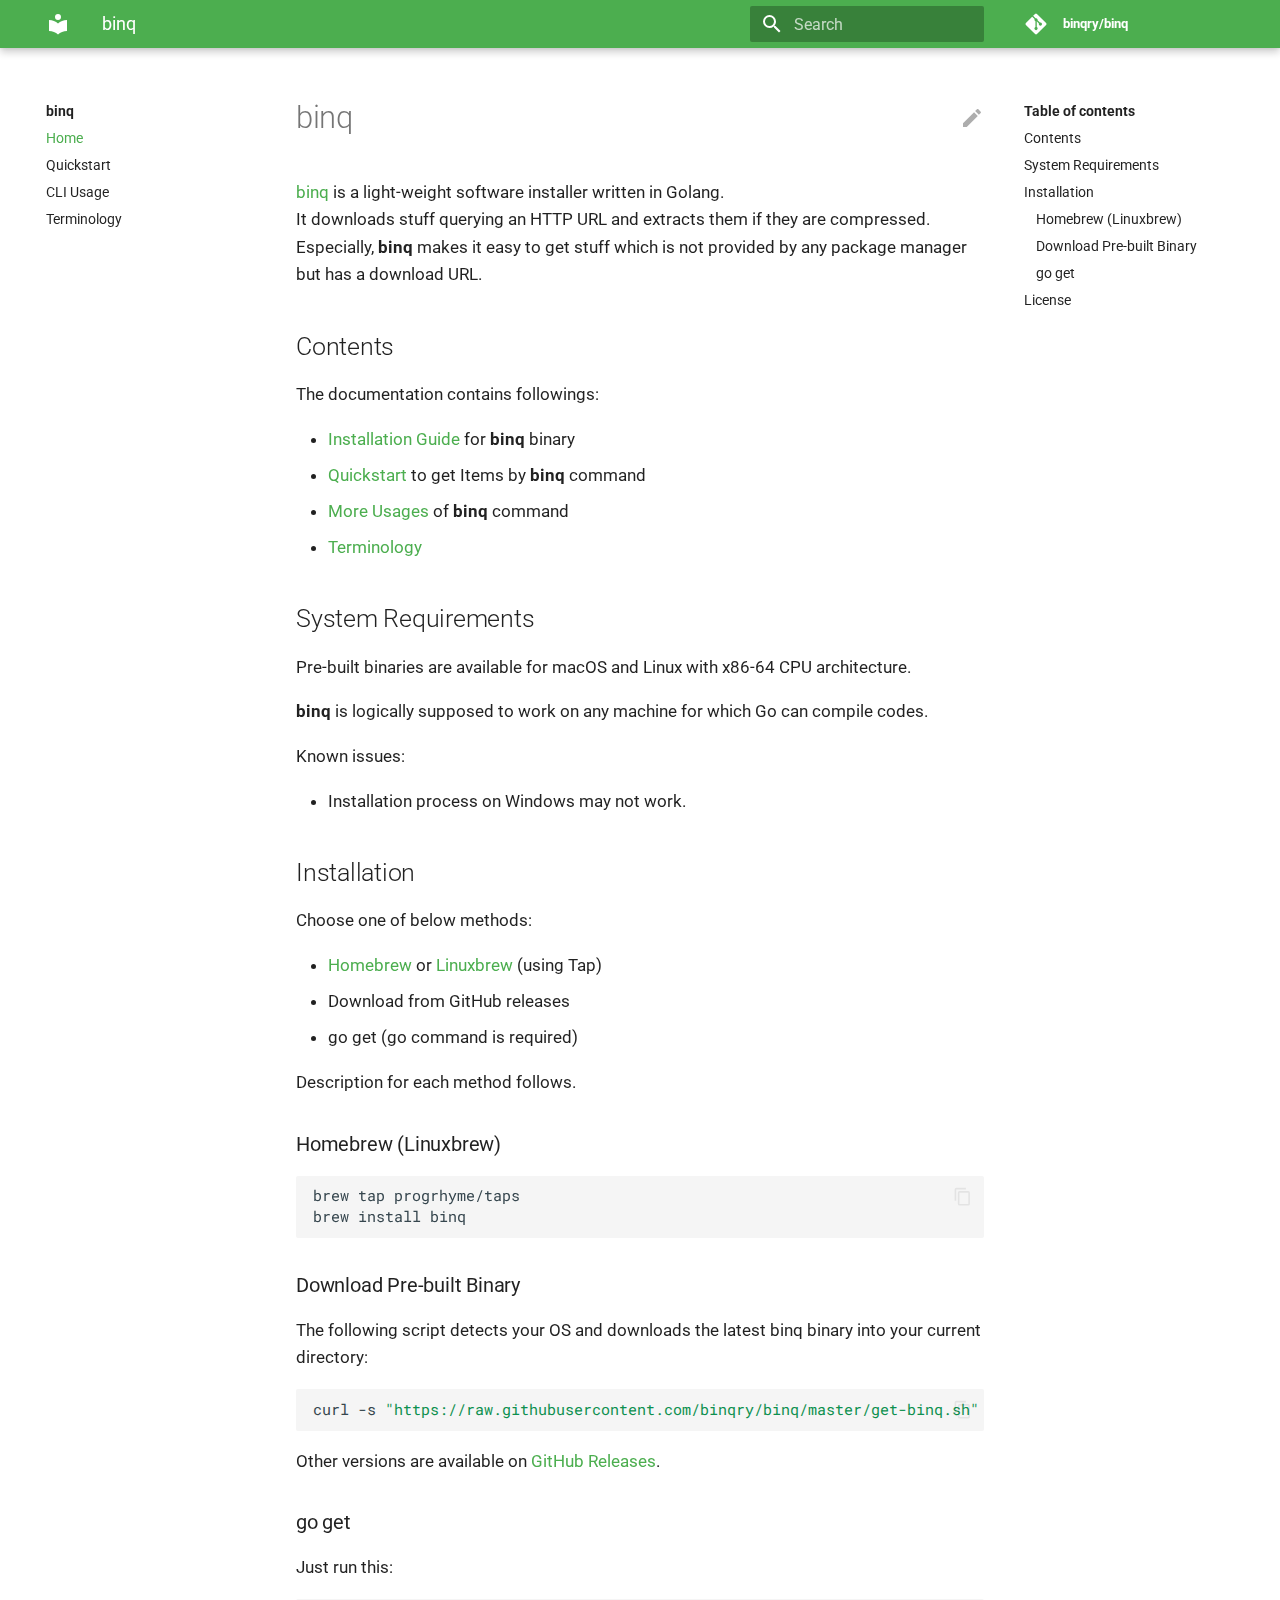
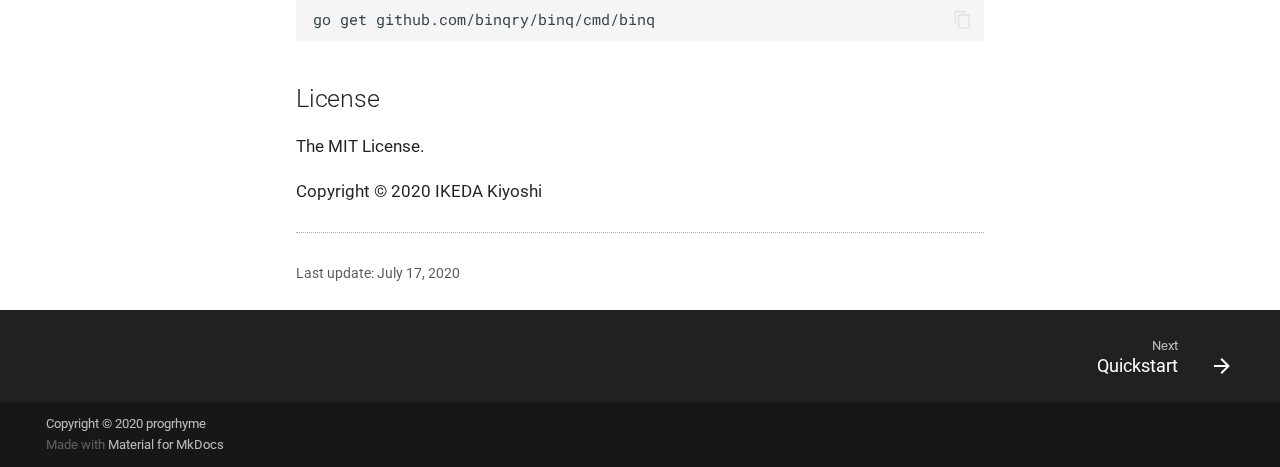
==== commit fa51dd04: "deploy: a71ee311b7125885b8664c6ef69ee25b5883cf10" ====
--- a/index.html
+++ b/index.html
@@ -32,7 +32,7 @@
       
         
         
-        <meta name="theme-color" content="#3f51b5">
+        <meta name="theme-color" content="#4caf50">
       
     
     
@@ -45,6 +45,8 @@
     
     
     
+      <link rel="stylesheet" href="stylesheets/extra.css">
+    
     
       
     
@@ -55,7 +57,7 @@
     
     
     
-    <body dir="ltr" data-md-color-scheme="default" data-md-color-primary="indigo" data-md-color-accent="red">
+    <body dir="ltr" data-md-color-scheme="default" data-md-color-primary="green" data-md-color-accent="pink">
   
     
     <input class="md-toggle" data-md-toggle="drawer" type="checkbox" id="__drawer" autocomplete="off">
@@ -200,10 +202,127 @@
       
     
     
+      <label class="md-nav__link md-nav__link--active" for="__toc">
+        Home
+        <span class="md-nav__icon md-icon">
+          <svg xmlns="http://www.w3.org/2000/svg" viewBox="0 0 24 24"><path d="M3 9h14V7H3v2m0 4h14v-2H3v2m0 4h14v-2H3v2m16 0h2v-2h-2v2m0-10v2h2V7h-2m0 6h2v-2h-2v2z"/></svg>
+        </span>
+      </label>
+    
     <a href="." title="Home" class="md-nav__link md-nav__link--active">
       Home
     </a>
     
+      
+<nav class="md-nav md-nav--secondary" aria-label="Table of contents">
+  
+  
+    
+  
+  
+    <label class="md-nav__title" for="__toc">
+      <span class="md-nav__icon md-icon">
+        <svg xmlns="http://www.w3.org/2000/svg" viewBox="0 0 24 24"><path d="M20 11v2H8l5.5 5.5-1.42 1.42L4.16 12l7.92-7.92L13.5 5.5 8 11h12z"/></svg>
+      </span>
+      Table of contents
+    </label>
+    <ul class="md-nav__list" data-md-scrollfix>
+      
+        <li class="md-nav__item">
+  <a href="#contents" class="md-nav__link">
+    Contents
+  </a>
+  
+</li>
+      
+        <li class="md-nav__item">
+  <a href="#system-requirements" class="md-nav__link">
+    System Requirements
+  </a>
+  
+</li>
+      
+        <li class="md-nav__item">
+  <a href="#installation" class="md-nav__link">
+    Installation
+  </a>
+  
+    <nav class="md-nav" aria-label="Installation">
+      <ul class="md-nav__list">
+        
+          <li class="md-nav__item">
+  <a href="#homebrew-linuxbrew" class="md-nav__link">
+    Homebrew (Linuxbrew)
+  </a>
+  
+</li>
+        
+          <li class="md-nav__item">
+  <a href="#download-pre-built-binary" class="md-nav__link">
+    Download Pre-built Binary
+  </a>
+  
+</li>
+        
+          <li class="md-nav__item">
+  <a href="#go-get" class="md-nav__link">
+    go get
+  </a>
+  
+</li>
+        
+      </ul>
+    </nav>
+  
+</li>
+      
+        <li class="md-nav__item">
+  <a href="#license" class="md-nav__link">
+    License
+  </a>
+  
+</li>
+      
+    </ul>
+  
+</nav>
+    
+  </li>
+
+    
+      
+      
+      
+
+
+  <li class="md-nav__item">
+    <a href="quickstart/" title="Quickstart" class="md-nav__link">
+      Quickstart
+    </a>
+  </li>
+
+    
+      
+      
+      
+
+
+  <li class="md-nav__item">
+    <a href="cli-usage/" title="CLI Usage" class="md-nav__link">
+      CLI Usage
+    </a>
+  </li>
+
+    
+      
+      
+      
+
+
+  <li class="md-nav__item">
+    <a href="terminology/" title="Terminology" class="md-nav__link">
+      Terminology
+    </a>
   </li>
 
     
@@ -224,6 +343,71 @@
     
   
   
+    <label class="md-nav__title" for="__toc">
+      <span class="md-nav__icon md-icon">
+        <svg xmlns="http://www.w3.org/2000/svg" viewBox="0 0 24 24"><path d="M20 11v2H8l5.5 5.5-1.42 1.42L4.16 12l7.92-7.92L13.5 5.5 8 11h12z"/></svg>
+      </span>
+      Table of contents
+    </label>
+    <ul class="md-nav__list" data-md-scrollfix>
+      
+        <li class="md-nav__item">
+  <a href="#contents" class="md-nav__link">
+    Contents
+  </a>
+  
+</li>
+      
+        <li class="md-nav__item">
+  <a href="#system-requirements" class="md-nav__link">
+    System Requirements
+  </a>
+  
+</li>
+      
+        <li class="md-nav__item">
+  <a href="#installation" class="md-nav__link">
+    Installation
+  </a>
+  
+    <nav class="md-nav" aria-label="Installation">
+      <ul class="md-nav__list">
+        
+          <li class="md-nav__item">
+  <a href="#homebrew-linuxbrew" class="md-nav__link">
+    Homebrew (Linuxbrew)
+  </a>
+  
+</li>
+        
+          <li class="md-nav__item">
+  <a href="#download-pre-built-binary" class="md-nav__link">
+    Download Pre-built Binary
+  </a>
+  
+</li>
+        
+          <li class="md-nav__item">
+  <a href="#go-get" class="md-nav__link">
+    go get
+  </a>
+  
+</li>
+        
+      </ul>
+    </nav>
+  
+</li>
+      
+        <li class="md-nav__item">
+  <a href="#license" class="md-nav__link">
+    License
+  </a>
+  
+</li>
+      
+    </ul>
+  
 </nav>
                   </div>
                 </div>
@@ -243,9 +427,52 @@
                 
                 
                 <h1 id="binq">binq</h1>
-<p><code>binq</code> is a light-weight software installer written in Golang.<br />
-It just downloads stuff querying HTTP URL and extracts them if they are compressed.<br />
-But it has more functionality with so-called "Binq Index Server".</p>
+<p><a href="https://github.com/binqry/binq">binq</a> is a light-weight software installer written in Golang.<br />
+It downloads stuff querying an HTTP URL and extracts them if they are compressed.<br />
+Especially, <strong>binq</strong> makes it easy to get stuff which is not provided by any package manager but has
+a download URL.</p>
+<h2 id="contents">Contents</h2>
+<p>The documentation contains followings:</p>
+<ul>
+<li><a href="#installation">Installation Guide</a> for <strong>binq</strong> binary</li>
+<li><a href="./quickstart/">Quickstart</a> to get Items by <strong>binq</strong> command</li>
+<li><a href="./cli-usage/">More Usages</a> of <strong>binq</strong> command</li>
+<li><a href="./terminology/">Terminology</a></li>
+</ul>
+<h2 id="system-requirements">System Requirements</h2>
+<p>Pre-built binaries are available for macOS and Linux with x86-64 CPU architecture.</p>
+<p><strong>binq</strong> is logically supposed to work on any machine for which Go can compile codes.</p>
+<p>Known issues:</p>
+<ul>
+<li>Installation process on Windows may not work.</li>
+</ul>
+<h2 id="installation">Installation</h2>
+<p>Choose one of below methods:</p>
+<ul>
+<li><a href="https://brew.sh/">Homebrew</a> or <a href="https://docs.brew.sh/Homebrew-on-Linux">Linuxbrew</a> (using Tap)</li>
+<li>Download from GitHub releases</li>
+<li>go get (go command is required)</li>
+</ul>
+<p>Description for each method follows.</p>
+<h3 id="homebrew-linuxbrew">Homebrew (Linuxbrew)</h3>
+<div class="highlight"><pre><span></span><code>brew tap progrhyme/taps
+brew install binq
+</code></pre></div>
+
+<h3 id="download-pre-built-binary">Download Pre-built Binary</h3>
+<p>The following script detects your OS and downloads the latest binq binary into your current directory:</p>
+<div class="highlight"><pre><span></span><code>curl -s <span class="s2">&quot;https://raw.githubusercontent.com/binqry/binq/master/get-binq.sh&quot;</span> <span class="p">|</span> bash
+</code></pre></div>
+
+<p>Other versions are available on <a href="https://github.com/binqry/binq/releases">GitHub Releases</a>.</p>
+<h3 id="go-get">go get</h3>
+<p>Just run this:</p>
+<div class="highlight"><pre><span></span><code>go get github.com/binqry/binq/cmd/binq
+</code></pre></div>
+
+<h2 id="license">License</h2>
+<p>The MIT License.</p>
+<p>Copyright &copy; 2020 IKEDA Kiyoshi</p>
                 
                   
                     
@@ -254,7 +481,7 @@
 <div class="md-source-date">
   <small>
     
-      Last update: <span class="git-revision-date-localized-plugin git-revision-date-localized-plugin-date">July 16, 2020</span>
+      Last update: <span class="git-revision-date-localized-plugin git-revision-date-localized-plugin-date">July 17, 2020</span>
     
   </small>
 </div>
@@ -273,6 +500,27 @@
       
         
 <footer class="md-footer">
+  
+    <div class="md-footer-nav">
+      <nav class="md-footer-nav__inner md-grid" aria-label="Footer">
+        
+        
+          <a href="quickstart/" title="Quickstart" class="md-footer-nav__link md-footer-nav__link--next" rel="next">
+            <div class="md-footer-nav__title">
+              <div class="md-ellipsis">
+                <span class="md-footer-nav__direction">
+                  Next
+                </span>
+                Quickstart
+              </div>
+            </div>
+            <div class="md-footer-nav__button md-icon">
+              <svg xmlns="http://www.w3.org/2000/svg" viewBox="0 0 24 24"><path d="M4 11v2h12l-5.5 5.5 1.42 1.42L19.84 12l-7.92-7.92L10.5 5.5 16 11H4z"/></svg>
+            </div>
+          </a>
+        
+      </nav>
+    </div>
   
   <div class="md-footer-meta md-typeset">
     <div class="md-footer-meta__inner md-grid">
--- a/stylesheets/extra.css
+++ b/stylesheets/extra.css
@@ -0,0 +1,12 @@
+.md-typeset {
+  font-size: .86rem;
+  line-height: 1.6;
+}
+
+.md-typeset table:not([class]) {
+  font-size: .78rem;
+}
+
+.md-typeset .admonition, .md-typeset details {
+  font-size: .72rem;
+}
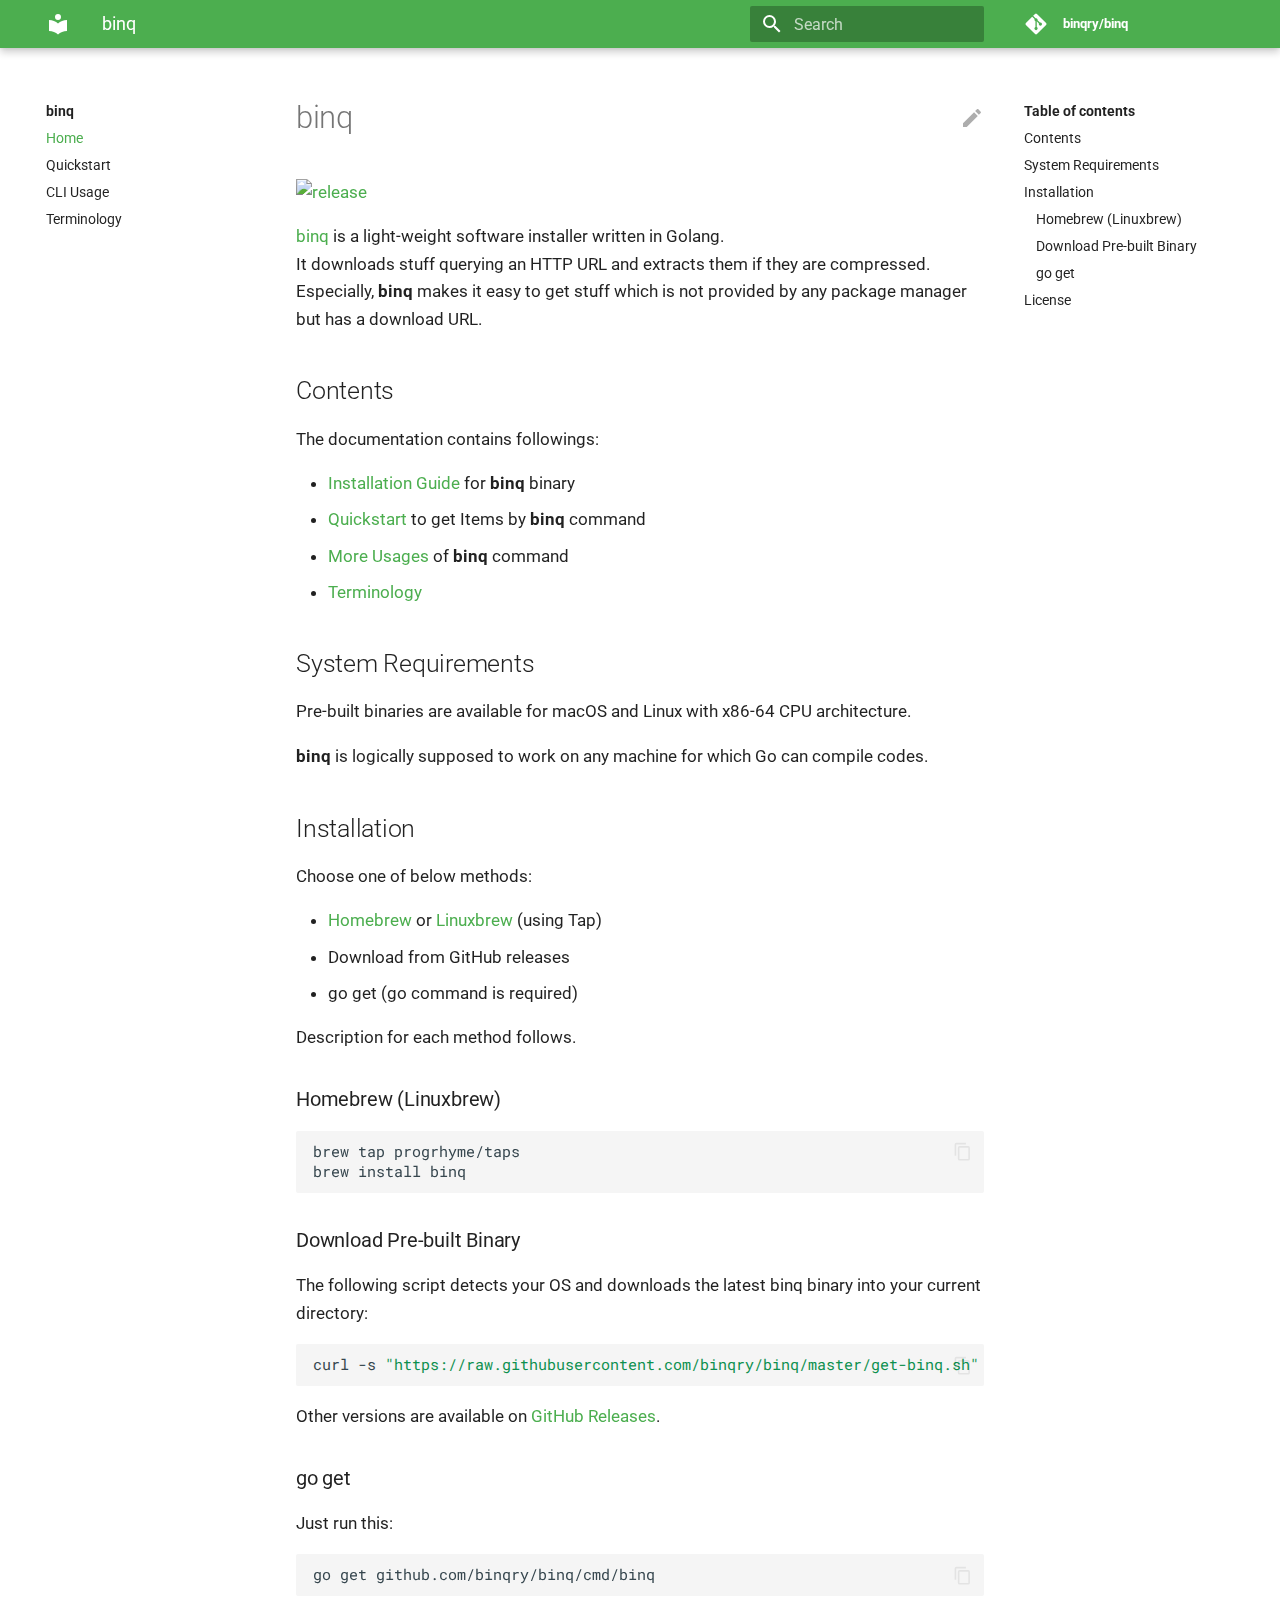
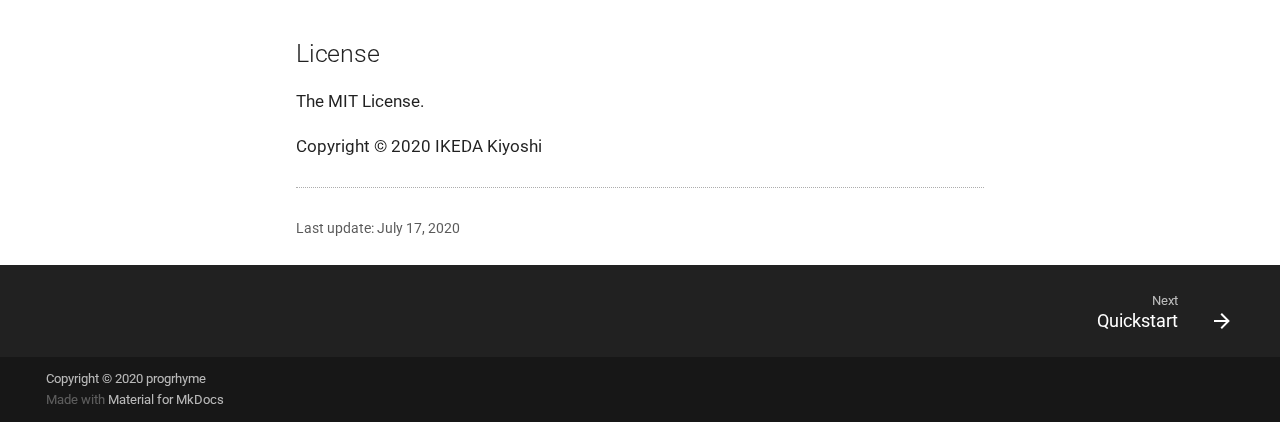
==== commit 38bc9206: "deploy: 7d7f966d77de6e855396f6e123c9afbeaf115f7f" ====
--- a/index.html
+++ b/index.html
@@ -427,6 +427,7 @@
                 
                 
                 <h1 id="binq">binq</h1>
+<p><a href="https://github.com/binqry/binq/releases"><img alt="release" src="https://badgen.net/github/release/binqry/binq" /></a></p>
 <p><a href="https://github.com/binqry/binq">binq</a> is a light-weight software installer written in Golang.<br />
 It downloads stuff querying an HTTP URL and extracts them if they are compressed.<br />
 Especially, <strong>binq</strong> makes it easy to get stuff which is not provided by any package manager but has
@@ -442,10 +443,6 @@
 <h2 id="system-requirements">System Requirements</h2>
 <p>Pre-built binaries are available for macOS and Linux with x86-64 CPU architecture.</p>
 <p><strong>binq</strong> is logically supposed to work on any machine for which Go can compile codes.</p>
-<p>Known issues:</p>
-<ul>
-<li>Installation process on Windows may not work.</li>
-</ul>
 <h2 id="installation">Installation</h2>
 <p>Choose one of below methods:</p>
 <ul>
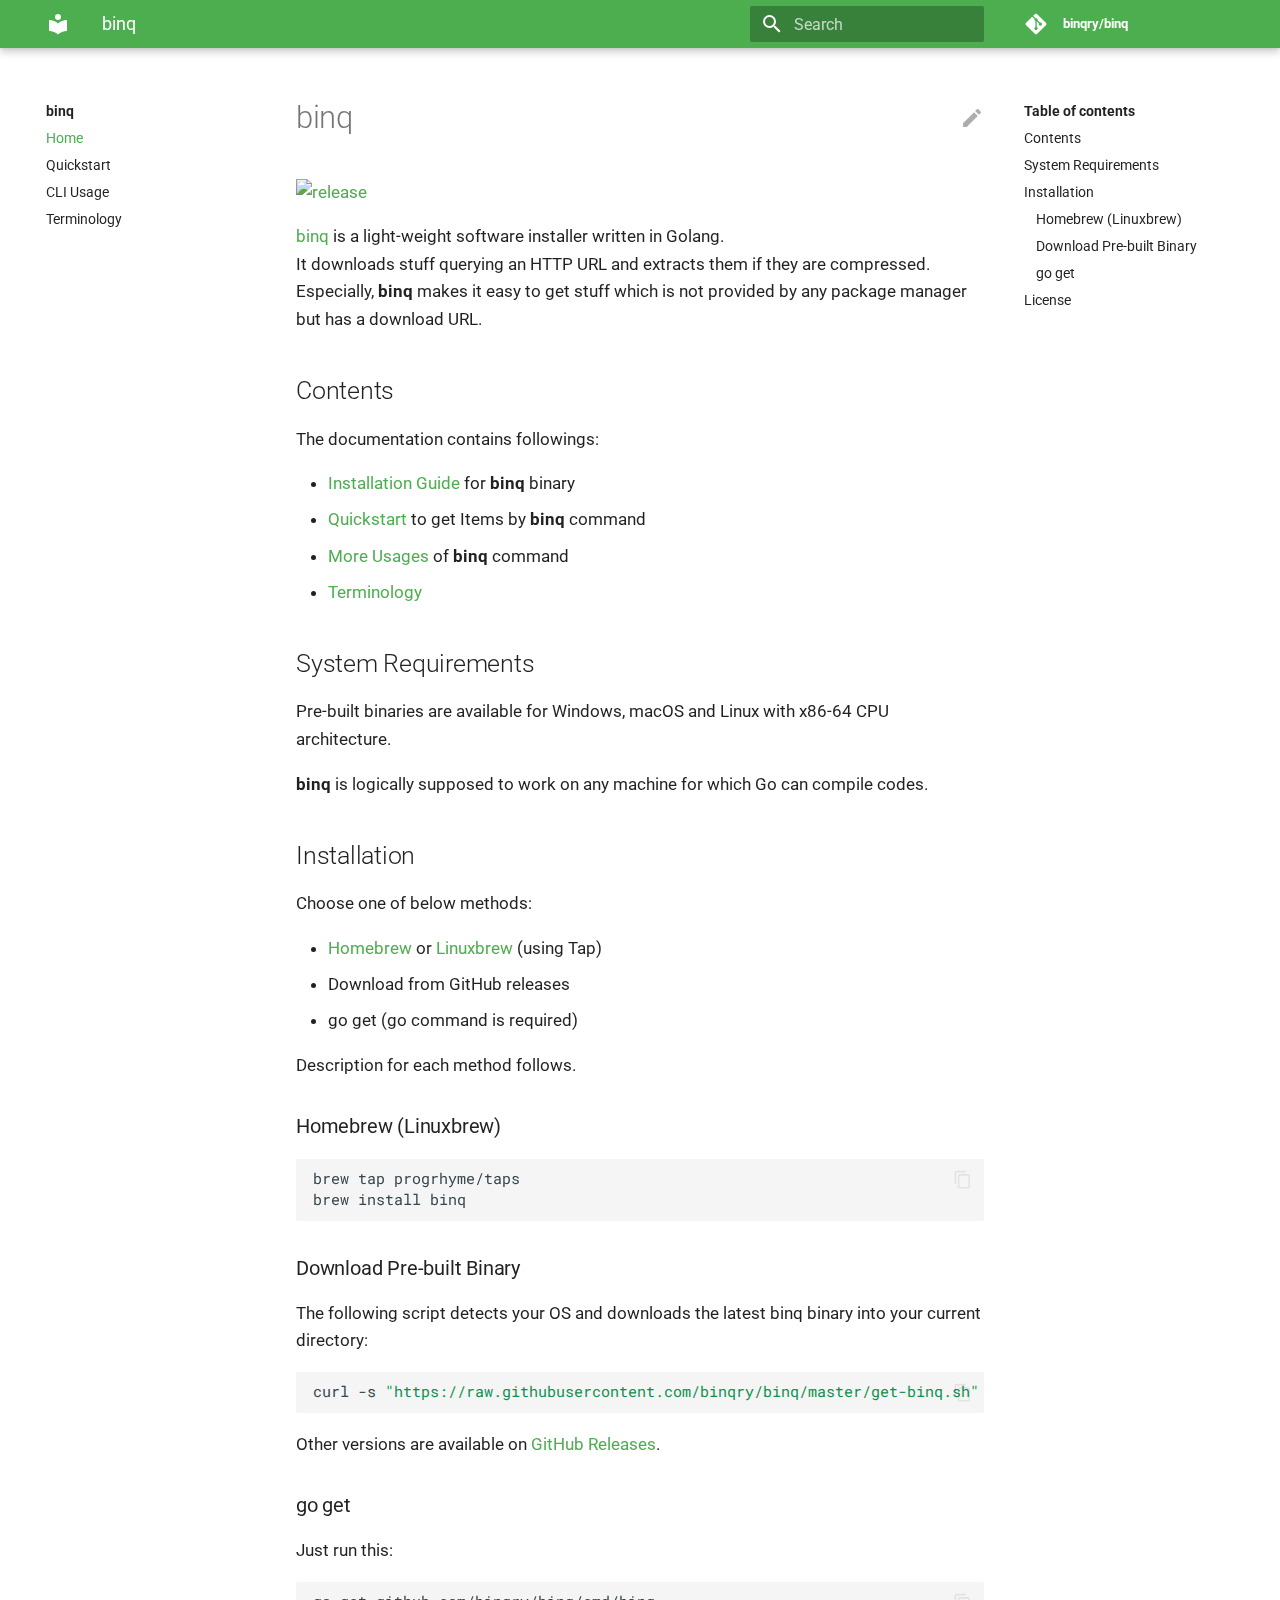
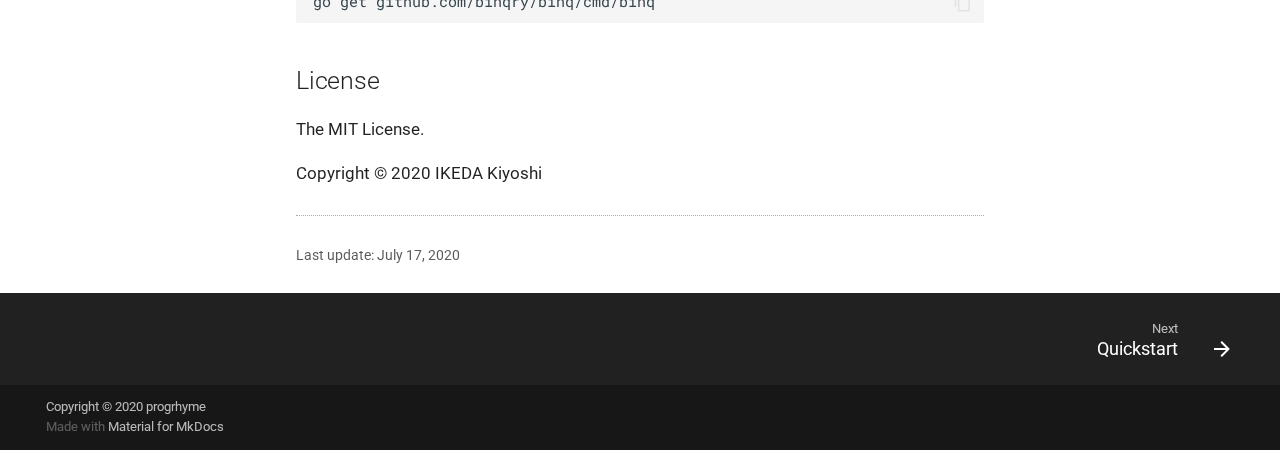
==== commit c5c904c5: "deploy: 2fdda26c0f47b7d04815c47d560cc3c09b045ae5" ====
--- a/index.html
+++ b/index.html
@@ -441,7 +441,7 @@
 <li><a href="./terminology/">Terminology</a></li>
 </ul>
 <h2 id="system-requirements">System Requirements</h2>
-<p>Pre-built binaries are available for macOS and Linux with x86-64 CPU architecture.</p>
+<p>Pre-built binaries are available for Windows, macOS and Linux with x86-64 CPU architecture.</p>
 <p><strong>binq</strong> is logically supposed to work on any machine for which Go can compile codes.</p>
 <h2 id="installation">Installation</h2>
 <p>Choose one of below methods:</p>
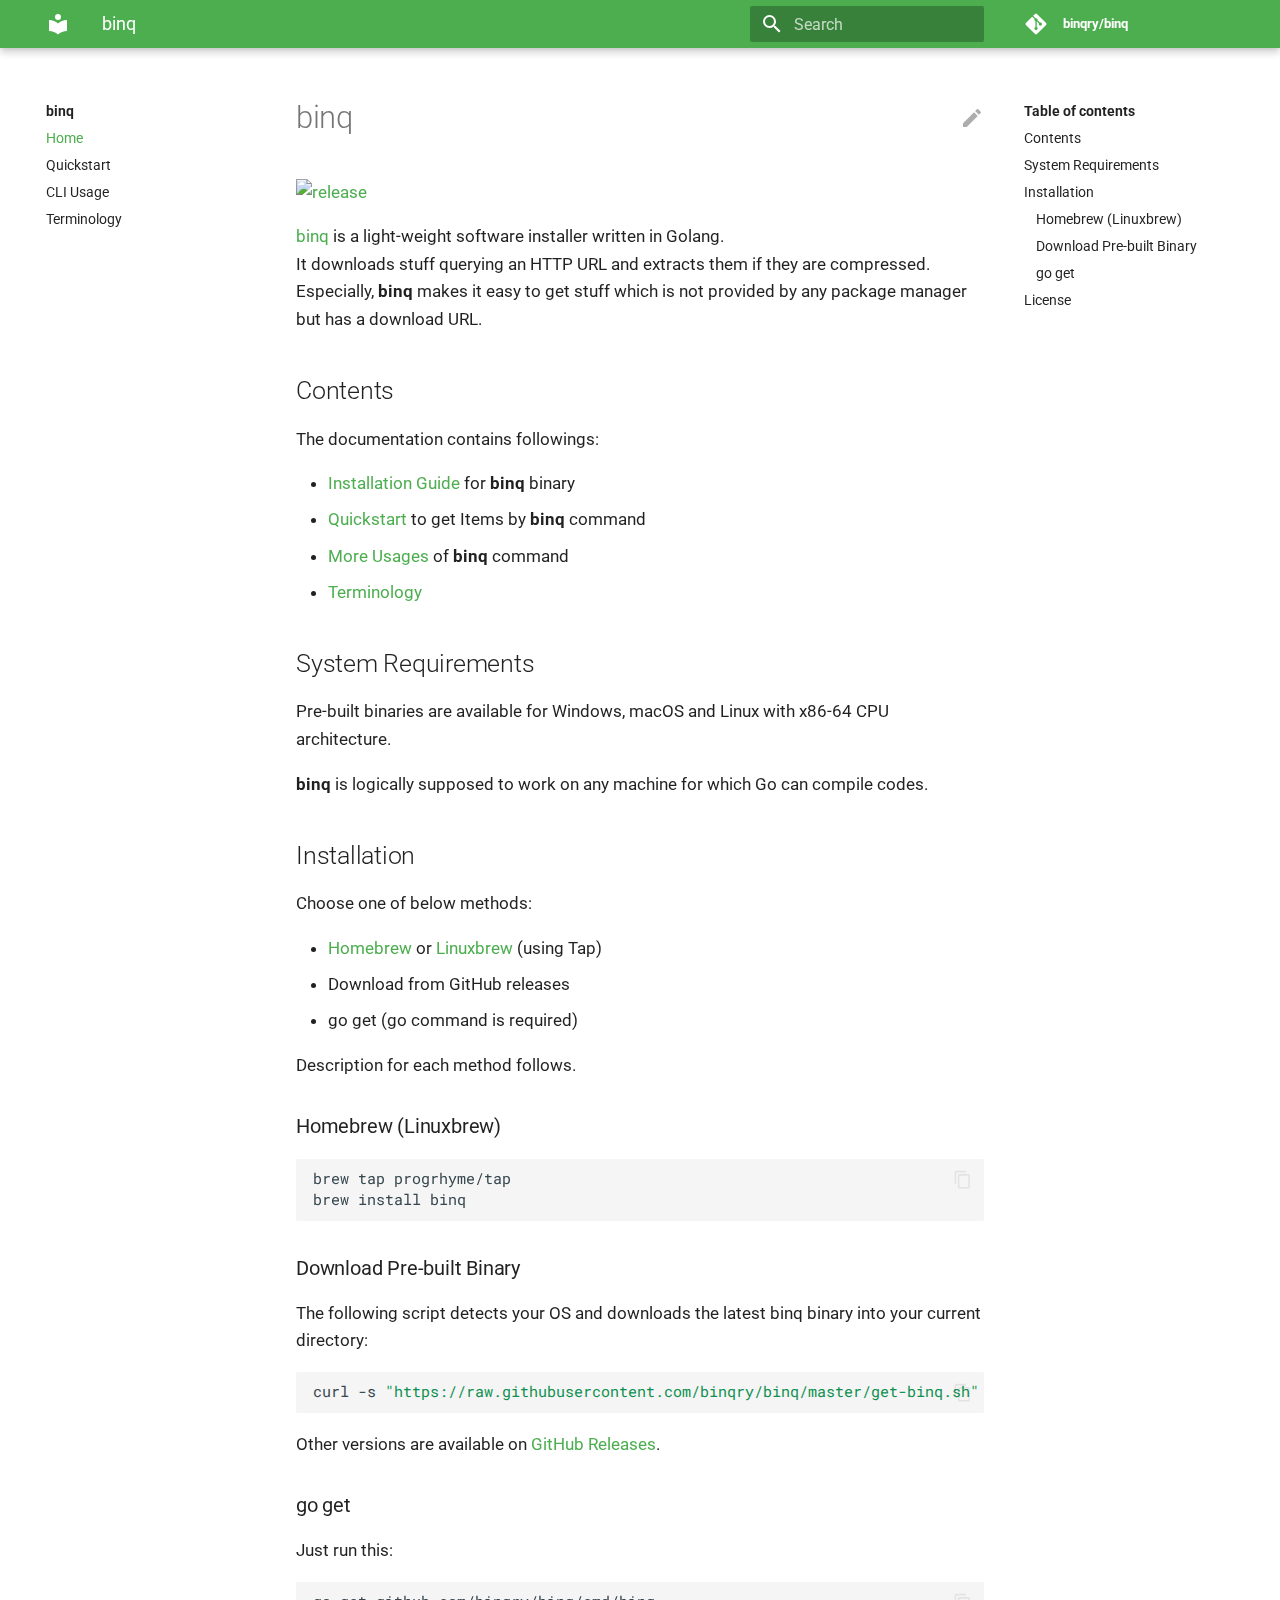
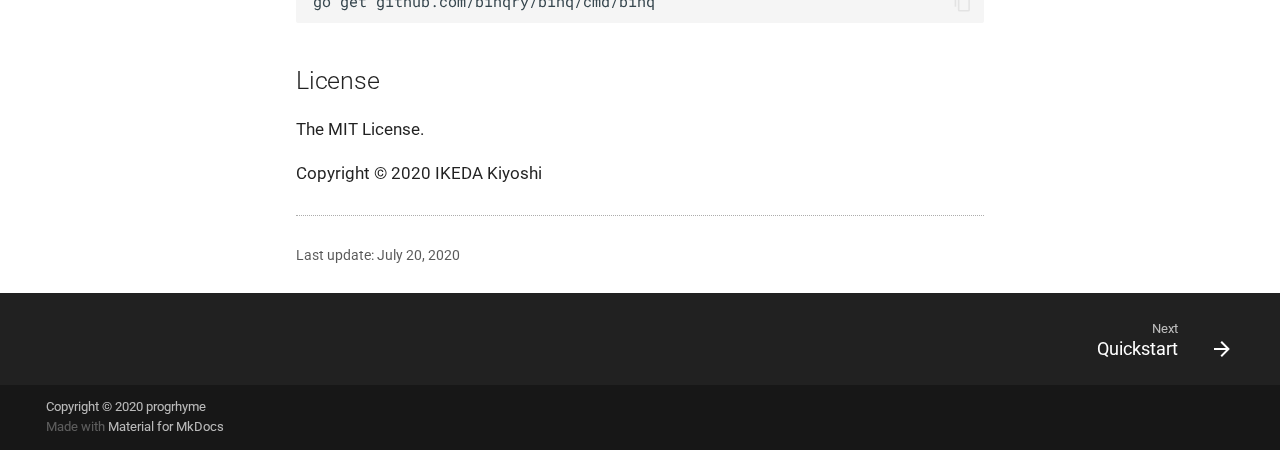
==== commit 79444e4f: "deploy: e8cb45ecd7cefe23090e2aa48aa1a044cd9d2e68" ====
--- a/index.html
+++ b/index.html
@@ -452,7 +452,7 @@
 </ul>
 <p>Description for each method follows.</p>
 <h3 id="homebrew-linuxbrew">Homebrew (Linuxbrew)</h3>
-<div class="highlight"><pre><span></span><code>brew tap progrhyme/taps
+<div class="highlight"><pre><span></span><code>brew tap progrhyme/tap
 brew install binq
 </code></pre></div>
 
@@ -478,7 +478,7 @@
 <div class="md-source-date">
   <small>
     
-      Last update: <span class="git-revision-date-localized-plugin git-revision-date-localized-plugin-date">July 17, 2020</span>
+      Last update: <span class="git-revision-date-localized-plugin git-revision-date-localized-plugin-date">July 20, 2020</span>
     
   </small>
 </div>
